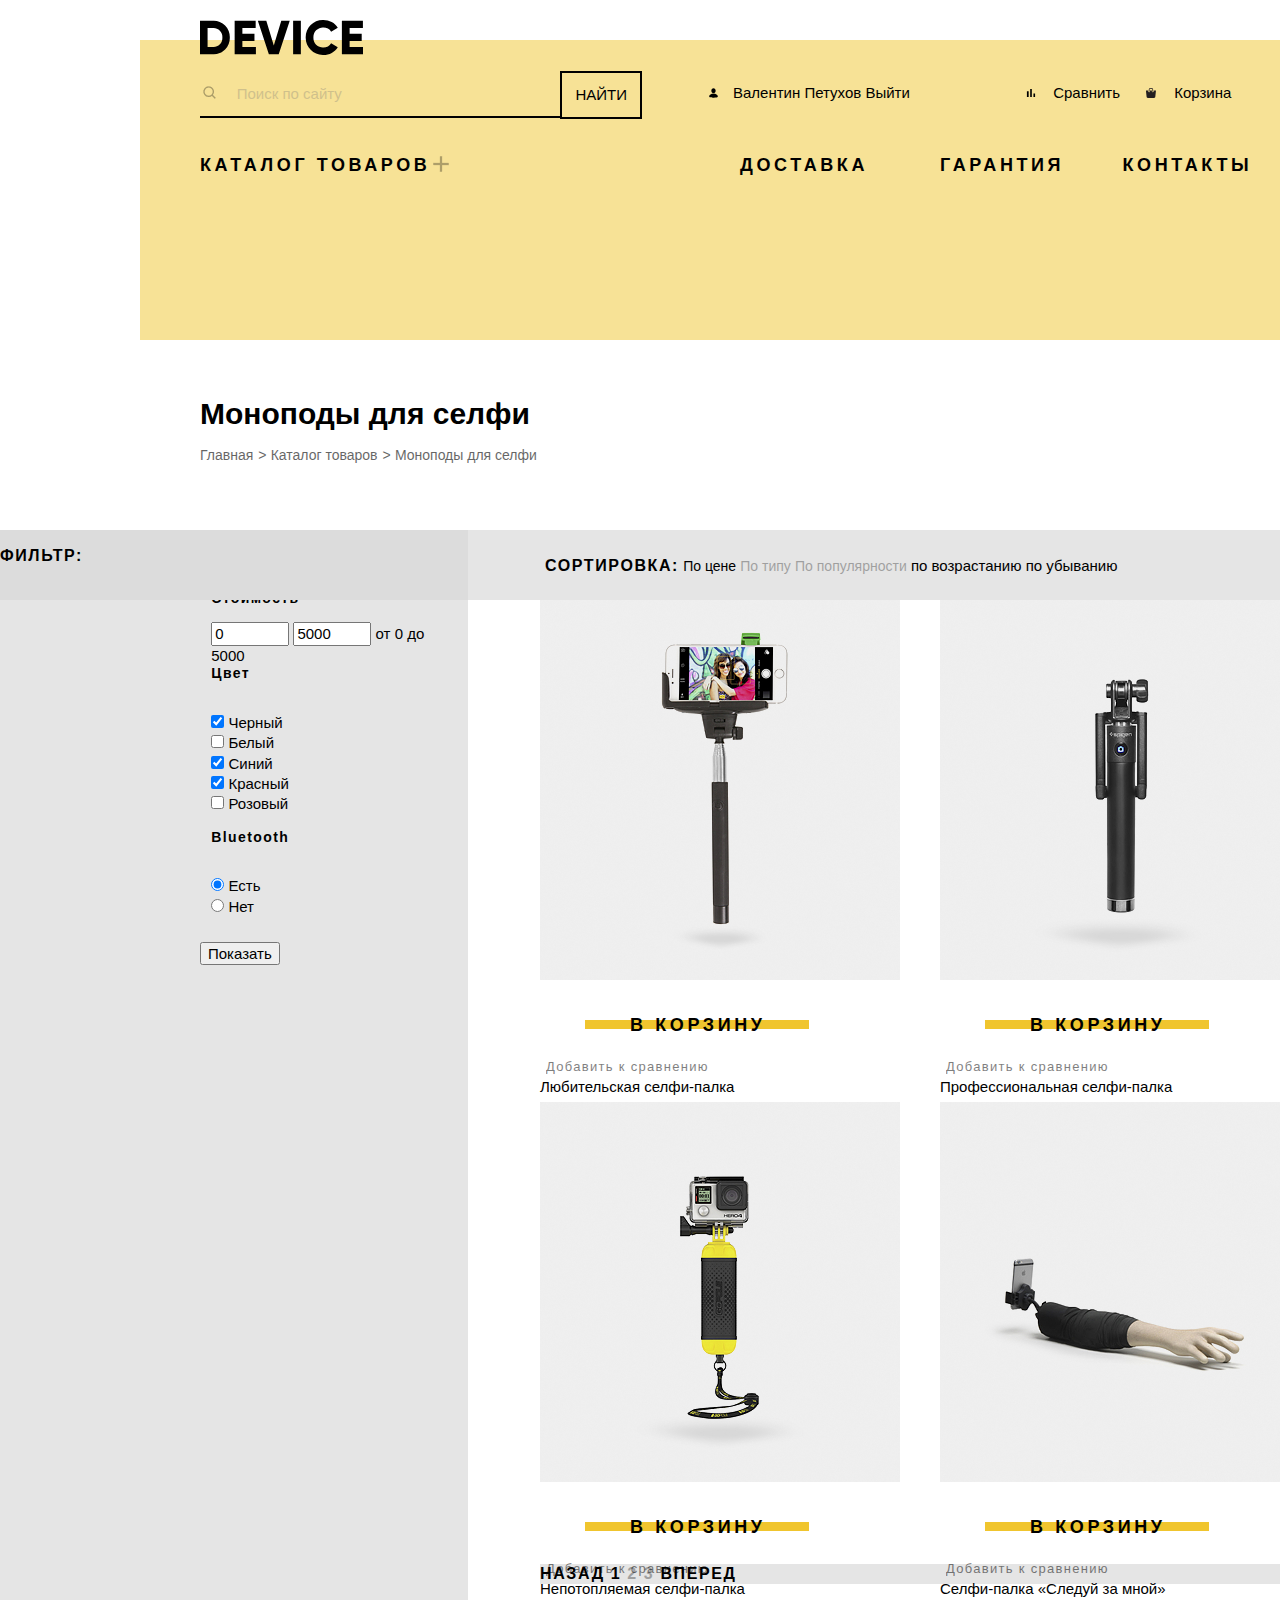
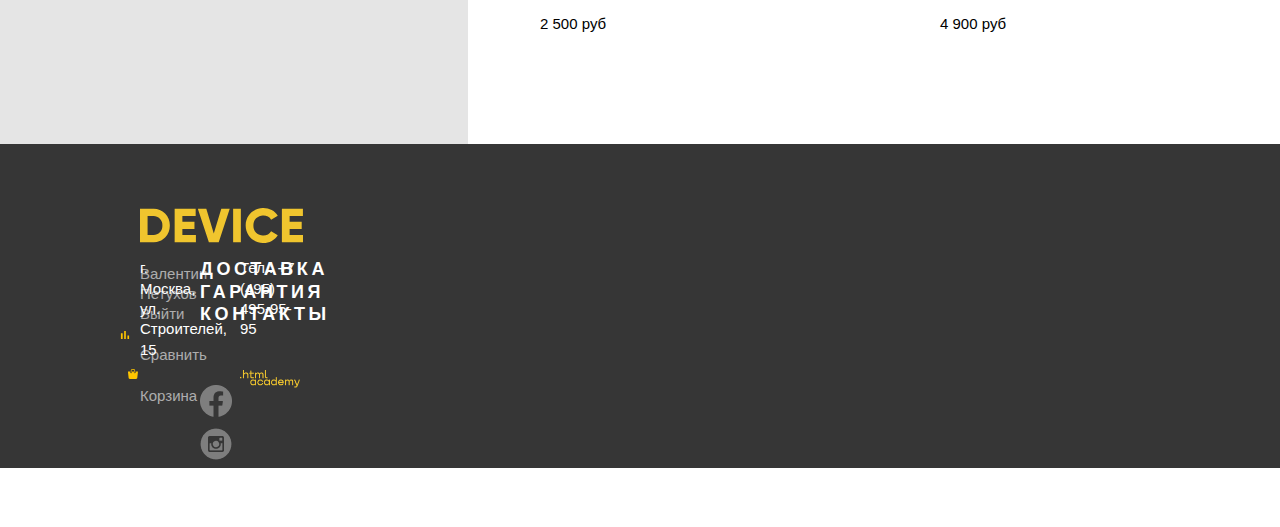
==== catalog.html @ 55fdac5a "Add files via upload" ====
<!DOCTYPE html>
<html lang="ru">

<head>
    <meta charset="UTF-8">
    <meta http-equiv="X-UA-Compatible" content="IE=edge">
    <meta name="viewport" content="width=device-width, initial-scale=1.0">
    <link rel="apple-touch-icon" sizes="57x57" href="img/media/apple-icon-57x57.png">
    <link rel="apple-touch-icon" sizes="60x60" href="img/media/apple-icon-60x60.png">
    <link rel="apple-touch-icon" sizes="72x72" href="img/media/apple-icon-72x72.png">
    <link rel="apple-touch-icon" sizes="76x76" href="img/media/apple-icon-76x76.png">
    <link rel="apple-touch-icon" sizes="114x114" href="img/media/apple-icon-114x114.png">
    <link rel="apple-touch-icon" sizes="120x120" href="img/media/apple-icon-120x120.png">
    <link rel="apple-touch-icon" sizes="144x144" href="img/media/apple-icon-144x144.png">
    <link rel="apple-touch-icon" sizes="152x152" href="img/media/apple-icon-152x152.png">
    <link rel="apple-touch-icon" sizes="180x180" href="img/media/apple-icon-180x180.png">
    <link rel="icon" type="image/png" sizes="192x192" href="img/media/android-icon-192x192.png">
    <link rel="icon" type="image/png" sizes="32x32" href="img/media/favicon-32x32.png">
    <link rel="icon" type="image/png" sizes="96x96" href="img/media/favicon-96x96.png">
    <link rel="icon" type="image/png" sizes="16x16" href="img/media/favicon-16x16.png">
    <meta name="msapplication-TileColor" content="#ffffff">
    <meta name="msapplication-TileImage" content="img/media/ms-icon-144x144.png">
    <meta name="theme-color" content="#ffffff">
    <title>Каталог | Интернет-магазин DEVICE</title>
    <link rel="stylesheet" href="css/normalize.css">
    <link rel="stylesheet" href="css/style.css">
    <link rel="stylesheet" href="fonts/stylesheet.css">
</head>

<body class="catalog-page">

    <header class="main-header">
        <div class="container">
            <div class="logo header-logo">
                <a href="index.html">
                    <img src="img/logo.svg" alt="">
                </a>
            </div>
            <div class="main-header-wrapper">
                <ul>
                    <li class="search">
                        <form class="search-form" action="http://echo.htmlacademy.ru" method="get">
                            <label class="visually-hidden" for="search-form-input">Поле поиска</label>
                            <input type="text" class="main-header-search" name="search-input" id="search-form-input" placeholder="Поиск по сайту ">
                            <button type="submit " class="button search-button ">Найти</button>
                        </form>
                    </li>
                    <li>
                        <ul class="header-user-menu">
                            <li class="main-header-user user">
                                <a class="main-header-user-link main-header-account" href="#">Валентин Петухов</a>
                                <a class="main-header-user-link main-header-logout" href="#">Выйти</a>
                            </li>
                            <li class="main-header-compare">
                                <a class="main-header-user-link main-header-compare-link" href="#">Сравнить</a>
                            </li>
                            <li class=" main-header-cart">
                                <a class="main-header-user-link main-header-cart-link" href="#">Корзина</a>
                            </li>
                        </ul>
                    </li>
                </ul>

            </div>
            <nav class="main-header-navigation">
                <ul class="main-header-menu">
                    <li class="main-header-menu-item header-menu-catalog">
                        <a href="catalog.html">Каталог товаров</a>
                        <div class="catalog-menu">
                            <ul class="catalog-menu-list column-1">
                                <li class="catalog-menu-item"><a href="#">Виртуальная реальность</a></li>
                                <li class="catalog-menu-item"><a>Моноподы для селфи</a></li>
                                <li class="catalog-menu-item"><a href="#">Экшн-камеры</a></li>
                            </ul>
                            <ul class="catalog-menu-list column-2">
                                <li class="catalog-menu-item"><a href="#">Фитнес-браслеты</a></li>
                                <li class="catalog-menu-item"><a href="#">Умные часы</a></li>
                            </ul>
                            <ul class="catalog-menu-list column-3">
                                <li class="catalog-menu-item"><a href="#">Квадрокоптеры</a></li>
                            </ul>
                        </div>
                    </li>
                    <li class="main-header-menu-item main-header-delivery"><a href="#">Доставка</a></li>
                    <li class="main-header-menu-item main-header-warranty"><a href="#">Гарантия</a></li>
                    <li class="main-header-menu-item main-header-contacts"><a href="#">Контакты</a></li>

                </ul>
            </nav>
        </div>
    </header>

    <main class="main-container">
        <div class="container breadcrumbs-container">
            <div class="breadcrumbs">
                <h1 class="main-title">Моноподы для селфи</h1>
                <ul class="breadcrumbs-list">
                    <li class="breadcrumbs-item">
                        <a href="index.html">Главная</a>
                    </li>
                    <li class="breadcrumbs-item">
                        <a href="#">Каталог товаров</a>
                    </li>
                    <li class="breadcrumbs-item">
                        <a>Моноподы для селфи</a>
                    </li>
                </ul>
            </div>
        </div>
        <div class="catalog">
            <div class="catalog-content">
                <div class="container ">
                    <div class="catalog-header filter-horisontal">
                        <div class="container ">
                            <div class="filter-header">
                                <h3>Фильтр:</h3>
                            </div>
                            <div class="catalog-sort">
                                <h3>сортировка:</h3>
                                <ul class="catalog-sort-links">
                                    <li class="catalog-sort-item current">
                                        <a href="#">По цене</a>
                                    </li>
                                    <li class="catalog-sort-item">
                                        <a href="#">По типу</a>
                                    </li>
                                    <li class="catalog-sort-item">
                                        <a href="#">По популярности</a>
                                    </li>
                                </ul>
                                <ul class="catalog-sort-buttons">
                                    <li><a href="#" class="arrow sort-up">по возрастанию</a></li>
                                    <li><a href="#" class="arrow sort-down">по убыванию</a></li>
                                </ul>
                            </div>
                        </div>
                    </div>
                    <aside class="left-side">
                        <form class="filter-form" action="https://echo.htmlacademy.ru" method="post">
                            <fieldset class="filter-group">
                                <legend>Стоимость</legend>
                                <div class="filter-price-range">
                                    <div class="price-controls">
                                        <!-- ЗДЕСЬ БУДЕТ КОНТРОЛЛЕР ЦЕНЫ -->
                                    </div>
                                    <input type="number" name="price-min" id="price-min-price" min="0" max="5000" value="0">
                                    <input type="number" name="price-max" id="price-max-price" min="0" max="5000" value="5000">
                                    <label class="price-label" for="price-min-price">от</label>
                                    <label class="price-label" for="price-max-price" id="filter-min-price"> 0</label>
                                    <label class="price-label" for="price-max-price">до</label>
                                    <label class="price-label" for="price-min-price" id="filter-max-price"> 5000</label>
                                </div>
                            </fieldset>
                            <fieldset class="filter-group">
                                <legend>Цвет</legend>
                                <ul class="color-list">
                                    <li class="color-list-item">
                                        <input class=" filter-input filter-input-checkbox" type="checkbox" name="black" id="filter-black" checked>
                                        <label for="filter-black">Черный</label>
                                    </li>
                                    <li class="color-list-item">
                                        <input class=" filter-input filter-input-checkbox" type="checkbox" name="white" id="filter-white">
                                        <label for="filter-white">Белый</label>
                                    </li>
                                    <li class="color-list-item">
                                        <input class=" filter-input filter-input-checkbox" type="checkbox" name="blue" id="filter-blue" checked>
                                        <label for="filter-blue">Синий</label>
                                    </li>
                                    <li class="color-list-item">
                                        <input class=" filter-input filter-input-checkbox" type="checkbox" name="red" id="filter-red" checked>
                                        <label for="filter-red">Красный</label>
                                    </li>
                                    <li class="color-list-item">
                                        <input class=" filter-input filter-input-checkbox" type="checkbox" name="pink" id="filter-pink">
                                        <label for="filter-pink">Розовый</label>
                                    </li>
                                </ul>
                            </fieldset>
                            <fieldset class="filter-group">
                                <legend>Bluetooth</legend>
                                <ul class="bluetooth-list">
                                    <li class="bluetooth-item">
                                        <input class=" filter-input filter-input-radio" type="radio" name="bluetooth" value="yes" id="bluetooth-yes" checked>
                                        <label for="bluetooth-yes">Есть</label>
                                    </li>
                                    <li class="bluetooth-item">
                                        <input class=" filter-input filter-input-radio" type="radio" name="bluetooth" value="no" id="bluetooth-no">
                                        <label for="bluetooth-no">Нет</label>
                                    </li>
                                </ul>
                            </fieldset>
                            <button type="submit" class="button">Показать</button>
                        </form>
                    </aside>
                    <section class="catalog-products">
                        <h2 class="visually-hidden">Товары</h2>
                        <div class="products">
                            <ul class="products-list">
                                <li class="product">
                                    <div class="image-hover-wrapper">
                                        <img width="360" height="380" src="img/catalog/item-1.jpg" alt="Любительская селфи-палка">
                                        <div class="hover-links">
                                            <button type="button" class="add-to-cart button">В корзину</button>
                                            <button type="button" class="add-to-compare">Добавить к сравнению</button>
                                        </div>
                                    </div>
                                    <div class="product-info-wrapper">
                                        <a href="#">Любительская селфи-палка</a>
                                        <p class="product-price">500 руб</p>
                                    </div>

                                </li>
                                <li class="product">
                                    <div class="image-hover-wrapper">
                                        <img width="360" height="380" src="img/catalog/item-2.jpg" alt="Профессиональная селфи-палка">
                                        <div class="hover-links">
                                            <button type="button" class="add-to-cart button">В корзину</button>
                                            <button type="button" class="add-to-compare">Добавить к сравнению</button>
                                        </div>
                                    </div>
                                    <div class="product-info-wrapper">
                                        <a href="#">Профессиональная селфи-палка</a>
                                        <p class="product-price">1 500 руб</p>
                                    </div>
                                </li>
                                <li class="product">
                                    <div class="image-hover-wrapper">
                                        <img width="360" height="380" src="img/catalog/item-3.jpg" alt="Непотопляемая селфи-палка">
                                        <div class="hover-links">
                                            <button type="button" class="add-to-cart button">В корзину</button>
                                            <button type="button" class="add-to-compare">Добавить к сравнению</button>
                                        </div>
                                    </div>
                                    <div class="product-info-wrapper">
                                        <a href="#">Непотопляемая селфи-палка</a>
                                        <p class="product-price">2 500 руб</p>
                                    </div>

                                </li>
                                <li class="product new">
                                    <div class="image-hover-wrapper">
                                        <img width="360" height="380" src="img/catalog/item-4.jpg" alt="Селфи-палка Следуй за мной">
                                        <div class="hover-links">
                                            <button type="button" class="add-to-cart button">В корзину</button>
                                            <button type="button" class="add-to-compare">Добавить к сравнению</button>
                                        </div>
                                    </div>
                                    <div class="product-info-wrapper">
                                        <a href="#">Селфи-палка &laquo;Следуй за мной&raquo;</a>
                                        <p class="product-price">4 900 руб</p>
                                    </div>
                                </li>
                            </ul>
                        </div>
                        <div class="catalog-nav">
                            <ul class="pagination-list">
                                <li>
                                    <a href="#" class="catalog-nav-button">назад</a>
                                </li>
                                <li>
                                    <ul class="pages-list">
                                        <li class="page current">
                                            <a href="#">1</a>
                                        </li>
                                        <li class="page">
                                            <a href="#">2</a>
                                        </li>
                                        <li class="page">
                                            <a href="#">3</a>
                                        </li>
                                    </ul>
                                </li>
                                <li>
                                    <a href="#" class="catalog-nav-button">вперед</a>
                                </li>
                            </ul>
                        </div>
                    </section>
                </div>
            </div>
        </div>
    </main>
    <footer class="main-footer">
        <div class="container">
            <div class="footer-wrapper">
                <div class="logo footer-logo">
                    <a href="index.html"><img src="img/-e-logo.svg" alt=""></a>
                </div>
                <div class="footer-links">
                    <ul class="footer-links-list">
                        <li class="footer-links-item"><a href="#" class="footer-account">Валентин Петухов</a></li>
                        <li class="footer-links-item"><a href="#" class="footer-logout">Выйти</a></li>
                        <li class="footer-links-item"><a href="#" class="footer-compare">Сравнить</a></li>
                        <li class="footer-links-item"><a href="#" class="footer-cart">Корзина</a></li>
                    </ul>
                </div>
            </div>
            <div class="footer-wrapper-center">
                <div class="footer-address">
                    <p>г. Москва, ул. Строителей, 15</p>
                </div>
                <div class="footer-menu">
                    <ul class="footer-menu-list">
                        <li class="footer-menu-item"><a href="#">Доставка</a></li>
                        <li class="footer-menu-item"><a href="#">Гарантия</a></li>
                        <li class="footer-menu-item"><a href="#">Контакты</a></li>
                    </ul>
                </div>
                <div class="footer-phone">
                    <p>Тел.: +7 (495) 495-95-95</p>
                </div>
            </div>
            <div class="footer-wrapper-bottom">
                <div class="footer-decoration-line"></div>
                <div class="footer-social">
                    <ul class="social-button-list">
                        <li>
                            <a class="social-button" href="#">
                                <span class="visually-hidden">facebook</span>
                                <img src="img/fb.png" width="32" height="32" alt="facebook">
                            </a>
                        </li>
                        <li>
                            <a class="social-button" href="#">
                                <span class="visually-hidden">instagram</span>
                                <img src="img/inst.png" width="32" height="32" alt="instagram">
                            </a>
                        </li>
                        <li>
                            <a class="social-button" href="#">
                                <span class="visually-hidden">twitter</span>
                                <img src="img/tw.png" width="32" height="32" alt="twitter">
                            </a>
                        </li>
                    </ul>
                </div>
                <a href="https://htmlacademy.ru/intensive/htmlcss" class="footer-academy-logo" title="Интенсивный онлайн-курс «HTML и CSS, уровень 1» — HTML Academy"><img src="img/logo_htmlacademy-1.png" alt="лого академии"></a>
            </div>
        </div>
    </footer>
    <section class="modal modal-write-us">
        <h2 class="visually-hidden">Форма обратной связи</h2>
        <form class="write-us-form" action="https://echo.htmlacademy.ru" method="post">
            <div class="form-input-wrapper">
                <div class="wrapper-column">
                    <label class="write-us-label" for="write-us-name">Ваше имя:</label>
                    <input type="text" class="write-as-input" name="name" id="write-us-name" placeholder="Имя Фамилия">
                </div>
                <div class="wrapper-column">
                    <label class="write-us-label" for="write-us-email">Ваш e-mail:</label>
                    <input type="email" class="write-as-input" name="email" id="write-us-email" placeholder="email@example.com">
                </div>
            </div>
            <label class="write-us-label" for="write-us-text">Текст письма:</label>
            <textarea class="write-as-textarea" name="text" id="write-us-text" placeholder="В свободной форме"></textarea>
            <button type="submit" class="button">Отправить</button>
        </form>
        <button type="button" class="modal-close">Закрыть</button>
    </section>
    <section class="modal modal-map">
        <h2 class="visually-hidden">Карта</h2>
        <img src="img/map-big.jpg" alt="Улица строителей, 15" width="950" height="559">
        <button type="button" class="modal-close">Закрыть</button>
    </section>

</body>

</html>
---- css/style.css ----
@font-face {
    font-family: 'Gilroy';
    src: url('fonts/Gilroy-Thin.woff2'), url('fonts/Gilroy-Thin.woff'), url('fonts/Gilroy-Thin.ttf');
    font-weight: 100;
    font-style: normal;
}

:root {
    --basic-black: #000000;
    --basic-dark: #363636;
    --basic-white: #ffffff;
    --basic-grey: #464646;
    --basic-half-grey: #7E7E7E;
    --basic-grey-light: #E5E5E5;
    --special-yellow: #F7E296;
    --special-green: #91C92F;
    --special-yellow-dark: #F0C52E;
    --white-30: rgba(255, 255, 255, 0.3);
    --white-60: rgba(255, 255, 255, 0.6);
    --error: #F6DADA;
    --basic-dark: #363636;
}

.visually-hidden {
    position: absolute;
    white-space: nowrap;
    width: 1px;
    height: 1px;
    overflow: hidden;
    border: 0;
    padding: 0;
    clip: rect(0 0 0 0);
    clip-path: inset(50%);
    margin: -1px;
}

body {
    width: 100%;
    font-family: 'Gilroy', sans-serif;
    font-size: 15px;
    margin: auto;
    width: 1440px;
    line-height: 20.43px;
    font-weight: 300;
    color: var(--basic-black);
    background-color: var(--basic-white);
    letter-spacing: 0em;
}

.container {
    margin: auto;
}

a {
    text-decoration: none;
    color: var(--basic-black);
}

img {
    max-width: 100%;
    height: auto;
}

ul {
    padding: 0;
}

header {
    background-color: var(--special-yellow);
    height: 300px;
    margin-top: 40px;
    padding: 0;
}

html {
    height: 100%;
}

body {
    min-height: 100%;
    display: grid;
    grid-template-rows: min-content 1fr min-content;
    grid-template-columns: 120px 20px 60px repeat(11, 40px 60px) 20px 120px;
}

header {
    grid-column: 3 / -3;
}

header .container {
    display: grid;
    grid-template-columns: 60px repeat(11, 40px 60px);
    width: 1160px;
    grid-column: 3 / -3;
    height: 100%;
}

.main-header-wrapper>ul {
    display: grid;
    grid-template-columns: repeat(10, 40px 60px) 40px;
    width: 100%;
    padding: 0;
    margin: 0;
}

.main-header-wrapper li:nth-of-type(1) {
    grid-column: 1 / 11;
}

header nav {
    grid-column: 2 / -2;
    position: relative;
    height: 193px;
}

.search-form {
    grid-column: 2 / 12;
}

.header-user-menu {
    grid-column: 12 / -1;
    display: grid;
    grid-template-columns: 80px 255px 125px 90px;
    height: 90px;
}

.main-header-user-link {
    display: inline-block;
}

.main-header-login {
    grid-column: 1 / 2;
    width: 80px;
    position: relative;
    top: 43px;
}

.user {
    grid-column: 1 / 3;
    position: relative;
    top: 43px;
}

.main-header-compare {
    grid-column: 3 / 4;
    position: relative;
    top: -2px;
}

.main-header-cart {
    position: relative;
    top: -2px;
}

.search {
    margin: 0;
    padding: 0;
    position: relative;
    top: 30px;
}

.main-header-menu {
    display: grid;
    grid-template-columns: repeat(10, 40px 60px) 40px;
}

.header-menu-catalog {
    grid-column: 1 / 12;
}

.catalog-menu-list {
    position: relative;
    top: 30px;
}

.catalog-menu-list,
.catalog-menu-list li {
    display: inline-block;
}

.column-1 {
    grid-column: 1 / 5;
    width: 180px;
    height: 130px;
}

.column-2 {
    grid-column: 6 / 9;
    width: 131px;
    top: -12px;
    left: 53px;
}

.column-3 {
    grid-column: 10 / 12;
    width: 114px;
    top: -54px;
    left: 88px;
}

.main-header-delivery {
    grid-column: 12 / 15;
}

.main-header-warranty {
    grid-column: 16 / 19;
}

.main-header-contacts {
    grid-column: -3 / -1;
    position: relative;
    left: -17.5px;
}

main {
    grid-column: 1 / -1;
    display: grid;
    grid-template-columns: 120px 20px 60px repeat(11, 40px 60px) 20px 120px;
}

.slider {
    grid-column: 3 / -3;
}

.categories {
    grid-column: 3 / -3;
}

.services {
    grid-column: 1 / -1;
}

.brands {
    grid-column: 3 / -3;
}

.about-section {
    grid-column: 3 / -3;
}

footer {
    grid-column: 1 / -1;
    display: grid;
    grid-template-columns: 120px 20px 60px repeat(11, 40px 60px) 20px 120px;
    height: 324px;
    margin: 0;
}

footer .container {
    grid-column: 3 / -3;
    display: grid;
    grid-template-columns: 60px repeat(11, 40px 60px);
    grid-template-rows: 99px 127px 108px;
}

.footer-wrapper-top {
    grid-row: 1 / 2;
    grid-column: 1 / -1;
    display: grid;
    grid-template-columns: 60px repeat(11, 40px 60px);
}

.footer-wrapper-center {
    grid-row: 2 / 3;
    grid-column: 1 / -1;
    display: grid;
    grid-template-columns: 60px repeat(11, 40px 60px);
}

.footer-wrapper-bottom {
    grid-row: 3 / 4;
    grid-column: 1 / -1;
    display: grid;
    grid-template-columns: 60px repeat(11, 40px 60px);
}

.footer-logo {
    grid-column: 1 / 4;
    width: 163px;
    margin-top: 64px;
}

.footer-wrapper-top ul {
    grid-column: -8 / -1;
    margin-left: 46px;
}

.footer-wrapper-top ul li a {
    padding-left: 3px;
}

.products-list {
    display: flex;
    gap: 40px;
    margin: auto;
    flex-wrap: wrap;
}

.breadcrumbs-container {
    grid-column: 4 / 11;
    margin: 44px 0 50px 0;
}

.catalog {
    grid-column: 1 / -1;
}

.catalog-content .container {
    display: grid;
    grid-template-columns: 120px 20px 60px repeat(11, 40px 60px) 20px 120px;
}

.catalog-header {
    grid-column: 1 / -1;
    width: 1440px;
    height: 70px;
}

.catalog-header .container {
    width: 1440px;
    height: 70px;
}

.filter-header {
    grid-column: 1 / 10;
    z-index: 1;
    height: 70px;
    grid-row: 1 / 2;
    width: 468px;
}

.catalog-sort {
    grid-column: 9 / 28;
    grid-row: 1 / 2;
    position: relative;
    left: 105px;
    padding-top: 10px;
}

aside {
    height: 1214px;
    width: 268px;
    padding-left: 200px;
    border-radius: 0px;
    grid-column: 1 / 10;
}

.filter-form {
    height: 100%;
    margin-top: 70px;
}

section.catalog-products {
    grid-column: 11 / -1;
    grid-row: 1 / 1;
    margin-top: 70px;
}

header li {
    display: inline-block;
}

header .logo {
    opacity: 1;
    position: relative;
    left: 60px;
    bottom: 20px;
    width: 164px;
}

header .logo:hover [href],
.footer-logo:hover [href] {
    opacity: 0.6;
    cursor: pointer;
}

header .logo:active [href],
.footer-logo:active [href] {
    opacity: 0.3;
    cursor: pointer;
}

header li a:hover,
footer li a:hover,
header li a:focus,
footer li a:focus,
.footer-phone a:hover,
.footer-phone a:focus {
    opacity: 0.6;
}

header li a:active,
footer li a:active {
    opacity: 0.3;
}

.main-header-search {
    border-radius: 0;
    border-width: 0;
    border-style: solid;
    border-bottom-color: var(--basic-black);
    border-bottom-width: 2px;
    margin: 0px -4px 0 0;
    height: 44px;
    width: 356px;
    background: transparent;
}

.search-form {
    grid-column: 4 / 12;
}

.main-header-search:focus {
    outline: 2px dotted #363636;
}

.search-button {
    border-style: solid;
    border-radius: 0;
    border-color: var(--basic-black);
    height: 48px;
    width: 82px;
    background: transparent;
    font-size: 15px;
    font-weight: 300;
    line-height: 20px;
    letter-spacing: 0em;
    text-transform: uppercase;
    vertical-align: middle;
    cursor: pointer;
}

.search-button:hover {
    background-color: var(--basic-black);
    color: var(--basic-white);
}

.search-button:active {
    background-color: var(--basic-black);
    color: var(--white-60);
}

.main-header-search::placeholder {
    opacity: 0.3;
    font-size: 15px;
    font-style: normal;
    font-weight: 300;
    line-height: 20px;
    letter-spacing: 0em;
    text-align: left;
    width: 144px;
    text-align: right;
    background-image: url(/img/icon_search.png);
    background-position: 0 50%;
    background-repeat: no-repeat;
}

.main-header-search::-webkit-input-placeholder::before {
    content: '';
    width: 13px;
    height: 14px;
    background-image: url("/img/icon_user.svg");
    background-position: 50% 50%;
    position: relative;
    display: inline-block;
    bottom: -2px;
    left: -13px;
    margin-left: 20px;
}

.main-header-search:hover::placeholder {
    opacity: 0.6;
}

.main-header-search:focus::placeholder {
    opacity: 1;
}

.main-header-wrapper {
    font-size: 15px;
    font-style: normal;
    font-weight: 300;
    line-height: 20px;
    letter-spacing: 0em;
    text-align: left;
}

.main-header-menu-item {
    font-size: 18px;
    font-style: normal;
    font-weight: 800;
    line-height: 22px;
    letter-spacing: 0.2em;
    text-align: left;
    text-transform: uppercase;
}

.main-header-login::before,
.main-header-account::before {
    content: '';
    width: 13px;
    height: 14px;
    background-image: url("/img/icon_user.svg");
    background-position: 50% 50%;
    position: relative;
    display: inline-block;
    bottom: -2px;
    left: -13px;
    margin-left: 20px;
}

.main-header-compare::before {
    content: '';
    width: 14px;
    height: 14px;
    background-image: url("/img/icon_chart.svg");
    background-position: 50% 50%;
    position: relative;
    display: inline-block;
    bottom: -2px;
    left: -11px;
}

.main-header-cart::before {
    content: '';
    width: 10px;
    height: 10px;
    background-image: url("/img/icon_cart.svg");
    background-position: 50% 50%;
    position: relative;
    display: inline-block;
    bottom: 0px;
    left: -14px;
}

.catalog-menu-item {
    font-size: 15px;
    font-style: normal;
    font-weight: 300;
    line-height: 20px;
    letter-spacing: 0em;
    text-align: left;
    text-transform: none;
    margin-bottom: 20px;
}

.catalog-menu {
    display: none;
    opacity: 1;
}

.header-menu-catalog>a::after {
    content: '';
    background-image: url("/img/icon_plus.png");
    background-repeat: no-repeat;
    background-position: 50% 50%;
    width: 22px;
    height: 22px;
    position: absolute;
    left: 230px;
    bottom: 156.5px;
    display: inline-block;
}

.header-menu-catalog:hover .catalog-menu {
    display: block;
}

.slider-title {
    font-size: 47px;
    font-style: normal;
    font-weight: 800;
    line-height: 58px;
    letter-spacing: 0em;
    text-align: left;
}

.slider-text {
    font-size: 15px;
    font-style: normal;
    font-weight: 300;
    line-height: 20px;
    letter-spacing: 0em;
    text-align: left;
}

.more-link,
.hover-links button.add-to-cart {
    font-size: 18px;
    font-style: normal;
    font-weight: 800;
    line-height: 22px;
    letter-spacing: 0.2em;
    text-transform: uppercase;
    background-image: linear-gradient(to bottom, transparent 44%, var(--special-yellow-dark)44%, var(--special-yellow-dark) 62%, transparent 55%);
    background-clip: padding-box;
    text-align: center;
    padding: 14px 43px 10px 45px;
    margin: 14px 43px 10px 45px;
    border: 0;
    background-color: transparent;
}

.more-link:hover,
.more-link:active,
.services-link:hover,
.services-link:active,
.hover-links button.add-to-cart:hover,
.hover-links button.add-to-cart:active {
    background-image: linear-gradient(to bottom, var(--special-yellow-dark) 0%, var(--special-yellow-dark) 100%);
}

.more-link:active,
.hover-links button.add-to-cart:active {
    color: #00000088;
}

.hover-links button {
    cursor: pointer;
}

.add-to-compare {
    background-color: rgba(0, 0, 0, 0);
    border: 0;
    font-size: 13px;
    font-style: normal;
    font-weight: 300;
    line-height: 18px;
    letter-spacing: 0.1em;
    text-align: left;
    opacity: 0.5;
}

.services-link#delivery-link {
    width: 104px;
    text-align: center;
    background-image: linear-gradient(to bottom, transparent 42%, var(--special-yellow-dark)42%, var(--special-yellow-dark) 60%, transparent 55%);
    background-clip: padding-box;
    text-align: center;
    padding: 14px 21px 10px 20px;
}

.services-link#warranty-link {
    width: 102px;
    text-align: center;
    background-image: linear-gradient(to bottom, transparent 42%, var(--special-yellow-dark)42%, var(--special-yellow-dark) 60%, transparent 55%);
    background-clip: padding-box;
    text-align: center;
    padding: 14px 22px 10px 22px;
}

.services-link#credit-link {
    width: 84px;
    text-align: center;
    background-image: linear-gradient(to bottom, transparent 42%, var(--special-yellow-dark)42%, var(--special-yellow-dark) 60%, transparent 55%);
    background-clip: padding-box;
    text-align: center;
    padding: 14px 35px 10px 35px;
}

:not(.current) .services-link#credit-link:hover,
:not(.current) .services-link#warranty-link:hover,
:not(.current) .services-link#delivery-link:hover,
:not(.current) .services-link#credit-link:active,
:not(.current) .services-link#warranty-link:active,
:not(.current) .services-link#delivery-link:active {
    background-image: linear-gradient(to bottom, var(--special-yellow-dark), var(--special-yellow-dark));
}

.current .services-link#credit-link,
.current .services-link#warranty-link,
.current .services-link#delivery-link,
.current .services-link#credit-link:hover,
.current .services-link#warranty-link:hover,
.current .services-link#credit-link:hover,
.current .services-link#warranty-link:hover,
.current .services-link#delivery-link:hover,
.current .services-link#credit-link:active,
.current .services-link#warranty-link:active,
.current .services-link#delivery-link:active {
    background-image: linear-gradient(to bottom, var(--basic-black), var(--basic-black));
    color: var(--special-yellow);
}

.current .services-link#credit-link {
    padding-right: 137px;
}

.current .services-link#warranty-link {
    padding-right: 139px;
}

.current .services-link#delivery-link {
    padding-right: 142px;
}

.services-tab {
    text-align: center;
    margin: 30px;
}

.parameters dd {
    font-size: 36px;
    font-style: normal;
    font-weight: 300;
    line-height: 42px;
    letter-spacing: 0.1em;
    text-align: left;
}

.category-image {
    width: 160px;
    height: 160px;
    text-align: center;
    background-color: var(--special-yellow);
}

.category-image svg {
    width: 117px;
    height: 117px;
    margin-top: 21.5px;
}

.categories-item-link:hover .category-image,
.categories-item-link:active .category-image {
    width: 160px;
    height: 160px;
    text-align: center;
    background-color: var(--special-yellow-dark);
}

.categories-item-link:active p {
    opacity: 0.5;
}

.categories-item-link:active svg {
    width: 117px;
    height: 117px;
    margin-top: 21.5px;
    opacity: 0.5;
}

.categories-item {
    display: inline-block;
}

.categories-item p {
    font-size: 18px;
    font-style: normal;
    font-weight: 800;
    line-height: 22px;
    letter-spacing: 0.05em;
    text-align: left;
}

.services-item-title {
    font-size: 47px;
    font-style: normal;
    font-weight: 800;
    line-height: 58px;
    letter-spacing: 0.2em;
    text-align: left;
}

.services-tab {
    font-size: 18px;
    font-style: normal;
    font-weight: 800;
    line-height: 22px;
    letter-spacing: 0.2em;
    text-align: left;
    text-transform: uppercase;
}

h2 {
    font-size: 47px;
    font-style: normal;
    font-weight: 800;
    line-height: 58px;
    letter-spacing: 0.2em;
    text-align: left;
}

ul:not([class="delivery-services-list"]) {
    list-style: none;
}

.delivery-service {
    list-style: url("/img/li-marker.svg");
}

.services {
    background: var(--basic-grey-light);
}

.brand {
    display: inline-block;
}

.brand a {
    filter: grayscale(1) opacity(0.3);
}

.brand a:hover {
    filter: none;
}

footer {
    background-color: var(--basic-dark);
    color: var(--basic-white);
}

footer a {
    color: var(--basic-white);
}

.footer-links-list li {
    display: inline-block;
}

.footer-links-list a {
    color: var(--white-60);
    opacity: 1;
}

.footer-links-list a:hover {
    color: var(--basic-white);
    opacity: 1;
}

.footer-links-list a::before {
    opacity: 1;
}

.footer-links-list a:hover::before {
    opacity: 0.6;
}

.footer-links-list a:active::before {
    opacity: 0.3;
}

span.user {
    display: inline-block;
}

.search-form {
    display: inline-block;
}

.footer-links-list a {
    color: var(--white-60);
}

.contacts,
.about-us {
    line-height: 28px;
}

.social-button {
    font-size: 0;
}

.social-button a:hover {
    opacity: 1;
}

.social-button a {
    opacity: 0.6;
}

.footer-login {
    margin-right: 45px;
    margin-left: -4px;
}

.footer-login::before {
    content: '';
    width: 14px;
    height: 14px;
    background-image: url("/img/icon_user-footer.svg");
    background-position: 50% 50%;
    position: relative;
    display: inline-block;
    bottom: -2px;
    left: -14px;
    background-repeat: no-repeat;
}

.footer-compare {
    margin-right: 50px;
    margin-left: -8px;
}

.footer-compare::before {
    content: '';
    width: 14px;
    height: 14px;
    background-image: url("/img/icon_chart-footer.svg");
    background-position: 50% 50%;
    position: relative;
    display: inline-block;
    bottom: -2px;
    left: -14px;
    background-repeat: no-repeat;
}

.footer-cart::before {
    content: '';
    width: 14px;
    height: 14px;
    background-image: url("/img/icon_cart-footer.svg");
    background-position: 50% 50%;
    position: relative;
    display: inline-block;
    bottom: 0px;
    left: -14px;
    background-repeat: no-repeat;
}

.footer-menu-item {
    text-transform: uppercase;
    font-size: 18px;
    font-style: normal;
    font-weight: 800;
    line-height: 22px;
    letter-spacing: 0.2em;
    text-align: left;
    display: inline-block;
}

.social-button-list li {
    display: inline-block;
}

.social-button {
    display: inline-block;
    opacity: 0.6;
}

.social-button:hover {
    opacity: 1;
}

.footer-academy-logo {
    opacity: 1;
}

.footer-academy-logo:hover {
    opacity: 0.6;
}

.footer-academy-logo:active {
    opacity: 0.3;
}

.modal {
    background-color: var(--basic-white);
    display: none;
    box-shadow: 0px 10px 16px 0px #00000026;
    position: absolute;
    top: 1187px;
    left: 280px;
    width: 960px;
    height: 550px;
}

.modal-close {
    font-size: 0;
    background-image: url("/img/icon_cross.png");
    background-color: var(--special-yellow);
    border-radius: 50%;
    height: 55px;
    width: 55px;
    background-position: 50%;
    background-repeat: no-repeat;
    border: 0;
}

.modal-close:hover {
    background-color: var(--special-yellow-dark);
}

.modal-close:active {
    background-color: var(--special-yellow-dark);
    opacity: 0.3;
}

.write-as-input {
    background: #f7f7f7;
    border: 0;
    width: 360px;
    height: 50px;
}

.write-as-textarea {
    background: #f7f7f7;
    border: 0;
    height: 167px;
    width: 760px;
    border-radius: 0px;
}

.write-us-label {
    font-size: 18px;
    font-style: normal;
    font-weight: 800;
    line-height: 22px;
    letter-spacing: 0em;
    text-align: left;
}

.modal .button {
    font-size: 18px;
    font-style: normal;
    font-weight: 800;
    line-height: 22px;
    letter-spacing: 0.2em;
    text-transform: uppercase;
    background-image: linear-gradient(to bottom, transparent 42%, var(--special-yellow)42%, var(--special-yellow) 60%, transparent 55%);
    background-clip: padding-box;
    text-align: center;
    padding: 14px 43px 10px 45px;
    margin: 14px 43px 10px 45px;
    background-color: transparent;
    border: 0;
}

.modal .button:hover,
.modal .button:active {
    background-image: linear-gradient(to bottom, var(--special-yellow) 0%, var(--special-yellow) 100%);
    color: #00000088;
    background-color: transparent;
    border: 0;
}


/* 
* CATALOG styles
*
*/

.breadcrumbs-item {
    display: inline-block;
    font-size: 14px;
    font-style: normal;
    font-weight: 300;
    line-height: 19px;
    letter-spacing: 0em;
    text-align: left;
    opacity: 0.6;
}

.breadcrumbs-item a[href]::after {
    content: ">";
    margin-left: 5px;
}

.catalog-nav {
    font-size: 16px;
    font-style: normal;
    font-weight: 800;
    line-height: 20px;
    letter-spacing: 0.1em;
    text-align: left;
    text-transform: uppercase;
    background-color: var(--basic-grey-light);
}

.catalog-nav * {
    font-size: 16px;
    font-style: normal;
    font-weight: 800;
    line-height: 20px;
    letter-spacing: 0.1em;
    text-align: left;
    text-transform: uppercase;
    display: inline-block;
}

.catalog-nav ul {
    margin: 0;
    padding: 0;
}

.catalog-nav .page {
    opacity: 0.3;
}

.catalog-nav .page.current {
    opacity: 1;
}

.filter-group,
.filter-horisontal,
.left-side {
    background-color: var(--basic-grey-light);
    border: 0;
    border-radius: 0;
    margin: 0;
}

.filter-horisontal h3 {
    font-size: 16px;
    font-style: normal;
    font-weight: 800;
    line-height: 20px;
    letter-spacing: 0.1em;
    text-align: left;
    text-transform: uppercase;
}

.filter-group legend {
    padding: 0;
    margin: 0;
    position: relative;
    bottom: 10px;
}

.catalog-sort-item {
    opacity: 0.3;
    font-size: 14px;
    font-style: normal;
    font-weight: 400;
    line-height: 19px;
    letter-spacing: 0em;
    text-align: left;
}

.current {
    opacity: 1;
}

.catalog-header * {
    display: inline-block;
}

.catalog-content .left-side {
    grid-column: 1 / 1;
    grid-row: 1 / 3;
}

.filter-horisontal {
    grid-column: 1 / 1;
    grid-row: 1 / 3;
}

.catalog-products {
    grid-column: 2 / 4;
    grid-row: 2 / 4;
}

.product {
    height: 462px;
    min-width: 360px;
    width: 360px;
}

.filter-header {
    background-color: #DCDCDC;
}

legend {
    font-size: 14px;
    font-style: normal;
    font-weight: 800;
    line-height: 17px;
    letter-spacing: 0.1em;
    text-align: left;
}
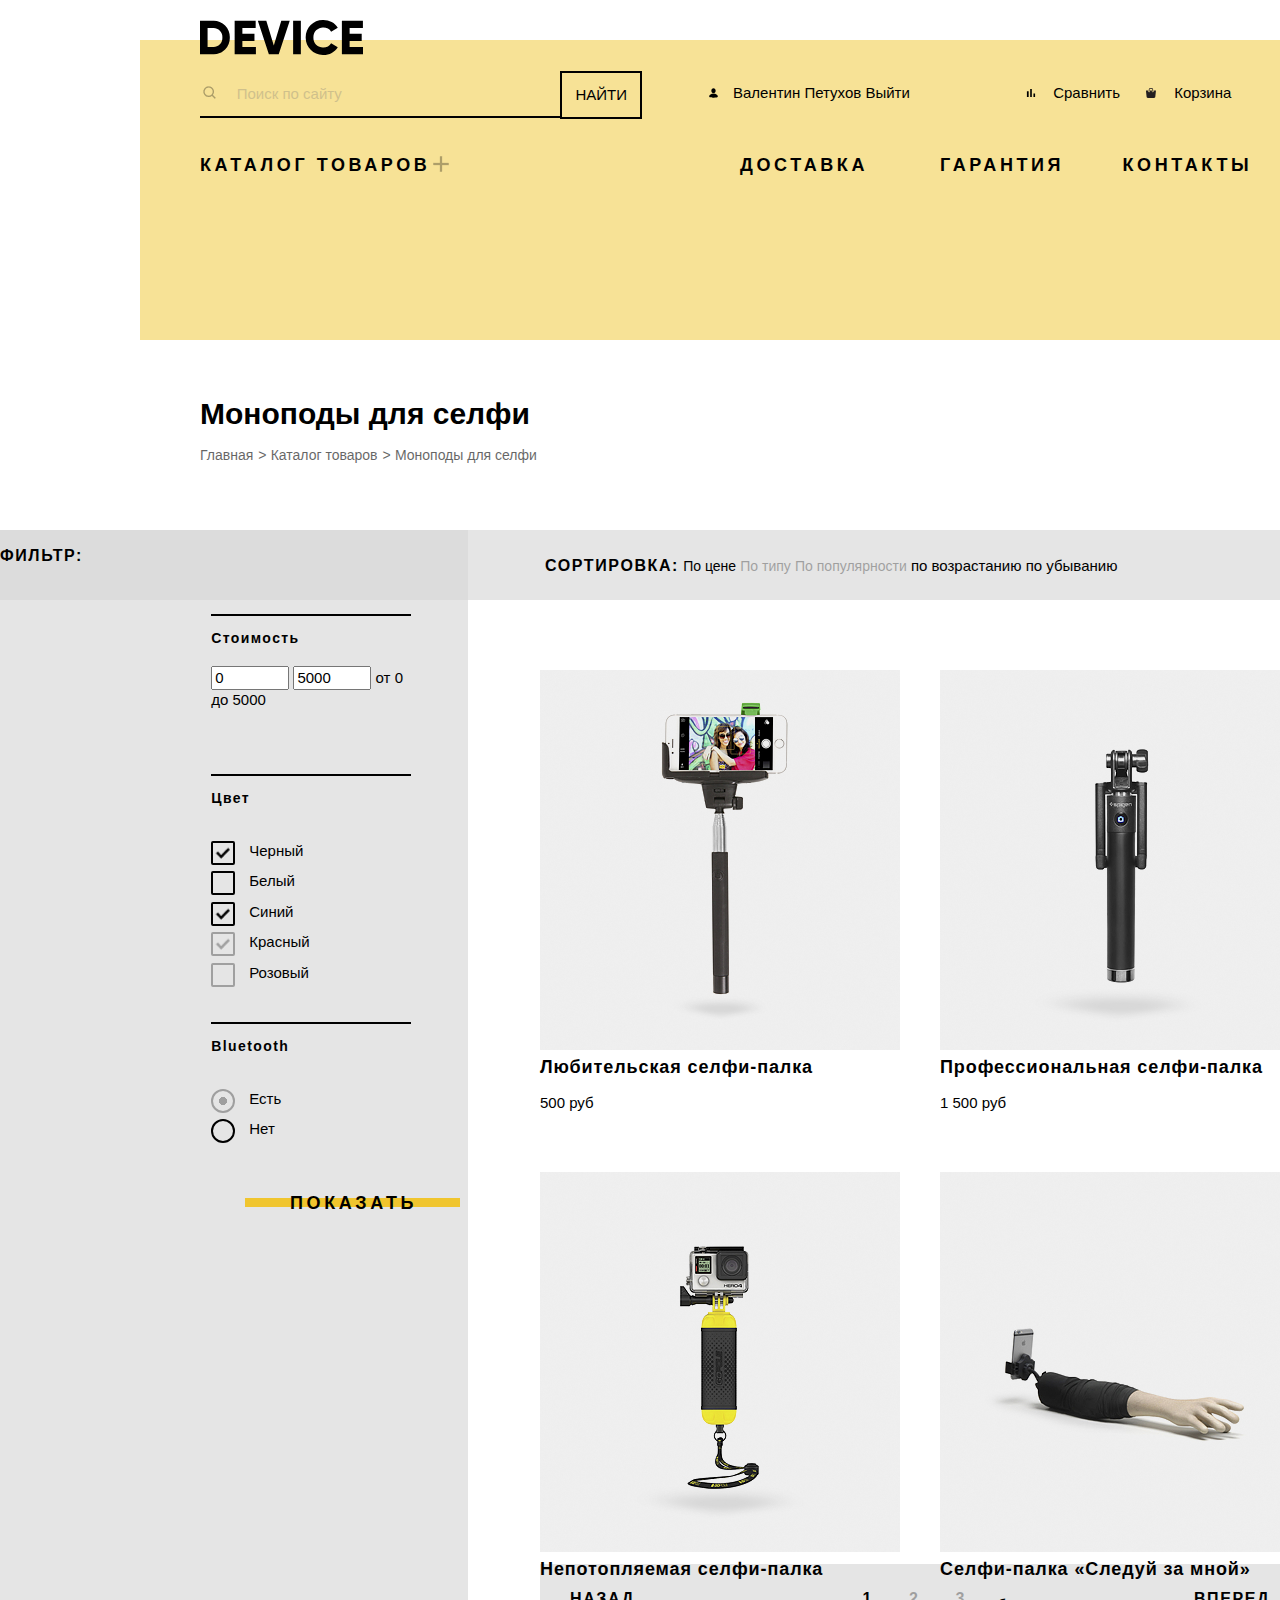
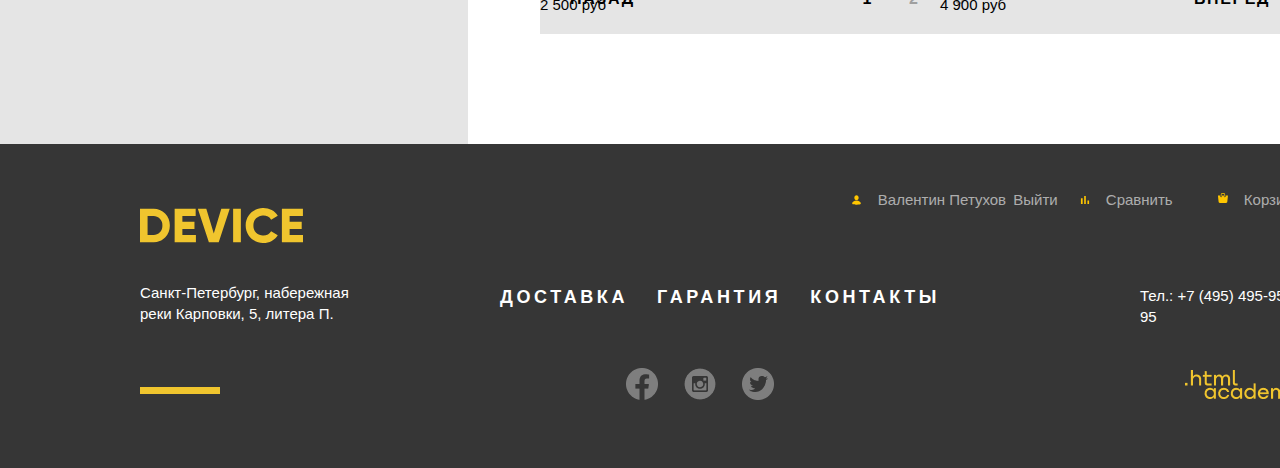
==== commit bacc98c7: "Add files via upload" ====
--- a/catalog.html
+++ b/catalog.html
@@ -146,32 +146,32 @@
                                     <input type="number" name="price-min" id="price-min-price" min="0" max="5000" value="0">
                                     <input type="number" name="price-max" id="price-max-price" min="0" max="5000" value="5000">
                                     <label class="price-label" for="price-min-price">от</label>
-                                    <label class="price-label" for="price-max-price" id="filter-min-price"> 0</label>
+                                    <label class="price-label" for="price-min-price" id="filter-min-price"> 0</label>
                                     <label class="price-label" for="price-max-price">до</label>
-                                    <label class="price-label" for="price-min-price" id="filter-max-price"> 5000</label>
+                                    <label class="price-label" for="price-max-price" id="filter-max-price"> 5000</label>
                                 </div>
                             </fieldset>
                             <fieldset class="filter-group">
                                 <legend>Цвет</legend>
                                 <ul class="color-list">
                                     <li class="color-list-item">
-                                        <input class=" filter-input filter-input-checkbox" type="checkbox" name="black" id="filter-black" checked>
+                                        <input class=" filter-input filter-input-checkbox visually-hidden" type="checkbox" name="black" id="filter-black" checked>
                                         <label for="filter-black">Черный</label>
                                     </li>
                                     <li class="color-list-item">
-                                        <input class=" filter-input filter-input-checkbox" type="checkbox" name="white" id="filter-white">
+                                        <input class=" filter-input filter-input-checkbox visually-hidden" type="checkbox" name="white" id="filter-white">
                                         <label for="filter-white">Белый</label>
                                     </li>
                                     <li class="color-list-item">
-                                        <input class=" filter-input filter-input-checkbox" type="checkbox" name="blue" id="filter-blue" checked>
+                                        <input class=" filter-input filter-input-checkbox visually-hidden" type="checkbox" name="blue" id="filter-blue" checked>
                                         <label for="filter-blue">Синий</label>
                                     </li>
                                     <li class="color-list-item">
-                                        <input class=" filter-input filter-input-checkbox" type="checkbox" name="red" id="filter-red" checked>
+                                        <input class=" filter-input filter-input-checkbox visually-hidden" disabled type="checkbox" name="red" id="filter-red" checked>
                                         <label for="filter-red">Красный</label>
                                     </li>
                                     <li class="color-list-item">
-                                        <input class=" filter-input filter-input-checkbox" type="checkbox" name="pink" id="filter-pink">
+                                        <input class=" filter-input filter-input-checkbox visually-hidden" disabled type="checkbox" name="pink" id="filter-pink">
                                         <label for="filter-pink">Розовый</label>
                                     </li>
                                 </ul>
@@ -180,11 +180,11 @@
                                 <legend>Bluetooth</legend>
                                 <ul class="bluetooth-list">
                                     <li class="bluetooth-item">
-                                        <input class=" filter-input filter-input-radio" type="radio" name="bluetooth" value="yes" id="bluetooth-yes" checked>
+                                        <input class=" filter-input filter-input-radio visually-hidden" type="radio" name="bluetooth" value="yes" id="bluetooth-yes" disabled checked>
                                         <label for="bluetooth-yes">Есть</label>
                                     </li>
                                     <li class="bluetooth-item">
-                                        <input class=" filter-input filter-input-radio" type="radio" name="bluetooth" value="no" id="bluetooth-no">
+                                        <input class=" filter-input filter-input-radio visually-hidden" type="radio" name="bluetooth" value="no" id="bluetooth-no">
                                         <label for="bluetooth-no">Нет</label>
                                     </li>
                                 </ul>
@@ -197,12 +197,10 @@
                         <div class="products">
                             <ul class="products-list">
                                 <li class="product">
-                                    <div class="image-hover-wrapper">
-                                        <img width="360" height="380" src="img/catalog/item-1.jpg" alt="Любительская селфи-палка">
-                                        <div class="hover-links">
-                                            <button type="button" class="add-to-cart button">В корзину</button>
-                                            <button type="button" class="add-to-compare">Добавить к сравнению</button>
-                                        </div>
+                                    <img width="360" height="380" src="img/catalog/item-1.jpg" alt="Любительская селфи-палка">
+                                    <div class="hover-links">
+                                        <button type="button" class="add-to-cart button">В корзину</button>
+                                        <button type="button" class="add-to-compare">Добавить к сравнению</button>
                                     </div>
                                     <div class="product-info-wrapper">
                                         <a href="#">Любительская селфи-палка</a>
@@ -282,59 +280,58 @@
     </main>
     <footer class="main-footer">
         <div class="container">
-            <div class="footer-wrapper">
+            <div class="footer-wrapper-top">
                 <div class="logo footer-logo">
-                    <a href="index.html"><img src="img/-e-logo.svg" alt=""></a>
+                    <a href="index.html"><img src="img/-e-logo.svg" alt="DEVICE"></a>
                 </div>
-                <div class="footer-links">
-                    <ul class="footer-links-list">
-                        <li class="footer-links-item"><a href="#" class="footer-account">Валентин Петухов</a></li>
-                        <li class="footer-links-item"><a href="#" class="footer-logout">Выйти</a></li>
-                        <li class="footer-links-item"><a href="#" class="footer-compare">Сравнить</a></li>
-                        <li class="footer-links-item"><a href="#" class="footer-cart">Корзина</a></li>
-                    </ul>
-                </div>
+                <ul class="footer-links-list footer-links-list-user">
+                    <li class="footer-links-item footer-user user">
+                        <a href="#" class="footer-account">Валентин Петухов</a>
+                        <a href="#" class="footer-logout">Выйти</a>
+                    </li>
+                    <li class="footer-links-item">
+                        <a href="#" class="footer-compare">Сравнить</a>
+                    </li>
+                    <li class="footer-links-item">
+                        <a href="#" class="footer-cart">Корзина</a>
+                    </li>
+                </ul>
             </div>
             <div class="footer-wrapper-center">
-                <div class="footer-address">
-                    <p>г. Москва, ул. Строителей, 15</p>
-                </div>
-                <div class="footer-menu">
-                    <ul class="footer-menu-list">
-                        <li class="footer-menu-item"><a href="#">Доставка</a></li>
-                        <li class="footer-menu-item"><a href="#">Гарантия</a></li>
-                        <li class="footer-menu-item"><a href="#">Контакты</a></li>
-                    </ul>
-                </div>
-                <div class="footer-phone">
-                    <p>Тел.: +7 (495) 495-95-95</p>
-                </div>
+                <p class="footer-address">Санкт-Петербург, набережная реки Карповки, 5, литера П.</p>
+                <ul class="footer-menu">
+                    <li class="footer-menu-item">
+                        <a class="footer-menu-item-link" href="#">Доставка</a>
+                    </li>
+                    <li class="footer-menu-item">
+                        <a class="footer-menu-item-link" href="#">Гарантия</a>
+                    </li>
+                    <li class="footer-menu-item">
+                        <a class="footer-menu-item-link" href="#">Контакты</a>
+                    </li>
+                </ul>
+                <p class="footer-phone">Тел.: <a href="tel:+74954959595">+7 (495) 495-95-95</a></p>
             </div>
             <div class="footer-wrapper-bottom">
                 <div class="footer-decoration-line"></div>
-                <div class="footer-social">
-                    <ul class="social-button-list">
-                        <li>
-                            <a class="social-button" href="#">
-                                <span class="visually-hidden">facebook</span>
-                                <img src="img/fb.png" width="32" height="32" alt="facebook">
-                            </a>
-                        </li>
-                        <li>
-                            <a class="social-button" href="#">
-                                <span class="visually-hidden">instagram</span>
-                                <img src="img/inst.png" width="32" height="32" alt="instagram">
-                            </a>
-                        </li>
-                        <li>
-                            <a class="social-button" href="#">
-                                <span class="visually-hidden">twitter</span>
-                                <img src="img/tw.png" width="32" height="32" alt="twitter">
-                            </a>
-                        </li>
-                    </ul>
-                </div>
-                <a href="https://htmlacademy.ru/intensive/htmlcss" class="footer-academy-logo" title="Интенсивный онлайн-курс «HTML и CSS, уровень 1» — HTML Academy"><img src="img/logo_htmlacademy-1.png" alt="лого академии"></a>
+                <ul class="social-button-list">
+                    <li>
+                        <a class="social-button" href="#">
+                            <img src="/img/fb.png" alt=""> Facebook
+                        </a>
+                    </li>
+                    <li>
+                        <a class="social-button" href="#">
+                            <img src="/img/inst.png" alt=""> Instagram
+                        </a>
+                    </li>
+                    <li>
+                        <a class="social-button" href="#">
+                            <img src="/img/tw.png" alt=""> Twitter
+                        </a>
+                    </li>
+                </ul>
+                <a href="https://htmlacademy.ru/intensive/htmlcss" class="footer-academy-logo" title="Интенсивный онлайн-курс «HTML и CSS, уровень 1» — HTML Academy"><img src="img/logo_htmlacademy-1.png" alt="Логотип HTMLAcademy"></a>
             </div>
         </div>
     </footer>
--- a/css/style.css
+++ b/css/style.css
@@ -253,7 +253,8 @@
     grid-template-rows: 99px 127px 108px;
 }
 
-.footer-wrapper-top {
+.footer-wrapper-top,
+.footer-wrapper {
     grid-row: 1 / 2;
     grid-column: 1 / -1;
     display: grid;
@@ -272,6 +273,7 @@
     grid-column: 1 / -1;
     display: grid;
     grid-template-columns: 60px repeat(11, 40px 60px);
+    height: 70px;
 }
 
 .footer-logo {
@@ -335,6 +337,7 @@
     position: relative;
     left: 105px;
     padding-top: 10px;
+    width: 700px;
 }
 
 aside {
@@ -348,6 +351,11 @@
 .filter-form {
     height: 100%;
     margin-top: 70px;
+    width: 200px;
+}
+
+.filter-group:nth-of-type(1) {
+    height: 145px;
 }
 
 section.catalog-products {
@@ -585,7 +593,8 @@
 }
 
 .more-link,
-.hover-links button.add-to-cart {
+.hover-links button.add-to-cart,
+aside .button {
     font-size: 18px;
     font-style: normal;
     font-weight: 800;
@@ -606,7 +615,9 @@
 .services-link:hover,
 .services-link:active,
 .hover-links button.add-to-cart:hover,
-.hover-links button.add-to-cart:active {
+.hover-links button.add-to-cart:active,
+aside .button:hover,
+aside .button:active {
     background-image: linear-gradient(to bottom, var(--special-yellow-dark) 0%, var(--special-yellow-dark) 100%);
 }
 
@@ -708,6 +719,152 @@
     text-align: left;
 }
 
+.categories-list {
+    display: flex;
+    justify-content: space-between;
+}
+
+.slider-item:not([class="slider-item-1"]) {
+    display: none;
+}
+
+.slider-item-show {
+    display: grid !important;
+}
+
+.slider-item {
+    height: 506px;
+    width: 1024px;
+    left: 89px;
+    top: 174px;
+    border-radius: 0px;
+    display: grid;
+    grid-template-columns: 40px repeat(10, 60px 40px);
+}
+
+.slider-item-left {
+    grid-column: 1 / 11;
+}
+
+.slider-item-right {
+    grid-column: 11 / -1;
+    display: grid;
+    grid-template-columns: 40px repeat(5, 60px 40px);
+}
+
+.slider-title {
+    grid-column: 1 / -1;
+}
+
+.slider-text {
+    grid-column: 1 / -1;
+}
+
+.slider-link-wrapper {
+    grid-column: 1 / 4;
+    padding: 0;
+}
+
+.slider-link {
+    margin: 0;
+}
+
+.parameters {
+    grid-column: 1 / -1;
+    display: grid;
+    grid-template-columns: 40px repeat(5, 60px 40px);
+    grid-template-rows: repeat(2, 1fr);
+}
+
+.slider-item-1 .parameters dd:nth-of-type(1) {
+    text-align: left;
+    margin: 0;
+    grid-column: 1 / 3;
+    grid-row: 1 / 2;
+}
+
+.slider-item-1 .parameters dd:nth-of-type(2) {
+    text-align: left;
+    margin: 0;
+    grid-column: 4 / 6;
+    grid-row: 1 / 2;
+}
+
+.slider-item-1 .parameters dd:nth-of-type(3) {
+    text-align: left;
+    margin: 0;
+    grid-column: 7 / -1;
+    grid-row: 1 / 2;
+}
+
+.slider-item-1 .parameters dt:nth-of-type(1) {
+    text-align: left;
+    margin: 0;
+    grid-column: 1 / 3;
+    grid-row: 2 / 3;
+}
+
+.slider-item-1 .parameters dt:nth-of-type(2) {
+    text-align: left;
+    margin: 0;
+    grid-column: 4 / 6;
+    grid-row: 2 / 3;
+}
+
+.slider-item-1 .parameters dt:nth-of-type(3) {
+    text-align: left;
+    margin: 0;
+    grid-column: 8 / -1;
+    grid-row: 2 / 3;
+}
+
+.slider-item-2 .parameters dd:nth-of-type(1) {
+    text-align: left;
+    margin: 0;
+    grid-column: 1 / 5;
+    grid-row: 1 / 2;
+}
+
+.slider-item-2 .parameters dt:nth-of-type(1) {
+    text-align: left;
+    margin: 0;
+    grid-column: 1 / 5;
+    grid-row: 2 / 3;
+}
+
+.slider-item-3 .parameters dd:nth-of-type(1) {
+    text-align: left;
+    margin: 0;
+    grid-column: 1 / 4;
+    grid-row: 1 / 2;
+}
+
+.slider-item-3 .parameters dd:nth-of-type(2) {
+    text-align: left;
+    margin: 0;
+    grid-column: 5 / 8;
+    grid-row: 1 / 2;
+}
+
+.slider-item-3 .parameters dt:nth-of-type(1) {
+    text-align: left;
+    margin: 0;
+    grid-column: 1 / 4;
+    grid-row: 2 / 3;
+}
+
+.slider-item-3 .parameters dt:nth-of-type(2) {
+    text-align: left;
+    margin: 0;
+    grid-column: 5 / 8;
+    grid-row: 2 / 3;
+}
+
+.categories-item {
+    width: 160px;
+    height: 220px;
+}
+
 .category-image {
     width: 160px;
     height: 160px;
@@ -740,6 +897,70 @@
     opacity: 0.5;
 }
 
+.services {
+    height: 403px;
+    width: 1440px;
+    border-radius: 0px;
+}
+
+.services .container {
+    display: grid;
+    height: 403px;
+    width: 1440px;
+    grid-template-columns: 120px 20px 60px repeat(11, 40px 60px) 20px 120px;
+    background-image: linear-gradient(to bottom, transparent, transparent 115px, var(--basic-grey-light) 115px);
+}
+
+.service {
+    display: none;
+}
+
+.service-show {
+    display: grid;
+    grid-template-columns: 40px 60px 40px 60px 40px 60px 40px 60px 40px 60px 40px 60px 40px 60px 40px 60px 40px 60px;
+}
+
+.service-show::before {
+    position: absolute;
+    content: '';
+    background-color: var(--basic-black);
+    height: 320px;
+    width: 7px;
+    border-radius: 0px;
+}
+
+.services-item-title {
+    grid-column: 3 / 8;
+}
+
+.services-item-description {
+    grid-column: 3 / -6;
+}
+
+.service img {
+    grid-column: -4 / -1;
+    text-align: right;
+    grid-row: 1 / 3;
+    margin-left: auto;
+    margin-top: 60px;
+}
+
+.services-nav {
+    grid-column: 2 / 8;
+}
+
+.services-tab {
+    margin: 0;
+}
+
+.services-tab {
+    margin-top: 40px;
+}
+
+.services-tab:nth-of-type(1) {
+    margin-top: 104px;
+}
+
 .categories-item {
     display: inline-block;
 }
@@ -789,10 +1010,6 @@
     list-style: url("/img/li-marker.svg");
 }
 
-.services {
-    background: var(--basic-grey-light);
-}
-
 .brand {
     display: inline-block;
 }
@@ -874,7 +1091,81 @@
     margin-left: -4px;
 }
 
-.footer-login::before {
+.footer-links-list {
+    width: 485px;
+    grid-column: 14 / -1 !important;
+    margin-left: 16px !important;
+    max-height: 50px;
+    height: 50px;
+    position: relative;
+    top: 31px;
+    text-align: right;
+}
+
+.footer-links-list-user {
+    width: 485px;
+    grid-column: 14 / -1 !important;
+    margin-left: 16px !important;
+    max-height: 50px;
+    height: 50px;
+    text-align: right;
+}
+
+.footer-links-list-user .user {
+    position: relative;
+    left: -35px;
+    top: -0px;
+}
+
+.footer-address {
+    grid-column: 1 / 8;
+    margin-top: 40px;
+    height: 40px;
+    width: 228px;
+}
+
+.footer-menu {
+    grid-column: 8 / -8;
+    display: flex;
+    justify-content: space-between;
+    position: relative;
+    top: 28px;
+}
+
+.footer-phone {
+    grid-column: -4 / -1;
+    margin-top: 43px;
+}
+
+.social-button-list {
+    grid-column: 10 / 14;
+    display: flex;
+    justify-content: space-evenly;
+    height: 32px;
+    position: relative;
+    top: -17px;
+}
+
+.social-button {
+    height: 32px;
+    width: 32px;
+}
+
+.footer-academy-logo {
+    grid-column: -4 / -1;
+    text-align: right;
+}
+
+.footer-decoration-line {
+    height: 7px;
+    width: 80px;
+    border-radius: 0px;
+    background: var(--special-yellow-dark);
+    margin-top: 17px;
+}
+
+.footer-login::before,
+.footer-account::before {
     content: '';
     width: 14px;
     height: 14px;
@@ -916,6 +1207,10 @@
     bottom: 0px;
     left: -14px;
     background-repeat: no-repeat;
+}
+
+footer>.container {
+    height: 324px;
 }
 
 .footer-menu-item {
@@ -1113,8 +1408,20 @@
 .filter-group legend {
     padding: 0;
     margin: 0;
-    position: relative;
-    bottom: 10px;
+    /* position: relative;
+    bottom: 10px; */
+    height: 45px;
+    width: 200px;
+    padding: 14px 0 14px 0;
+}
+
+.filter-group legend::before {
+    width: 200px;
+    height: 2px;
+    content: '';
+    background-color: var(--basic-black);
+    display: block;
+    margin-bottom: 14px;
 }
 
 .catalog-sort-item {
@@ -1129,6 +1436,11 @@
 
 .current {
     opacity: 1;
+}
+
+.products-list {
+    position: relative;
+    top: 70px;
 }
 
 .catalog-header * {
@@ -1167,4 +1479,324 @@
     line-height: 17px;
     letter-spacing: 0.1em;
     text-align: left;
+}
+
+.color-list-item {
+    margin: 10px 0 10px 0;
+}
+
+.color-list-item label {
+    margin-left: 38px;
+    position: relative;
+}
+
+.color-list-item input~label::before {
+    height: 20px;
+    width: 20px;
+    background: none;
+    background-repeat: no-repeat;
+    background-position: center;
+    border: 2px solid var(--basic-black);
+    border-radius: 2px;
+    content: '';
+    position: absolute;
+    left: -38px;
+}
+
+.color-list-item input:checked~label::before {
+    height: 20px;
+    width: 20px;
+    background: url(/img/catalog/icon_check.png);
+    background-repeat: no-repeat;
+    background-position: center;
+    border: 2px solid var(--basic-black);
+    border-radius: 2px;
+    content: '';
+    position: absolute;
+    left: -38px;
+}
+
+.color-list-item input~label:hover::before {
+    height: 20px;
+    width: 20px;
+    background: none;
+    background-repeat: no-repeat;
+    background-position: center;
+    border: 2px solid var(--basic-black);
+    border-radius: 2px;
+    content: '';
+    position: absolute;
+    left: -38px;
+    opacity: 0.6;
+}
+
+.color-list-item input:checked~label:hover::before {
+    height: 20px;
+    width: 20px;
+    background: url(/img/catalog/icon_check.png);
+    background-repeat: no-repeat;
+    background-position: center;
+    border: 2px solid var(--basic-black);
+    border-radius: 2px;
+    content: '';
+    position: absolute;
+    left: -38px;
+    opacity: 0.6;
+}
+
+.color-list-item input:disabled~label::before {
+    height: 20px;
+    width: 20px;
+    background: none;
+    background-repeat: no-repeat;
+    background-position: center;
+    border: 2px solid var(--basic-black);
+    border-radius: 2px;
+    content: '';
+    position: absolute;
+    left: -38px;
+    opacity: 0.3;
+}
+
+.color-list-item input:checked:disabled~label::before {
+    height: 20px;
+    width: 20px;
+    background: url(/img/catalog/icon_check.png);
+    background-repeat: no-repeat;
+    background-position: center;
+    border: 2px solid var(--basic-black);
+    border-radius: 2px;
+    content: '';
+    position: absolute;
+    left: -38px;
+    opacity: 0.3;
+}
+
+.color-list-item input:disabled~label::before {
+    height: 20px;
+    width: 20px;
+    background: none;
+    background-repeat: no-repeat;
+    background-position: center;
+    border: 2px solid var(--basic-black);
+    border-radius: 2px;
+    content: '';
+    position: absolute;
+    left: -38px;
+    opacity: 0.3;
+}
+
+.color-list-item input:checked:disabled~label:hover::before {
+    height: 20px;
+    width: 20px;
+    background: url(/img/catalog/icon_check.png);
+    background-repeat: no-repeat;
+    background-position: center;
+    border: 2px solid var(--basic-black);
+    border-radius: 2px;
+    content: '';
+    position: absolute;
+    left: -38px;
+    opacity: 0.3;
+}
+
+.hover-links {
+    position: relative;
+    display: none;
+    top: -380px;
+    height: 130px;
+    width: 340px;
+    padding: 150px 0 100px 20px;
+    background-color: var(--white-30);
+}
+
+.hover-links:hover,
+.product:hover .hover-links {
+    display: block;
+}
+
+.product:hover .product-info-wrapper {
+    position: relative;
+    top: -380px;
+}
+
+.product a {
+    font-size: 18px;
+    font-style: normal;
+    font-weight: 800;
+    line-height: 22px;
+    letter-spacing: 0.05em;
+    text-align: left;
+}
+
+.hover-links .add-to-cart {
+    margin-left: 30px;
+    position: relative;
+    left: 10px;
+}
+
+.hover-links .add-to-compare {
+    position: relative;
+    left: 74px;
+}
+
+.add-to-compare:hover {
+    color: var(--basic-black);
+    opacity: 1;
+}
+
+.add-to-compare:active {
+    color: var(--white-60);
+    opacity: 1;
+}
+
+.catalog-nav {
+    height: 70px;
+    width: 760px;
+}
+
+.catalog-nav>ul {
+    display: flex;
+    align-items: center;
+    justify-content: space-between;
+    height: 70px;
+}
+
+.catalog-nav-button {
+    margin: 25px 30px 25px 30px;
+}
+
+.catalog-nav .page {
+    margin: 15px;
+}
+
+
+/* 
+
+
+
+
+
+
+
+
+| */
+
+.bluetooth-item {
+    margin: 10px 0 10px 0;
+}
+
+.bluetooth-item label {
+    margin-left: 38px;
+    position: relative;
+}
+
+.bluetooth-item input~label::before {
+    height: 20px;
+    width: 20px;
+    background: none;
+    background-repeat: no-repeat;
+    background-position: center;
+    border: 2px solid var(--basic-black);
+    border-radius: 50%;
+    content: '';
+    position: absolute;
+    left: -38px;
+}
+
+.bluetooth-item input:checked~label::before {
+    height: 20px;
+    width: 20px;
+    background: radial-gradient( var(--basic-black) 30%, transparent 30%);
+    background-repeat: no-repeat;
+    background-position: center;
+    border: 2px solid var(--basic-black);
+    border-radius: 50%;
+    content: '';
+    position: absolute;
+    left: -38px;
+}
+
+.bluetooth-item input~label:hover::before {
+    height: 20px;
+    width: 20px;
+    background: none;
+    background-repeat: no-repeat;
+    background-position: center;
+    border: 2px solid var(--basic-black);
+    border-radius: 2px;
+    content: '';
+    border-radius: 50%;
+    left: -38px;
+    opacity: 0.6;
+}
+
+.bluetooth-item input:checked~label:hover::before {
+    height: 20px;
+    width: 20px;
+    background: radial-gradient( var(--basic-black) 30%, transparent 30%);
+    background-repeat: no-repeat;
+    background-position: center;
+    border: 2px solid var(--basic-black);
+    border-radius: 50%;
+    content: '';
+    position: absolute;
+    left: -38px;
+    opacity: 0.6;
+}
+
+.bluetooth-item input:disabled~label::before {
+    height: 20px;
+    width: 20px;
+    background: none;
+    background-repeat: no-repeat;
+    background-position: center;
+    border: 2px solid var(--basic-black);
+    border-radius: 50%;
+    content: '';
+    position: absolute;
+    left: -38px;
+    opacity: 0.3;
+}
+
+.bluetooth-item input:checked:disabled~label::before {
+    height: 20px;
+    width: 20px;
+    background: radial-gradient( var(--basic-black) 30%, transparent 30%);
+    background-repeat: no-repeat;
+    background-position: center;
+    border: 2px solid var(--basic-black);
+    border-radius: 50%;
+    content: '';
+    position: absolute;
+    left: -38px;
+    opacity: 0.3;
+}
+
+.bluetooth-item input:disabled~label::before {
+    height: 20px;
+    width: 20px;
+    background: none;
+    background-repeat: no-repeat;
+    background-position: center;
+    border: 2px solid var(--basic-black);
+    border-radius: 50%;
+    content: '';
+    position: absolute;
+    left: -38px;
+    opacity: 0.3;
+}
+
+.bluetooth-item input:checked:disabled~label:hover::before {
+    height: 20px;
+    width: 20px;
+    background: radial-gradient( var(--basic-black) 30%, transparent 30%);
+    background-repeat: no-repeat;
+    background-position: center;
+    border: 2px solid var(--basic-black);
+    border-radius: 50%;
+    content: '';
+    position: absolute;
+    left: -38px;
+    opacity: 0.3;
 }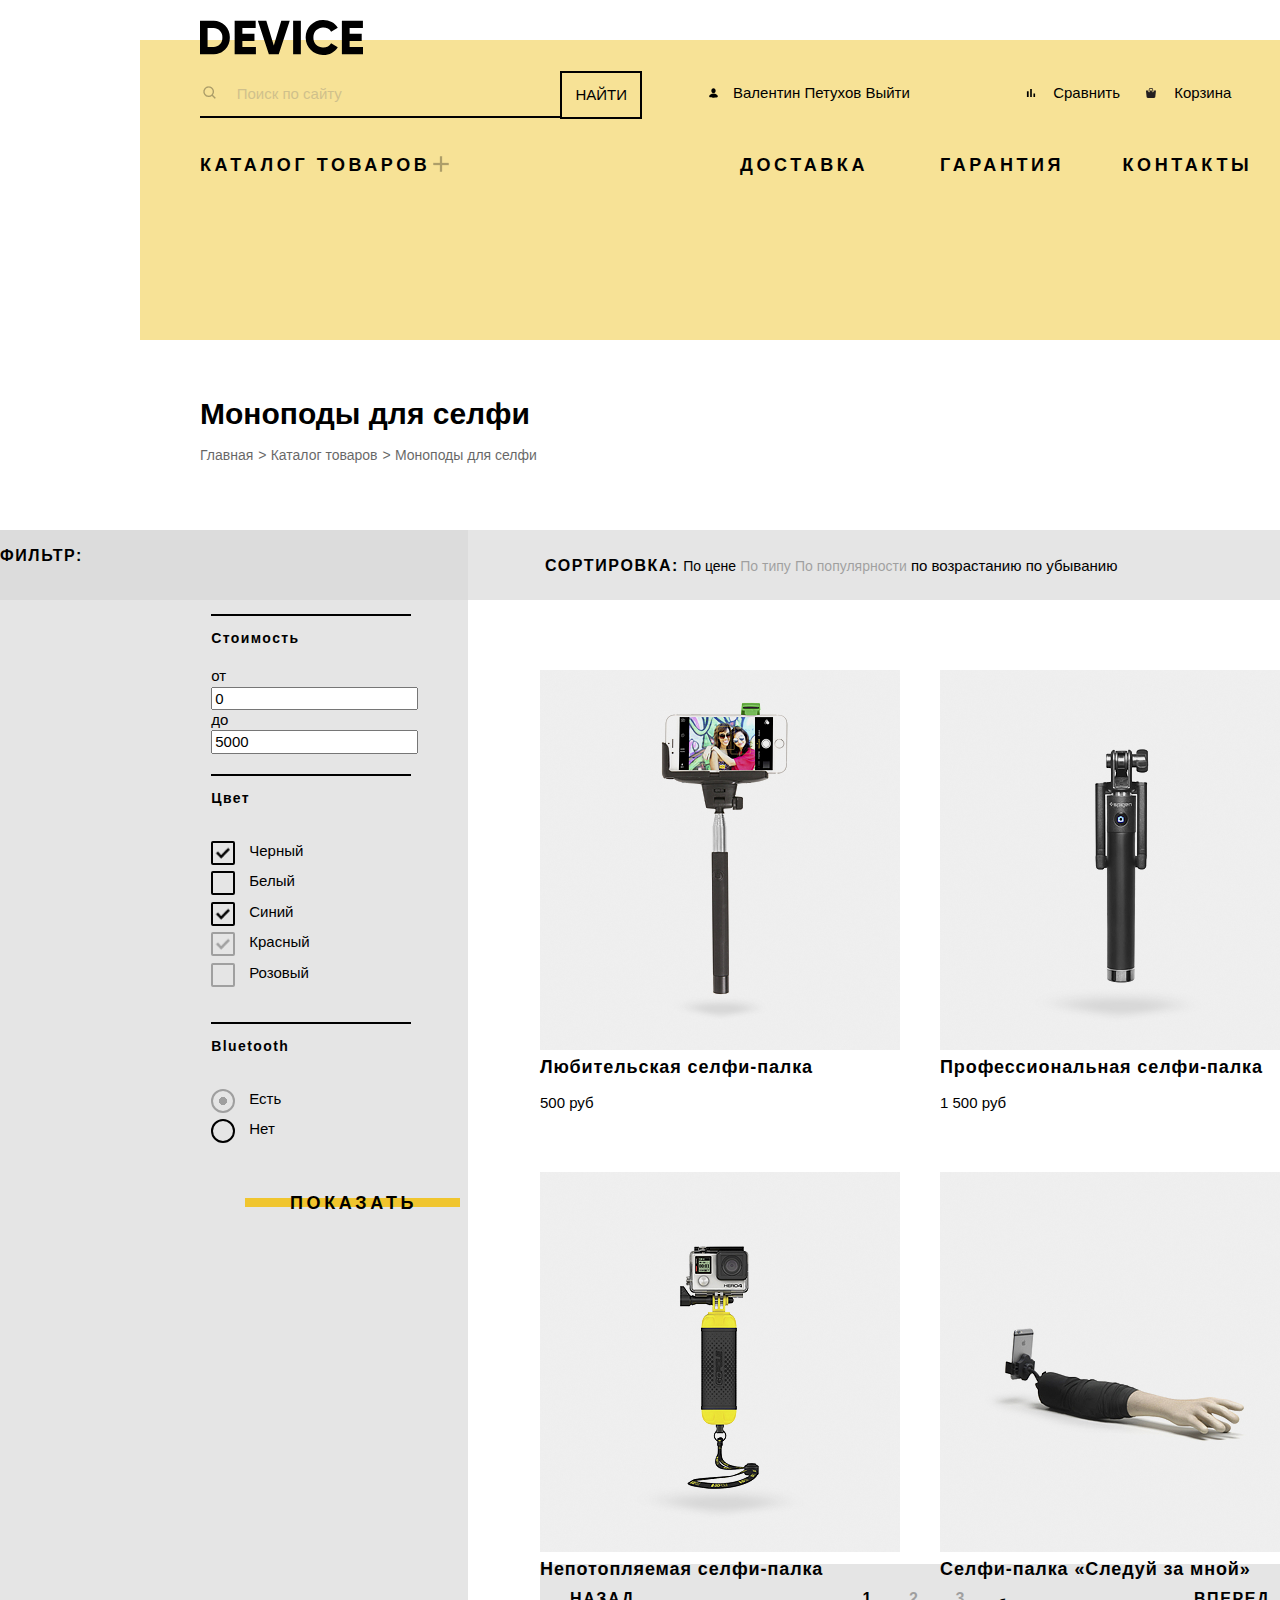
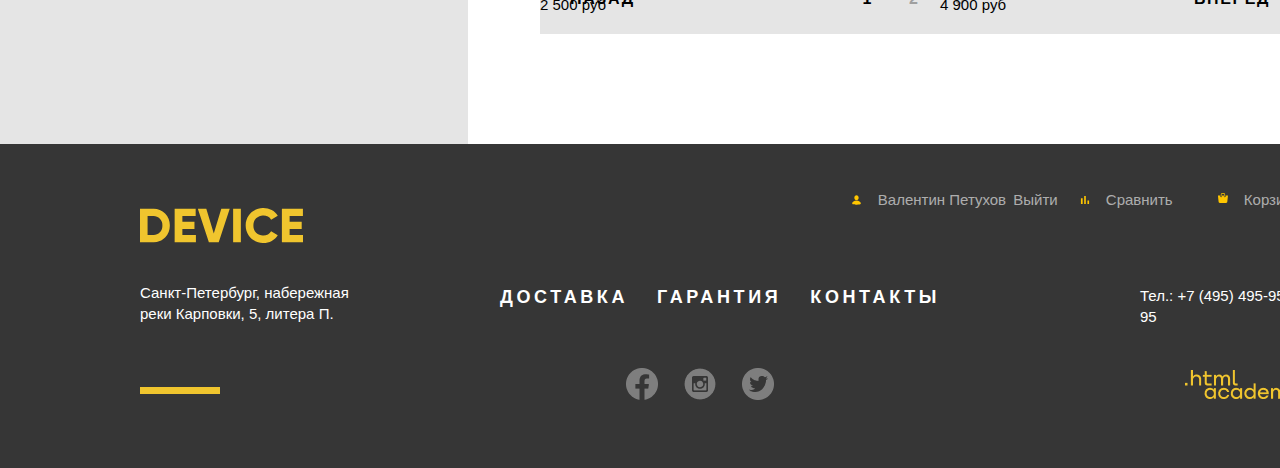
==== commit 1ec724b3: "Add files via upload" ====
--- a/catalog.html
+++ b/catalog.html
@@ -140,15 +140,31 @@
                             <fieldset class="filter-group">
                                 <legend>Стоимость</legend>
                                 <div class="filter-price-range">
-                                    <div class="price-controls">
-                                        <!-- ЗДЕСЬ БУДЕТ КОНТРОЛЛЕР ЦЕНЫ -->
-                                    </div>
-                                    <input type="number" name="price-min" id="price-min-price" min="0" max="5000" value="0">
-                                    <input type="number" name="price-max" id="price-max-price" min="0" max="5000" value="5000">
-                                    <label class="price-label" for="price-min-price">от</label>
-                                    <label class="price-label" for="price-min-price" id="filter-min-price"> 0</label>
-                                    <label class="price-label" for="price-max-price">до</label>
-                                    <label class="price-label" for="price-max-price" id="filter-max-price"> 5000</label>
+                                    <div class="range-filter">
+                                        <div class="range-controls">
+                                            <div class="scale">
+                                                <div class="bar" style="
+                                              width: 50%;
+                                              margin-left: 0%
+                                            "></div>
+                                            </div>
+                                            <div class="toggle toggle-min" tabindex="0" style="
+                                            left: 0%
+                                          "></div>
+                                            <div class="toggle toggle-max" tabindex="0" style="
+                                            left: 50%
+                                          "></div>
+                                        </div>
+                                        <div class="price-controls">
+                                            <label class="min-price">
+                                            от <input type="number" name="min-price" value="0">
+                                          </label>
+                                            <label class="max-price">
+                                            до <input type="number" name="max-price" value="5000">
+                                          </label>
+                                        </div>
+                                    </div>
+
                                 </div>
                             </fieldset>
                             <fieldset class="filter-group">
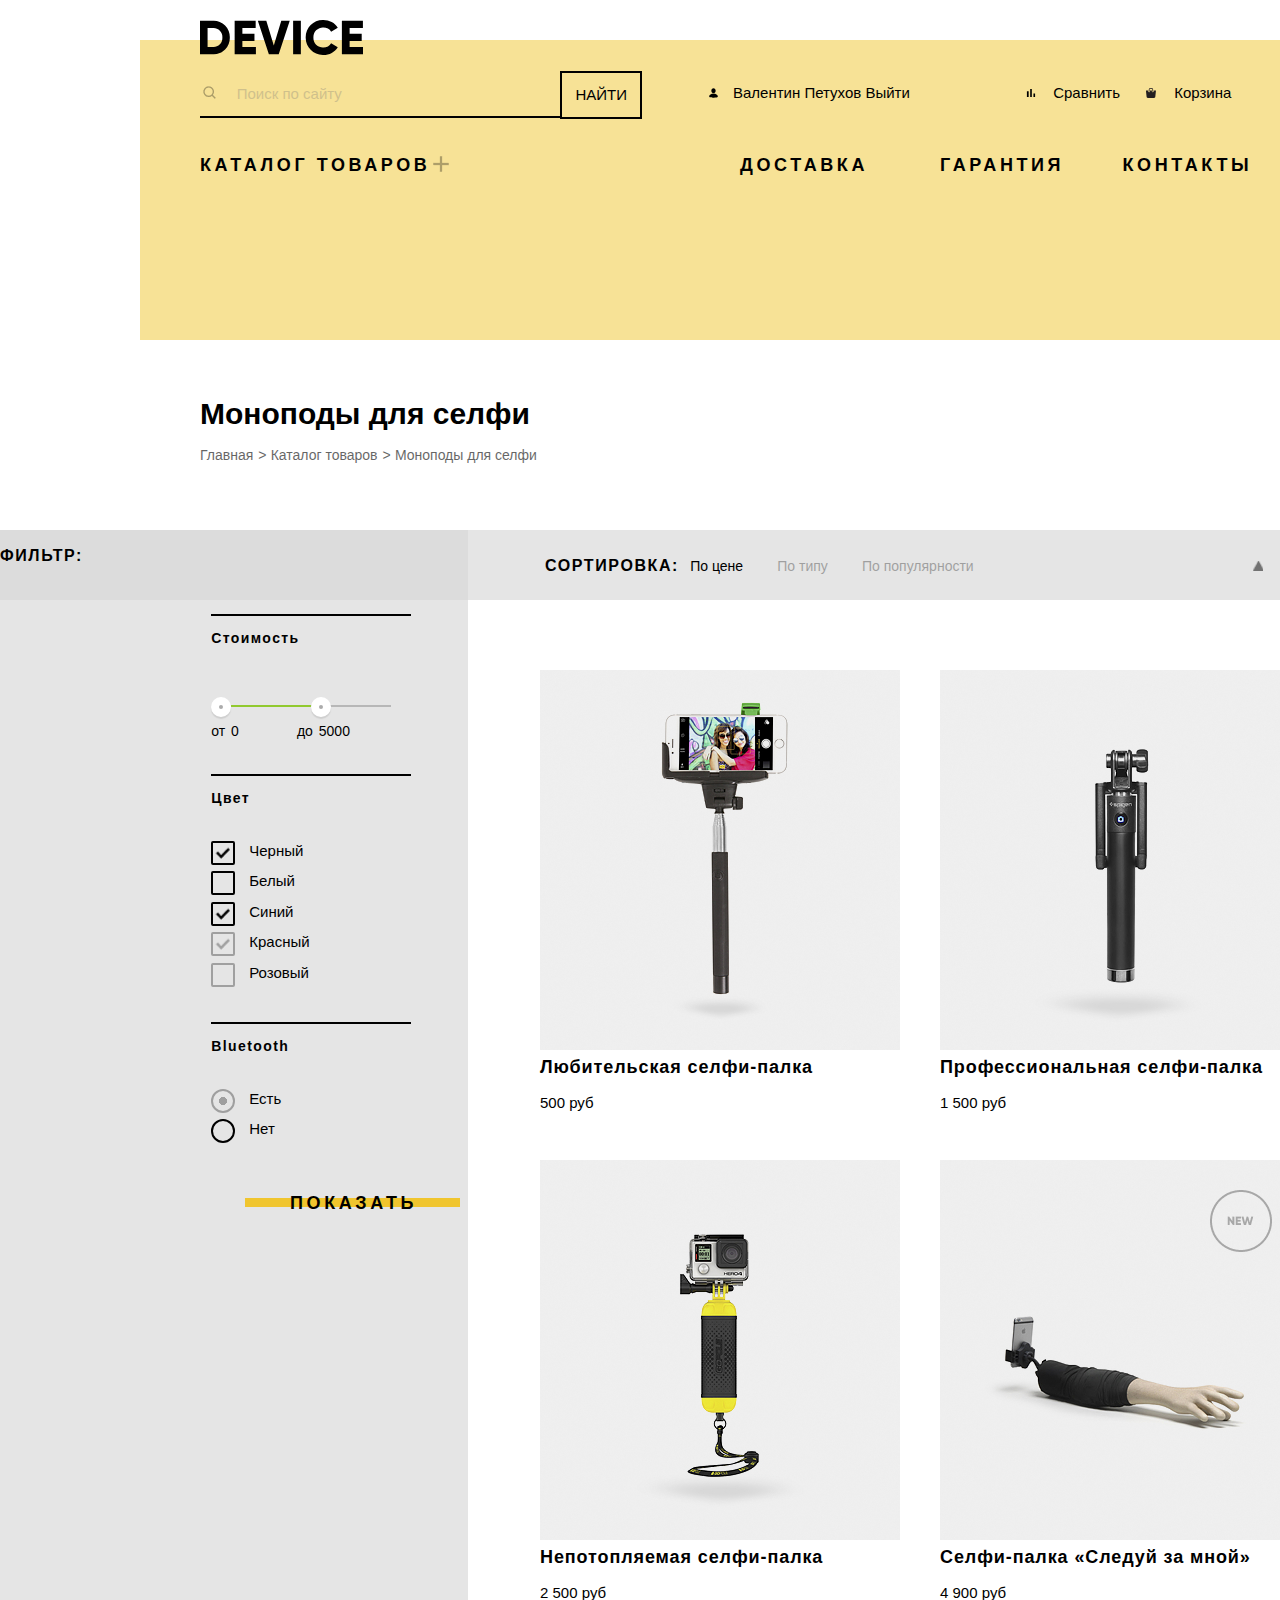
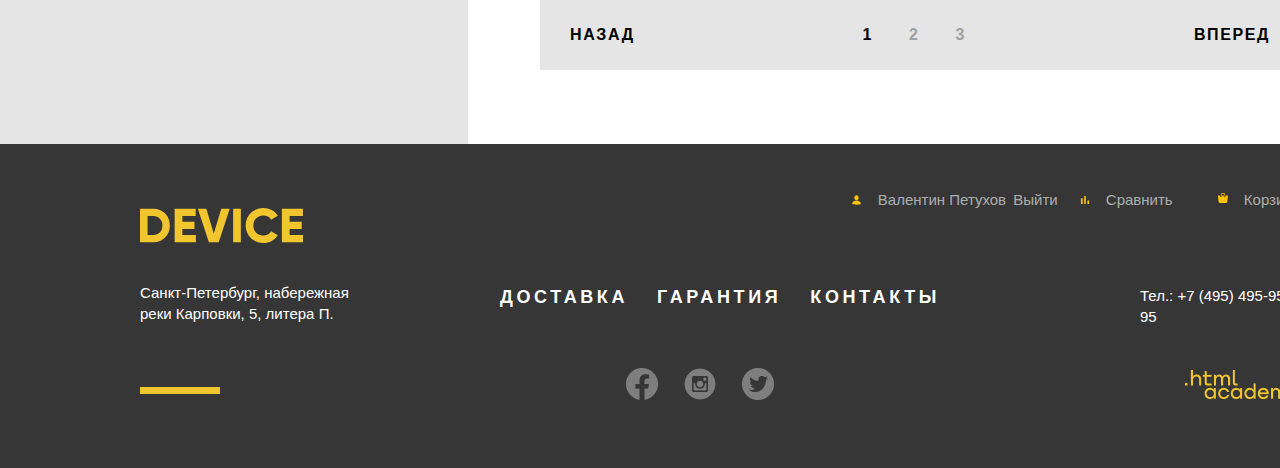
==== commit 5e67fb36: "Add files via upload" ====
--- a/catalog.html
+++ b/catalog.html
@@ -351,30 +351,7 @@
             </div>
         </div>
     </footer>
-    <section class="modal modal-write-us">
-        <h2 class="visually-hidden">Форма обратной связи</h2>
-        <form class="write-us-form" action="https://echo.htmlacademy.ru" method="post">
-            <div class="form-input-wrapper">
-                <div class="wrapper-column">
-                    <label class="write-us-label" for="write-us-name">Ваше имя:</label>
-                    <input type="text" class="write-as-input" name="name" id="write-us-name" placeholder="Имя Фамилия">
-                </div>
-                <div class="wrapper-column">
-                    <label class="write-us-label" for="write-us-email">Ваш e-mail:</label>
-                    <input type="email" class="write-as-input" name="email" id="write-us-email" placeholder="email@example.com">
-                </div>
-            </div>
-            <label class="write-us-label" for="write-us-text">Текст письма:</label>
-            <textarea class="write-as-textarea" name="text" id="write-us-text" placeholder="В свободной форме"></textarea>
-            <button type="submit" class="button">Отправить</button>
-        </form>
-        <button type="button" class="modal-close">Закрыть</button>
-    </section>
-    <section class="modal modal-map">
-        <h2 class="visually-hidden">Карта</h2>
-        <img src="img/map-big.jpg" alt="Улица строителей, 15" width="950" height="559">
-        <button type="button" class="modal-close">Закрыть</button>
-    </section>
+
 
 </body>
 
--- a/css/style.css
+++ b/css/style.css
@@ -5,7 +5,7 @@
     font-style: normal;
 }
 
-:root {
+ :root {
     --basic-black: #000000;
     --basic-dark: #363636;
     --basic-white: #ffffff;
@@ -338,6 +338,42 @@
     left: 105px;
     padding-top: 10px;
     width: 700px;
+}
+
+.catalog-sort h3 {
+    height: 20px;
+    width: 126px;
+    left: 540px;
+    top: 25px;
+    border-radius: nullpx;
+}
+
+.catalog-sort-buttons {
+    position: relative;
+    left: 260px;
+}
+
+.catalog-sort-item {
+    margin: 0 15px 0 15px;
+}
+
+.arrow {
+    font-size: 0;
+    background-image: url("/img/catalog/icon-down-dir.png");
+    background-size: 20px 20px;
+    background-position: center center;
+    width: 10px;
+    height: 10px;
+    opacity: 0.5;
+}
+
+.sort-up {
+    transform: rotate(180deg);
+    margin-right: 20px;
+}
+
+.sort-down {
+    opacity: 1;
 }
 
 aside {
@@ -669,12 +705,12 @@
     padding: 14px 35px 10px 35px;
 }
 
-:not(.current) .services-link#credit-link:hover,
-:not(.current) .services-link#warranty-link:hover,
-:not(.current) .services-link#delivery-link:hover,
-:not(.current) .services-link#credit-link:active,
-:not(.current) .services-link#warranty-link:active,
-:not(.current) .services-link#delivery-link:active {
+ :not(.current) .services-link#credit-link:hover,
+ :not(.current) .services-link#warranty-link:hover,
+ :not(.current) .services-link#delivery-link:hover,
+ :not(.current) .services-link#credit-link:active,
+ :not(.current) .services-link#warranty-link:active,
+ :not(.current) .services-link#delivery-link:active {
     background-image: linear-gradient(to bottom, var(--special-yellow-dark), var(--special-yellow-dark));
 }
 
@@ -1008,6 +1044,13 @@
 
 .delivery-service {
     list-style: url("/img/li-marker.svg");
+    font-size: 16px;
+    font-style: normal;
+    font-weight: 800;
+    line-height: 28px;
+    letter-spacing: 0em;
+    text-align: left;
+    margin-left: 20px;
 }
 
 .brand {
@@ -1251,16 +1294,18 @@
 
 .modal {
     background-color: var(--basic-white);
+    box-shadow: 0px 10px 16px 0px #00000026;
+    position: fixed;
     display: none;
-    box-shadow: 0px 10px 16px 0px #00000026;
-    position: absolute;
-    top: 1187px;
-    left: 280px;
+    top: 50%;
+    left: 50%;
     width: 960px;
+    transform: translateX(-465px) translateY(-255px);
     height: 550px;
-}
-
-.modal-close {
+    z-index: 1;
+}
+
+.modal-map .modal-close {
     font-size: 0;
     background-image: url("/img/icon_cross.png");
     background-color: var(--special-yellow);
@@ -1270,6 +1315,121 @@
     background-position: 50%;
     background-repeat: no-repeat;
     border: 0;
+    position: relative;
+    right: -875px;
+    top: -530px;
+}
+
+.modal-write-us .modal-close {
+    font-size: 0;
+    background-image: url("/img/icon_cross.png");
+    background-color: var(--special-yellow);
+    border-radius: 50%;
+    height: 55px;
+    width: 55px;
+    background-position: 50%;
+    background-repeat: no-repeat;
+    border: 0;
+    position: relative;
+    right: -50px;
+    top: -30px;
+}
+
+.modal-write-us {
+    display: grid;
+    grid-template-columns: 60px repeat(9, 40px 60px);
+}
+
+.modal-write-us .modal-close {
+    position: relative;
+    top: 30px;
+    right: -20px;
+}
+
+.modal form {
+    grid-column: 3 / -3;
+    display: grid;
+    grid-template-columns: 60px repeat(7, 40px 60px);
+}
+
+.form-input-wrapper {
+    grid-column: 1 / -1;
+    display: grid;
+    grid-template-columns: 60px repeat(7, 40px 60px);
+    margin-top: 70px;
+}
+
+.wrapper-column-1 {
+    grid-column: 1 / 8;
+    display: grid;
+    grid-template-columns: 60px repeat(3, 40px 60px);
+}
+
+.wrapper-column-2 {
+    grid-column: 9 / -1;
+    display: grid;
+    grid-template-columns: 60px repeat(3, 40px 60px);
+}
+
+.wrapper-column label {
+    grid-column: 1 / 5;
+    height: 20px;
+    position: relative;
+    top: 20px;
+}
+
+.wrapper-row {
+    grid-column: 1 /-1;
+}
+
+.wrapper-row label {
+    position: relative;
+    bottom: 10px;
+}
+
+.wrapper-column input {
+    grid-column: 1/-1;
+}
+
+.modal form label {
+    display: block;
+}
+
+.modal form .button {
+    padding: 0;
+    margin: 0;
+    position: relative;
+    top: 0;
+    right: 0;
+    left: 0;
+    bottom: 0;
+    grid-column: 1 / 5;
+    height: 40px;
+}
+
+.modal textarea,
+.modal input {
+    background-color: #F2F2F2;
+}
+
+.modal input:valid,
+.modal textarea:valid {
+    background-color: #F2F2F2;
+}
+
+.modal input:hover,
+.modal textarea:hover {
+    background-color: var(--basic-grey-light);
+}
+
+.modal input:focus,
+.modal textarea:focus {
+    background-color: var(--basic-white) !important;
+    outline: 2px solid var(--special-yellow);
+}
+
+.modal input:invalid {
+    background-color: var(--error);
 }
 
 .modal-close:hover {
@@ -1409,7 +1569,7 @@
     padding: 0;
     margin: 0;
     /* position: relative;
-    bottom: 10px; */
+bottom: 10px; */
     height: 45px;
     width: 200px;
     padding: 14px 0 14px 0;
@@ -1443,6 +1603,20 @@
     top: 70px;
 }
 
+.new {
+    position: relative;
+}
+
+.new .image-hover-wrapper::before {
+    content: url("/img/catalog/icon-new.png");
+    width: 62px;
+    height: 62px;
+    display: inline;
+    position: absolute;
+    top: 30px;
+    left: 270px;
+}
+
 .catalog-header * {
     display: inline-block;
 }
@@ -1463,9 +1637,14 @@
 }
 
 .product {
-    height: 462px;
+    height: 450px;
     min-width: 360px;
     width: 360px;
+}
+
+.catalog-nav {
+    position: absolute;
+    top: 1600px;
 }
 
 .filter-header {
@@ -1670,18 +1849,6 @@
     margin: 15px;
 }
 
-
-/* 
-
-
-
-
-
-
-
-
-| */
-
 .bluetooth-item {
     margin: 10px 0 10px 0;
 }
@@ -1799,4 +1966,129 @@
     position: absolute;
     left: -38px;
     opacity: 0.3;
+}
+
+.range-filter {
+    width: 200px;
+}
+
+.filter-item legend {
+    font-size: 18px;
+    line-height: 24px;
+    text-transform: uppercase;
+    font-weight: 700;
+}
+
+.range-controls {
+    position: relative;
+    height: 41px;
+    margin-bottom: 15px;
+    padding-top: 39px;
+    padding-right: 20px;
+    padding-left: 20px;
+}
+
+.range-controls .scale {
+    height: 2px;
+    background: rgba(0, 0, 0, 0.200);
+    width: 100%;
+}
+
+.range-controls .bar {
+    width: 120px;
+    height: 2px;
+    background: var(--special-green);
+}
+
+.range-controls .toggle {
+    position: absolute;
+    top: 31px;
+    left: 0;
+    width: 4px;
+    height: 4px;
+    padding: 0;
+    border: 8px solid #ffffff;
+    background-color: #ababab;
+    border-radius: 50%;
+    box-shadow: 0 2px 1px 0 #cfcfcf;
+    cursor: pointer;
+}
+
+.range-controls .toggle-min {
+    left: 18px;
+}
+
+.range-controls .toggle-max {
+    left: 160px;
+}
+
+.range-filter label {
+    font-size: 14px;
+    font-style: normal;
+    font-weight: 300;
+    line-height: 16px;
+    letter-spacing: 0em;
+    text-align: left;
+    position: relative;
+    top: -40px;
+}
+
+.range-filter input {
+    width: 60px;
+    border: none;
+    background: none;
+    font-size: 14px;
+    font-style: normal;
+    font-weight: 300;
+    line-height: 16px;
+    letter-spacing: 0em;
+    text-align: left;
+}
+
+.modal {
+    display: none;
+}
+
+.about-section {
+    display: grid;
+    grid-template-columns: 1fr 1fr;
+    height: 580px;
+}
+
+.about-us::before,
+.contacts::before {
+    content: '';
+    display: block;
+    background: #000;
+    position: relative;
+    height: 7px;
+    width: 80px;
+    border-radius: 0px;
+}
+
+.about-us .more-link {
+    width: 260px;
+    text-align: center;
+    padding-left: 18px;
+    padding-right: 16px;
+    margin: 0;
+    background-size: 260px;
+    position: relative;
+    top: 90px;
+}
+
+.p-margin {
+    margin-top: 20px;
+    margin-bottom: 40px;
+}
+
+.contacts .more-link {
+    width: 260px;
+    text-align: center;
+    padding-left: 40px;
+    padding-right: 38px;
+    margin: 0;
+    background-size: 260px;
+    position: relative;
+    top: 55px;
 }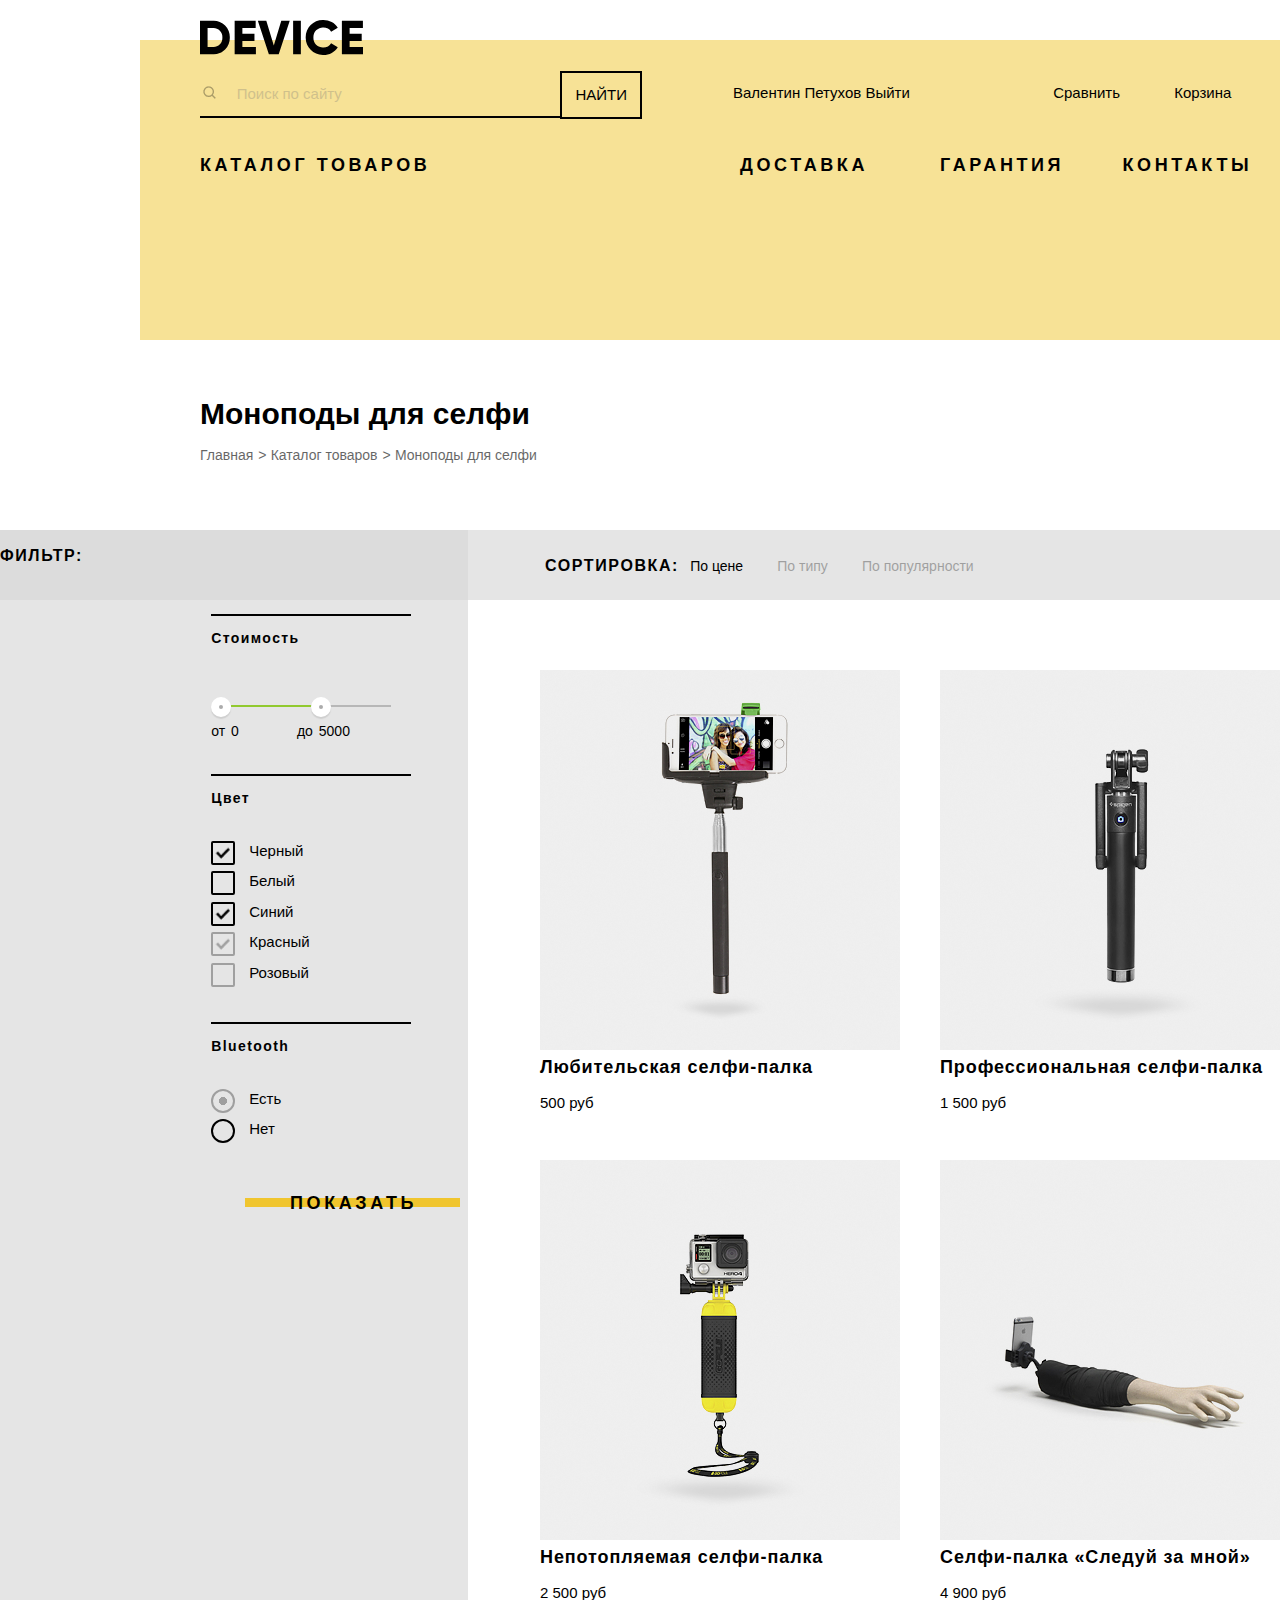
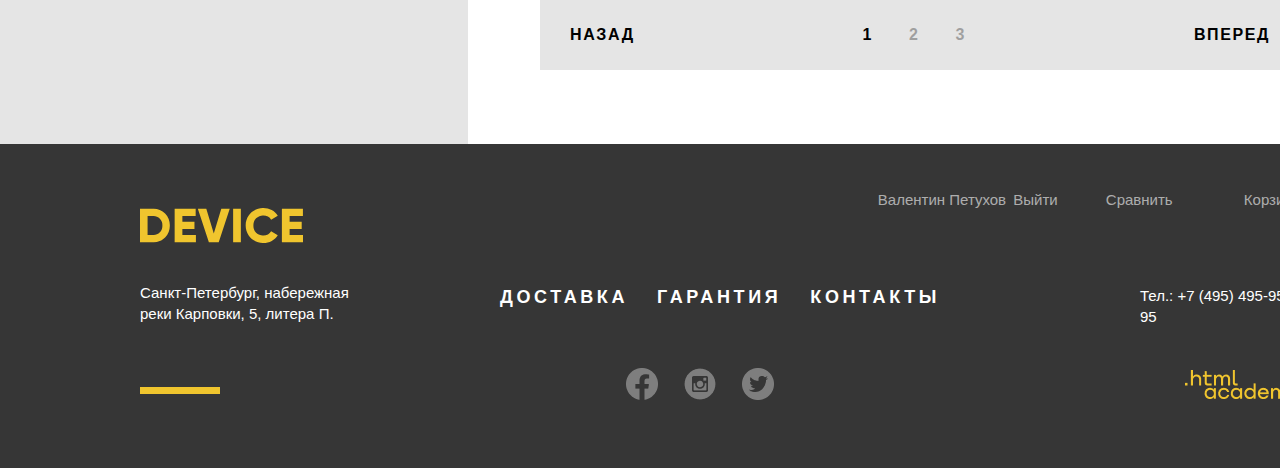
==== commit b90e9f11: "edited" ====
--- a/catalog.html
+++ b/catalog.html
@@ -1,358 +1,358 @@
-<!DOCTYPE html>
-<html lang="ru">
-
-<head>
-    <meta charset="UTF-8">
-    <meta http-equiv="X-UA-Compatible" content="IE=edge">
-    <meta name="viewport" content="width=device-width, initial-scale=1.0">
-    <link rel="apple-touch-icon" sizes="57x57" href="img/media/apple-icon-57x57.png">
-    <link rel="apple-touch-icon" sizes="60x60" href="img/media/apple-icon-60x60.png">
-    <link rel="apple-touch-icon" sizes="72x72" href="img/media/apple-icon-72x72.png">
-    <link rel="apple-touch-icon" sizes="76x76" href="img/media/apple-icon-76x76.png">
-    <link rel="apple-touch-icon" sizes="114x114" href="img/media/apple-icon-114x114.png">
-    <link rel="apple-touch-icon" sizes="120x120" href="img/media/apple-icon-120x120.png">
-    <link rel="apple-touch-icon" sizes="144x144" href="img/media/apple-icon-144x144.png">
-    <link rel="apple-touch-icon" sizes="152x152" href="img/media/apple-icon-152x152.png">
-    <link rel="apple-touch-icon" sizes="180x180" href="img/media/apple-icon-180x180.png">
-    <link rel="icon" type="image/png" sizes="192x192" href="img/media/android-icon-192x192.png">
-    <link rel="icon" type="image/png" sizes="32x32" href="img/media/favicon-32x32.png">
-    <link rel="icon" type="image/png" sizes="96x96" href="img/media/favicon-96x96.png">
-    <link rel="icon" type="image/png" sizes="16x16" href="img/media/favicon-16x16.png">
-    <meta name="msapplication-TileColor" content="#ffffff">
-    <meta name="msapplication-TileImage" content="img/media/ms-icon-144x144.png">
-    <meta name="theme-color" content="#ffffff">
-    <title>Каталог | Интернет-магазин DEVICE</title>
-    <link rel="stylesheet" href="css/normalize.css">
-    <link rel="stylesheet" href="css/style.css">
-    <link rel="stylesheet" href="fonts/stylesheet.css">
-</head>
-
-<body class="catalog-page">
-
-    <header class="main-header">
-        <div class="container">
-            <div class="logo header-logo">
-                <a href="index.html">
-                    <img src="img/logo.svg" alt="">
-                </a>
-            </div>
-            <div class="main-header-wrapper">
-                <ul>
-                    <li class="search">
-                        <form class="search-form" action="http://echo.htmlacademy.ru" method="get">
-                            <label class="visually-hidden" for="search-form-input">Поле поиска</label>
-                            <input type="text" class="main-header-search" name="search-input" id="search-form-input" placeholder="Поиск по сайту ">
-                            <button type="submit " class="button search-button ">Найти</button>
-                        </form>
-                    </li>
-                    <li>
-                        <ul class="header-user-menu">
-                            <li class="main-header-user user">
-                                <a class="main-header-user-link main-header-account" href="#">Валентин Петухов</a>
-                                <a class="main-header-user-link main-header-logout" href="#">Выйти</a>
-                            </li>
-                            <li class="main-header-compare">
-                                <a class="main-header-user-link main-header-compare-link" href="#">Сравнить</a>
-                            </li>
-                            <li class=" main-header-cart">
-                                <a class="main-header-user-link main-header-cart-link" href="#">Корзина</a>
-                            </li>
-                        </ul>
-                    </li>
-                </ul>
-
-            </div>
-            <nav class="main-header-navigation">
-                <ul class="main-header-menu">
-                    <li class="main-header-menu-item header-menu-catalog">
-                        <a href="catalog.html">Каталог товаров</a>
-                        <div class="catalog-menu">
-                            <ul class="catalog-menu-list column-1">
-                                <li class="catalog-menu-item"><a href="#">Виртуальная реальность</a></li>
-                                <li class="catalog-menu-item"><a>Моноподы для селфи</a></li>
-                                <li class="catalog-menu-item"><a href="#">Экшн-камеры</a></li>
-                            </ul>
-                            <ul class="catalog-menu-list column-2">
-                                <li class="catalog-menu-item"><a href="#">Фитнес-браслеты</a></li>
-                                <li class="catalog-menu-item"><a href="#">Умные часы</a></li>
-                            </ul>
-                            <ul class="catalog-menu-list column-3">
-                                <li class="catalog-menu-item"><a href="#">Квадрокоптеры</a></li>
-                            </ul>
-                        </div>
-                    </li>
-                    <li class="main-header-menu-item main-header-delivery"><a href="#">Доставка</a></li>
-                    <li class="main-header-menu-item main-header-warranty"><a href="#">Гарантия</a></li>
-                    <li class="main-header-menu-item main-header-contacts"><a href="#">Контакты</a></li>
-
-                </ul>
-            </nav>
-        </div>
-    </header>
-
-    <main class="main-container">
-        <div class="container breadcrumbs-container">
-            <div class="breadcrumbs">
-                <h1 class="main-title">Моноподы для селфи</h1>
-                <ul class="breadcrumbs-list">
-                    <li class="breadcrumbs-item">
-                        <a href="index.html">Главная</a>
-                    </li>
-                    <li class="breadcrumbs-item">
-                        <a href="#">Каталог товаров</a>
-                    </li>
-                    <li class="breadcrumbs-item">
-                        <a>Моноподы для селфи</a>
-                    </li>
-                </ul>
-            </div>
-        </div>
-        <div class="catalog">
-            <div class="catalog-content">
-                <div class="container ">
-                    <div class="catalog-header filter-horisontal">
-                        <div class="container ">
-                            <div class="filter-header">
-                                <h3>Фильтр:</h3>
-                            </div>
-                            <div class="catalog-sort">
-                                <h3>сортировка:</h3>
-                                <ul class="catalog-sort-links">
-                                    <li class="catalog-sort-item current">
-                                        <a href="#">По цене</a>
-                                    </li>
-                                    <li class="catalog-sort-item">
-                                        <a href="#">По типу</a>
-                                    </li>
-                                    <li class="catalog-sort-item">
-                                        <a href="#">По популярности</a>
-                                    </li>
-                                </ul>
-                                <ul class="catalog-sort-buttons">
-                                    <li><a href="#" class="arrow sort-up">по возрастанию</a></li>
-                                    <li><a href="#" class="arrow sort-down">по убыванию</a></li>
-                                </ul>
-                            </div>
-                        </div>
-                    </div>
-                    <aside class="left-side">
-                        <form class="filter-form" action="https://echo.htmlacademy.ru" method="post">
-                            <fieldset class="filter-group">
-                                <legend>Стоимость</legend>
-                                <div class="filter-price-range">
-                                    <div class="range-filter">
-                                        <div class="range-controls">
-                                            <div class="scale">
-                                                <div class="bar" style="
-                                              width: 50%;
-                                              margin-left: 0%
-                                            "></div>
-                                            </div>
-                                            <div class="toggle toggle-min" tabindex="0" style="
-                                            left: 0%
-                                          "></div>
-                                            <div class="toggle toggle-max" tabindex="0" style="
-                                            left: 50%
-                                          "></div>
-                                        </div>
-                                        <div class="price-controls">
-                                            <label class="min-price">
-                                            от <input type="number" name="min-price" value="0">
-                                          </label>
-                                            <label class="max-price">
-                                            до <input type="number" name="max-price" value="5000">
-                                          </label>
-                                        </div>
-                                    </div>
-
-                                </div>
-                            </fieldset>
-                            <fieldset class="filter-group">
-                                <legend>Цвет</legend>
-                                <ul class="color-list">
-                                    <li class="color-list-item">
-                                        <input class=" filter-input filter-input-checkbox visually-hidden" type="checkbox" name="black" id="filter-black" checked>
-                                        <label for="filter-black">Черный</label>
-                                    </li>
-                                    <li class="color-list-item">
-                                        <input class=" filter-input filter-input-checkbox visually-hidden" type="checkbox" name="white" id="filter-white">
-                                        <label for="filter-white">Белый</label>
-                                    </li>
-                                    <li class="color-list-item">
-                                        <input class=" filter-input filter-input-checkbox visually-hidden" type="checkbox" name="blue" id="filter-blue" checked>
-                                        <label for="filter-blue">Синий</label>
-                                    </li>
-                                    <li class="color-list-item">
-                                        <input class=" filter-input filter-input-checkbox visually-hidden" disabled type="checkbox" name="red" id="filter-red" checked>
-                                        <label for="filter-red">Красный</label>
-                                    </li>
-                                    <li class="color-list-item">
-                                        <input class=" filter-input filter-input-checkbox visually-hidden" disabled type="checkbox" name="pink" id="filter-pink">
-                                        <label for="filter-pink">Розовый</label>
-                                    </li>
-                                </ul>
-                            </fieldset>
-                            <fieldset class="filter-group">
-                                <legend>Bluetooth</legend>
-                                <ul class="bluetooth-list">
-                                    <li class="bluetooth-item">
-                                        <input class=" filter-input filter-input-radio visually-hidden" type="radio" name="bluetooth" value="yes" id="bluetooth-yes" disabled checked>
-                                        <label for="bluetooth-yes">Есть</label>
-                                    </li>
-                                    <li class="bluetooth-item">
-                                        <input class=" filter-input filter-input-radio visually-hidden" type="radio" name="bluetooth" value="no" id="bluetooth-no">
-                                        <label for="bluetooth-no">Нет</label>
-                                    </li>
-                                </ul>
-                            </fieldset>
-                            <button type="submit" class="button">Показать</button>
-                        </form>
-                    </aside>
-                    <section class="catalog-products">
-                        <h2 class="visually-hidden">Товары</h2>
-                        <div class="products">
-                            <ul class="products-list">
-                                <li class="product">
-                                    <img width="360" height="380" src="img/catalog/item-1.jpg" alt="Любительская селфи-палка">
-                                    <div class="hover-links">
-                                        <button type="button" class="add-to-cart button">В корзину</button>
-                                        <button type="button" class="add-to-compare">Добавить к сравнению</button>
-                                    </div>
-                                    <div class="product-info-wrapper">
-                                        <a href="#">Любительская селфи-палка</a>
-                                        <p class="product-price">500 руб</p>
-                                    </div>
-
-                                </li>
-                                <li class="product">
-                                    <div class="image-hover-wrapper">
-                                        <img width="360" height="380" src="img/catalog/item-2.jpg" alt="Профессиональная селфи-палка">
-                                        <div class="hover-links">
-                                            <button type="button" class="add-to-cart button">В корзину</button>
-                                            <button type="button" class="add-to-compare">Добавить к сравнению</button>
-                                        </div>
-                                    </div>
-                                    <div class="product-info-wrapper">
-                                        <a href="#">Профессиональная селфи-палка</a>
-                                        <p class="product-price">1 500 руб</p>
-                                    </div>
-                                </li>
-                                <li class="product">
-                                    <div class="image-hover-wrapper">
-                                        <img width="360" height="380" src="img/catalog/item-3.jpg" alt="Непотопляемая селфи-палка">
-                                        <div class="hover-links">
-                                            <button type="button" class="add-to-cart button">В корзину</button>
-                                            <button type="button" class="add-to-compare">Добавить к сравнению</button>
-                                        </div>
-                                    </div>
-                                    <div class="product-info-wrapper">
-                                        <a href="#">Непотопляемая селфи-палка</a>
-                                        <p class="product-price">2 500 руб</p>
-                                    </div>
-
-                                </li>
-                                <li class="product new">
-                                    <div class="image-hover-wrapper">
-                                        <img width="360" height="380" src="img/catalog/item-4.jpg" alt="Селфи-палка Следуй за мной">
-                                        <div class="hover-links">
-                                            <button type="button" class="add-to-cart button">В корзину</button>
-                                            <button type="button" class="add-to-compare">Добавить к сравнению</button>
-                                        </div>
-                                    </div>
-                                    <div class="product-info-wrapper">
-                                        <a href="#">Селфи-палка &laquo;Следуй за мной&raquo;</a>
-                                        <p class="product-price">4 900 руб</p>
-                                    </div>
-                                </li>
-                            </ul>
-                        </div>
-                        <div class="catalog-nav">
-                            <ul class="pagination-list">
-                                <li>
-                                    <a href="#" class="catalog-nav-button">назад</a>
-                                </li>
-                                <li>
-                                    <ul class="pages-list">
-                                        <li class="page current">
-                                            <a href="#">1</a>
-                                        </li>
-                                        <li class="page">
-                                            <a href="#">2</a>
-                                        </li>
-                                        <li class="page">
-                                            <a href="#">3</a>
-                                        </li>
-                                    </ul>
-                                </li>
-                                <li>
-                                    <a href="#" class="catalog-nav-button">вперед</a>
-                                </li>
-                            </ul>
-                        </div>
-                    </section>
-                </div>
-            </div>
-        </div>
-    </main>
-    <footer class="main-footer">
-        <div class="container">
-            <div class="footer-wrapper-top">
-                <div class="logo footer-logo">
-                    <a href="index.html"><img src="img/-e-logo.svg" alt="DEVICE"></a>
-                </div>
-                <ul class="footer-links-list footer-links-list-user">
-                    <li class="footer-links-item footer-user user">
-                        <a href="#" class="footer-account">Валентин Петухов</a>
-                        <a href="#" class="footer-logout">Выйти</a>
-                    </li>
-                    <li class="footer-links-item">
-                        <a href="#" class="footer-compare">Сравнить</a>
-                    </li>
-                    <li class="footer-links-item">
-                        <a href="#" class="footer-cart">Корзина</a>
-                    </li>
-                </ul>
-            </div>
-            <div class="footer-wrapper-center">
-                <p class="footer-address">Санкт-Петербург, набережная реки Карповки, 5, литера П.</p>
-                <ul class="footer-menu">
-                    <li class="footer-menu-item">
-                        <a class="footer-menu-item-link" href="#">Доставка</a>
-                    </li>
-                    <li class="footer-menu-item">
-                        <a class="footer-menu-item-link" href="#">Гарантия</a>
-                    </li>
-                    <li class="footer-menu-item">
-                        <a class="footer-menu-item-link" href="#">Контакты</a>
-                    </li>
-                </ul>
-                <p class="footer-phone">Тел.: <a href="tel:+74954959595">+7 (495) 495-95-95</a></p>
-            </div>
-            <div class="footer-wrapper-bottom">
-                <div class="footer-decoration-line"></div>
-                <ul class="social-button-list">
-                    <li>
-                        <a class="social-button" href="#">
-                            <img src="/img/fb.png" alt=""> Facebook
-                        </a>
-                    </li>
-                    <li>
-                        <a class="social-button" href="#">
-                            <img src="/img/inst.png" alt=""> Instagram
-                        </a>
-                    </li>
-                    <li>
-                        <a class="social-button" href="#">
-                            <img src="/img/tw.png" alt=""> Twitter
-                        </a>
-                    </li>
-                </ul>
-                <a href="https://htmlacademy.ru/intensive/htmlcss" class="footer-academy-logo" title="Интенсивный онлайн-курс «HTML и CSS, уровень 1» — HTML Academy"><img src="img/logo_htmlacademy-1.png" alt="Логотип HTMLAcademy"></a>
-            </div>
-        </div>
-    </footer>
-
-
-</body>
-
+<!DOCTYPE html>
+<html lang="ru">
+
+<head>
+    <meta charset="UTF-8">
+    <meta http-equiv="X-UA-Compatible" content="IE=edge">
+    <meta name="viewport" content="width=device-width, initial-scale=1.0">
+    <link rel="apple-touch-icon" sizes="57x57" href="img/media/apple-icon-57x57.png">
+    <link rel="apple-touch-icon" sizes="60x60" href="img/media/apple-icon-60x60.png">
+    <link rel="apple-touch-icon" sizes="72x72" href="img/media/apple-icon-72x72.png">
+    <link rel="apple-touch-icon" sizes="76x76" href="img/media/apple-icon-76x76.png">
+    <link rel="apple-touch-icon" sizes="114x114" href="img/media/apple-icon-114x114.png">
+    <link rel="apple-touch-icon" sizes="120x120" href="img/media/apple-icon-120x120.png">
+    <link rel="apple-touch-icon" sizes="144x144" href="img/media/apple-icon-144x144.png">
+    <link rel="apple-touch-icon" sizes="152x152" href="img/media/apple-icon-152x152.png">
+    <link rel="apple-touch-icon" sizes="180x180" href="img/media/apple-icon-180x180.png">
+    <link rel="icon" type="image/png" sizes="192x192" href="img/media/android-icon-192x192.png">
+    <link rel="icon" type="image/png" sizes="32x32" href="img/media/favicon-32x32.png">
+    <link rel="icon" type="image/png" sizes="96x96" href="img/media/favicon-96x96.png">
+    <link rel="icon" type="image/png" sizes="16x16" href="img/media/favicon-16x16.png">
+    <meta name="msapplication-TileColor" content="#ffffff">
+    <meta name="msapplication-TileImage" content="img/media/ms-icon-144x144.png">
+    <meta name="theme-color" content="#ffffff">
+    <title>Каталог | Интернет-магазин DEVICE</title>
+    <link rel="stylesheet" href="css/normalize.css">
+    <link rel="stylesheet" href="css/style.css">
+    <link rel="stylesheet" href="fonts/stylesheet.css">
+</head>
+
+<body class="catalog-page">
+
+    <header class="main-header">
+        <div class="container">
+            <div class="logo header-logo">
+                <a href="index.html">
+                    <img src="img/logo.svg" alt="">
+                </a>
+            </div>
+            <div class="main-header-wrapper">
+                <ul>
+                    <li class="search">
+                        <form class="search-form" action="http://echo.htmlacademy.ru" method="get">
+                            <label class="visually-hidden" for="search-form-input">Поле поиска</label>
+                            <input type="text" class="main-header-search" name="search-input" id="search-form-input" placeholder="Поиск по сайту ">
+                            <button type="submit " class="button search-button ">Найти</button>
+                        </form>
+                    </li>
+                    <li>
+                        <ul class="header-user-menu">
+                            <li class="main-header-user user">
+                                <a class="main-header-user-link main-header-account" href="#">Валентин Петухов</a>
+                                <a class="main-header-user-link main-header-logout" href="#">Выйти</a>
+                            </li>
+                            <li class="main-header-compare">
+                                <a class="main-header-user-link main-header-compare-link" href="#">Сравнить</a>
+                            </li>
+                            <li class=" main-header-cart">
+                                <a class="main-header-user-link main-header-cart-link" href="#">Корзина</a>
+                            </li>
+                        </ul>
+                    </li>
+                </ul>
+
+            </div>
+            <nav class="main-header-navigation">
+                <ul class="main-header-menu">
+                    <li class="main-header-menu-item header-menu-catalog">
+                        <a href="catalog.html">Каталог товаров</a>
+                        <div class="catalog-menu">
+                            <ul class="catalog-menu-list column-1">
+                                <li class="catalog-menu-item"><a href="#">Виртуальная реальность</a></li>
+                                <li class="catalog-menu-item"><a>Моноподы для селфи</a></li>
+                                <li class="catalog-menu-item"><a href="#">Экшн-камеры</a></li>
+                            </ul>
+                            <ul class="catalog-menu-list column-2">
+                                <li class="catalog-menu-item"><a href="#">Фитнес-браслеты</a></li>
+                                <li class="catalog-menu-item"><a href="#">Умные часы</a></li>
+                            </ul>
+                            <ul class="catalog-menu-list column-3">
+                                <li class="catalog-menu-item"><a href="#">Квадрокоптеры</a></li>
+                            </ul>
+                        </div>
+                    </li>
+                    <li class="main-header-menu-item main-header-delivery"><a href="#">Доставка</a></li>
+                    <li class="main-header-menu-item main-header-warranty"><a href="#">Гарантия</a></li>
+                    <li class="main-header-menu-item main-header-contacts"><a href="#">Контакты</a></li>
+
+                </ul>
+            </nav>
+        </div>
+    </header>
+
+    <main class="main-container">
+        <div class="container breadcrumbs-container">
+            <div class="breadcrumbs">
+                <h1 class="main-title">Моноподы для селфи</h1>
+                <ul class="breadcrumbs-list">
+                    <li class="breadcrumbs-item">
+                        <a href="index.html">Главная</a>
+                    </li>
+                    <li class="breadcrumbs-item">
+                        <a href="#">Каталог товаров</a>
+                    </li>
+                    <li class="breadcrumbs-item">
+                        <a>Моноподы для селфи</a>
+                    </li>
+                </ul>
+            </div>
+        </div>
+        <div class="catalog">
+            <div class="catalog-content">
+                <div class="container ">
+                    <div class="catalog-header filter-horisontal">
+                        <div class="container ">
+                            <div class="filter-header">
+                                <h3>Фильтр:</h3>
+                            </div>
+                            <div class="catalog-sort">
+                                <h3>сортировка:</h3>
+                                <ul class="catalog-sort-links">
+                                    <li class="catalog-sort-item current">
+                                        <a href="#">По цене</a>
+                                    </li>
+                                    <li class="catalog-sort-item">
+                                        <a href="#">По типу</a>
+                                    </li>
+                                    <li class="catalog-sort-item">
+                                        <a href="#">По популярности</a>
+                                    </li>
+                                </ul>
+                                <ul class="catalog-sort-buttons">
+                                    <li><a href="#" class="arrow sort-up">по возрастанию</a></li>
+                                    <li><a href="#" class="arrow sort-down">по убыванию</a></li>
+                                </ul>
+                            </div>
+                        </div>
+                    </div>
+                    <aside class="left-side">
+                        <form class="filter-form" action="https://echo.htmlacademy.ru" method="post">
+                            <fieldset class="filter-group">
+                                <legend>Стоимость</legend>
+                                <div class="filter-price-range">
+                                    <div class="range-filter">
+                                        <div class="range-controls">
+                                            <div class="scale">
+                                                <div class="bar" style="
+                                              width: 50%;
+                                              margin-left: 0%
+                                            "></div>
+                                            </div>
+                                            <div class="toggle toggle-min" tabindex="0" style="
+                                            left: 0%
+                                          "></div>
+                                            <div class="toggle toggle-max" tabindex="0" style="
+                                            left: 50%
+                                          "></div>
+                                        </div>
+                                        <div class="price-controls">
+                                            <label class="min-price">
+                                            от <input type="number" name="min-price" value="0">
+                                          </label>
+                                            <label class="max-price">
+                                            до <input type="number" name="max-price" value="5000">
+                                          </label>
+                                        </div>
+                                    </div>
+
+                                </div>
+                            </fieldset>
+                            <fieldset class="filter-group">
+                                <legend>Цвет</legend>
+                                <ul class="color-list">
+                                    <li class="color-list-item">
+                                        <input class=" filter-input filter-input-checkbox visually-hidden" type="checkbox" name="black" id="filter-black" checked>
+                                        <label for="filter-black">Черный</label>
+                                    </li>
+                                    <li class="color-list-item">
+                                        <input class=" filter-input filter-input-checkbox visually-hidden" type="checkbox" name="white" id="filter-white">
+                                        <label for="filter-white">Белый</label>
+                                    </li>
+                                    <li class="color-list-item">
+                                        <input class=" filter-input filter-input-checkbox visually-hidden" type="checkbox" name="blue" id="filter-blue" checked>
+                                        <label for="filter-blue">Синий</label>
+                                    </li>
+                                    <li class="color-list-item">
+                                        <input class=" filter-input filter-input-checkbox visually-hidden" disabled type="checkbox" name="red" id="filter-red" checked>
+                                        <label for="filter-red">Красный</label>
+                                    </li>
+                                    <li class="color-list-item">
+                                        <input class=" filter-input filter-input-checkbox visually-hidden" disabled type="checkbox" name="pink" id="filter-pink">
+                                        <label for="filter-pink">Розовый</label>
+                                    </li>
+                                </ul>
+                            </fieldset>
+                            <fieldset class="filter-group">
+                                <legend>Bluetooth</legend>
+                                <ul class="bluetooth-list">
+                                    <li class="bluetooth-item">
+                                        <input class=" filter-input filter-input-radio visually-hidden" type="radio" name="bluetooth" value="yes" id="bluetooth-yes" disabled checked>
+                                        <label for="bluetooth-yes">Есть</label>
+                                    </li>
+                                    <li class="bluetooth-item">
+                                        <input class=" filter-input filter-input-radio visually-hidden" type="radio" name="bluetooth" value="no" id="bluetooth-no">
+                                        <label for="bluetooth-no">Нет</label>
+                                    </li>
+                                </ul>
+                            </fieldset>
+                            <button type="submit" class="button">Показать</button>
+                        </form>
+                    </aside>
+                    <section class="catalog-products">
+                        <h2 class="visually-hidden">Товары</h2>
+                        <div class="products">
+                            <ul class="products-list">
+                                <li class="product">
+                                    <img width="360" height="380" src="img/catalog/item-1.jpg" alt="Любительская селфи-палка">
+                                    <div class="hover-links">
+                                        <button type="button" class="add-to-cart button">В корзину</button>
+                                        <button type="button" class="add-to-compare">Добавить к сравнению</button>
+                                    </div>
+                                    <div class="product-info-wrapper">
+                                        <a href="#">Любительская селфи-палка</a>
+                                        <p class="product-price">500 руб</p>
+                                    </div>
+
+                                </li>
+                                <li class="product">
+                                    <div class="image-hover-wrapper">
+                                        <img width="360" height="380" src="img/catalog/item-2.jpg" alt="Профессиональная селфи-палка">
+                                        <div class="hover-links">
+                                            <button type="button" class="add-to-cart button">В корзину</button>
+                                            <button type="button" class="add-to-compare">Добавить к сравнению</button>
+                                        </div>
+                                    </div>
+                                    <div class="product-info-wrapper">
+                                        <a href="#">Профессиональная селфи-палка</a>
+                                        <p class="product-price">1 500 руб</p>
+                                    </div>
+                                </li>
+                                <li class="product">
+                                    <div class="image-hover-wrapper">
+                                        <img width="360" height="380" src="img/catalog/item-3.jpg" alt="Непотопляемая селфи-палка">
+                                        <div class="hover-links">
+                                            <button type="button" class="add-to-cart button">В корзину</button>
+                                            <button type="button" class="add-to-compare">Добавить к сравнению</button>
+                                        </div>
+                                    </div>
+                                    <div class="product-info-wrapper">
+                                        <a href="#">Непотопляемая селфи-палка</a>
+                                        <p class="product-price">2 500 руб</p>
+                                    </div>
+
+                                </li>
+                                <li class="product new">
+                                    <div class="image-hover-wrapper">
+                                        <img width="360" height="380" src="img/catalog/item-4.jpg" alt="Селфи-палка Следуй за мной">
+                                        <div class="hover-links">
+                                            <button type="button" class="add-to-cart button">В корзину</button>
+                                            <button type="button" class="add-to-compare">Добавить к сравнению</button>
+                                        </div>
+                                    </div>
+                                    <div class="product-info-wrapper">
+                                        <a href="#">Селфи-палка &laquo;Следуй за мной&raquo;</a>
+                                        <p class="product-price">4 900 руб</p>
+                                    </div>
+                                </li>
+                            </ul>
+                        </div>
+                        <div class="catalog-nav">
+                            <ul class="pagination-list">
+                                <li>
+                                    <a href="#" class="catalog-nav-button">назад</a>
+                                </li>
+                                <li>
+                                    <ul class="pages-list">
+                                        <li class="page current">
+                                            <a href="#">1</a>
+                                        </li>
+                                        <li class="page">
+                                            <a href="#">2</a>
+                                        </li>
+                                        <li class="page">
+                                            <a href="#">3</a>
+                                        </li>
+                                    </ul>
+                                </li>
+                                <li>
+                                    <a href="#" class="catalog-nav-button">вперед</a>
+                                </li>
+                            </ul>
+                        </div>
+                    </section>
+                </div>
+            </div>
+        </div>
+    </main>
+    <footer class="main-footer">
+        <div class="container">
+            <div class="footer-wrapper-top">
+                <div class="logo footer-logo">
+                    <a href="index.html"><img src="img/-e-logo.svg" alt="DEVICE"></a>
+                </div>
+                <ul class="footer-links-list footer-links-list-user">
+                    <li class="footer-links-item footer-user user">
+                        <a href="#" class="footer-account">Валентин Петухов</a>
+                        <a href="#" class="footer-logout">Выйти</a>
+                    </li>
+                    <li class="footer-links-item">
+                        <a href="#" class="footer-compare">Сравнить</a>
+                    </li>
+                    <li class="footer-links-item">
+                        <a href="#" class="footer-cart">Корзина</a>
+                    </li>
+                </ul>
+            </div>
+            <div class="footer-wrapper-center">
+                <p class="footer-address">Санкт-Петербург, набережная реки Карповки, 5, литера П.</p>
+                <ul class="footer-menu">
+                    <li class="footer-menu-item">
+                        <a class="footer-menu-item-link" href="#">Доставка</a>
+                    </li>
+                    <li class="footer-menu-item">
+                        <a class="footer-menu-item-link" href="#">Гарантия</a>
+                    </li>
+                    <li class="footer-menu-item">
+                        <a class="footer-menu-item-link" href="#">Контакты</a>
+                    </li>
+                </ul>
+                <p class="footer-phone">Тел.: <a href="tel:+74954959595">+7 (495) 495-95-95</a></p>
+            </div>
+            <div class="footer-wrapper-bottom">
+                <div class="footer-decoration-line"></div>
+                <ul class="social-button-list">
+                    <li>
+                        <a class="social-button" href="#">
+                            <img src="/img/fb.png" alt=""> Facebook
+                        </a>
+                    </li>
+                    <li>
+                        <a class="social-button" href="#">
+                            <img src="/img/inst.png" alt=""> Instagram
+                        </a>
+                    </li>
+                    <li>
+                        <a class="social-button" href="#">
+                            <img src="/img/tw.png" alt=""> Twitter
+                        </a>
+                    </li>
+                </ul>
+                <a href="https://htmlacademy.ru/intensive/htmlcss" class="footer-academy-logo" title="Интенсивный онлайн-курс «HTML и CSS, уровень 1» — HTML Academy"><img src="img/logo_htmlacademy-1.png" alt="Логотип HTMLAcademy"></a>
+            </div>
+        </div>
+    </footer>
+
+
+</body>
+
 </html>--- a/css/style.css
+++ b/css/style.css
@@ -1,2094 +1,2213 @@
-@font-face {
-    font-family: 'Gilroy';
-    src: url('fonts/Gilroy-Thin.woff2'), url('fonts/Gilroy-Thin.woff'), url('fonts/Gilroy-Thin.ttf');
-    font-weight: 100;
-    font-style: normal;
-}
-
- :root {
-    --basic-black: #000000;
-    --basic-dark: #363636;
-    --basic-white: #ffffff;
-    --basic-grey: #464646;
-    --basic-half-grey: #7E7E7E;
-    --basic-grey-light: #E5E5E5;
-    --special-yellow: #F7E296;
-    --special-green: #91C92F;
-    --special-yellow-dark: #F0C52E;
-    --white-30: rgba(255, 255, 255, 0.3);
-    --white-60: rgba(255, 255, 255, 0.6);
-    --error: #F6DADA;
-    --basic-dark: #363636;
-}
-
-.visually-hidden {
-    position: absolute;
-    white-space: nowrap;
-    width: 1px;
-    height: 1px;
-    overflow: hidden;
-    border: 0;
-    padding: 0;
-    clip: rect(0 0 0 0);
-    clip-path: inset(50%);
-    margin: -1px;
-}
-
-body {
-    width: 100%;
-    font-family: 'Gilroy', sans-serif;
-    font-size: 15px;
-    margin: auto;
-    width: 1440px;
-    line-height: 20.43px;
-    font-weight: 300;
-    color: var(--basic-black);
-    background-color: var(--basic-white);
-    letter-spacing: 0em;
-}
-
-.container {
-    margin: auto;
-}
-
-a {
-    text-decoration: none;
-    color: var(--basic-black);
-}
-
-img {
-    max-width: 100%;
-    height: auto;
-}
-
-ul {
-    padding: 0;
-}
-
-header {
-    background-color: var(--special-yellow);
-    height: 300px;
-    margin-top: 40px;
-    padding: 0;
-}
-
-html {
-    height: 100%;
-}
-
-body {
-    min-height: 100%;
-    display: grid;
-    grid-template-rows: min-content 1fr min-content;
-    grid-template-columns: 120px 20px 60px repeat(11, 40px 60px) 20px 120px;
-}
-
-header {
-    grid-column: 3 / -3;
-}
-
-header .container {
-    display: grid;
-    grid-template-columns: 60px repeat(11, 40px 60px);
-    width: 1160px;
-    grid-column: 3 / -3;
-    height: 100%;
-}
-
-.main-header-wrapper>ul {
-    display: grid;
-    grid-template-columns: repeat(10, 40px 60px) 40px;
-    width: 100%;
-    padding: 0;
-    margin: 0;
-}
-
-.main-header-wrapper li:nth-of-type(1) {
-    grid-column: 1 / 11;
-}
-
-header nav {
-    grid-column: 2 / -2;
-    position: relative;
-    height: 193px;
-}
-
-.search-form {
-    grid-column: 2 / 12;
-}
-
-.header-user-menu {
-    grid-column: 12 / -1;
-    display: grid;
-    grid-template-columns: 80px 255px 125px 90px;
-    height: 90px;
-}
-
-.main-header-user-link {
-    display: inline-block;
-}
-
-.main-header-login {
-    grid-column: 1 / 2;
-    width: 80px;
-    position: relative;
-    top: 43px;
-}
-
-.user {
-    grid-column: 1 / 3;
-    position: relative;
-    top: 43px;
-}
-
-.main-header-compare {
-    grid-column: 3 / 4;
-    position: relative;
-    top: -2px;
-}
-
-.main-header-cart {
-    position: relative;
-    top: -2px;
-}
-
-.search {
-    margin: 0;
-    padding: 0;
-    position: relative;
-    top: 30px;
-}
-
-.main-header-menu {
-    display: grid;
-    grid-template-columns: repeat(10, 40px 60px) 40px;
-}
-
-.header-menu-catalog {
-    grid-column: 1 / 12;
-}
-
-.catalog-menu-list {
-    position: relative;
-    top: 30px;
-}
-
-.catalog-menu-list,
-.catalog-menu-list li {
-    display: inline-block;
-}
-
-.column-1 {
-    grid-column: 1 / 5;
-    width: 180px;
-    height: 130px;
-}
-
-.column-2 {
-    grid-column: 6 / 9;
-    width: 131px;
-    top: -12px;
-    left: 53px;
-}
-
-.column-3 {
-    grid-column: 10 / 12;
-    width: 114px;
-    top: -54px;
-    left: 88px;
-}
-
-.main-header-delivery {
-    grid-column: 12 / 15;
-}
-
-.main-header-warranty {
-    grid-column: 16 / 19;
-}
-
-.main-header-contacts {
-    grid-column: -3 / -1;
-    position: relative;
-    left: -17.5px;
-}
-
-main {
-    grid-column: 1 / -1;
-    display: grid;
-    grid-template-columns: 120px 20px 60px repeat(11, 40px 60px) 20px 120px;
-}
-
-.slider {
-    grid-column: 3 / -3;
-}
-
-.categories {
-    grid-column: 3 / -3;
-}
-
-.services {
-    grid-column: 1 / -1;
-}
-
-.brands {
-    grid-column: 3 / -3;
-}
-
-.about-section {
-    grid-column: 3 / -3;
-}
-
-footer {
-    grid-column: 1 / -1;
-    display: grid;
-    grid-template-columns: 120px 20px 60px repeat(11, 40px 60px) 20px 120px;
-    height: 324px;
-    margin: 0;
-}
-
-footer .container {
-    grid-column: 3 / -3;
-    display: grid;
-    grid-template-columns: 60px repeat(11, 40px 60px);
-    grid-template-rows: 99px 127px 108px;
-}
-
-.footer-wrapper-top,
-.footer-wrapper {
-    grid-row: 1 / 2;
-    grid-column: 1 / -1;
-    display: grid;
-    grid-template-columns: 60px repeat(11, 40px 60px);
-}
-
-.footer-wrapper-center {
-    grid-row: 2 / 3;
-    grid-column: 1 / -1;
-    display: grid;
-    grid-template-columns: 60px repeat(11, 40px 60px);
-}
-
-.footer-wrapper-bottom {
-    grid-row: 3 / 4;
-    grid-column: 1 / -1;
-    display: grid;
-    grid-template-columns: 60px repeat(11, 40px 60px);
-    height: 70px;
-}
-
-.footer-logo {
-    grid-column: 1 / 4;
-    width: 163px;
-    margin-top: 64px;
-}
-
-.footer-wrapper-top ul {
-    grid-column: -8 / -1;
-    margin-left: 46px;
-}
-
-.footer-wrapper-top ul li a {
-    padding-left: 3px;
-}
-
-.products-list {
-    display: flex;
-    gap: 40px;
-    margin: auto;
-    flex-wrap: wrap;
-}
-
-.breadcrumbs-container {
-    grid-column: 4 / 11;
-    margin: 44px 0 50px 0;
-}
-
-.catalog {
-    grid-column: 1 / -1;
-}
-
-.catalog-content .container {
-    display: grid;
-    grid-template-columns: 120px 20px 60px repeat(11, 40px 60px) 20px 120px;
-}
-
-.catalog-header {
-    grid-column: 1 / -1;
-    width: 1440px;
-    height: 70px;
-}
-
-.catalog-header .container {
-    width: 1440px;
-    height: 70px;
-}
-
-.filter-header {
-    grid-column: 1 / 10;
-    z-index: 1;
-    height: 70px;
-    grid-row: 1 / 2;
-    width: 468px;
-}
-
-.catalog-sort {
-    grid-column: 9 / 28;
-    grid-row: 1 / 2;
-    position: relative;
-    left: 105px;
-    padding-top: 10px;
-    width: 700px;
-}
-
-.catalog-sort h3 {
-    height: 20px;
-    width: 126px;
-    left: 540px;
-    top: 25px;
-    border-radius: nullpx;
-}
-
-.catalog-sort-buttons {
-    position: relative;
-    left: 260px;
-}
-
-.catalog-sort-item {
-    margin: 0 15px 0 15px;
-}
-
-.arrow {
-    font-size: 0;
-    background-image: url("/img/catalog/icon-down-dir.png");
-    background-size: 20px 20px;
-    background-position: center center;
-    width: 10px;
-    height: 10px;
-    opacity: 0.5;
-}
-
-.sort-up {
-    transform: rotate(180deg);
-    margin-right: 20px;
-}
-
-.sort-down {
-    opacity: 1;
-}
-
-aside {
-    height: 1214px;
-    width: 268px;
-    padding-left: 200px;
-    border-radius: 0px;
-    grid-column: 1 / 10;
-}
-
-.filter-form {
-    height: 100%;
-    margin-top: 70px;
-    width: 200px;
-}
-
-.filter-group:nth-of-type(1) {
-    height: 145px;
-}
-
-section.catalog-products {
-    grid-column: 11 / -1;
-    grid-row: 1 / 1;
-    margin-top: 70px;
-}
-
-header li {
-    display: inline-block;
-}
-
-header .logo {
-    opacity: 1;
-    position: relative;
-    left: 60px;
-    bottom: 20px;
-    width: 164px;
-}
-
-header .logo:hover [href],
-.footer-logo:hover [href] {
-    opacity: 0.6;
-    cursor: pointer;
-}
-
-header .logo:active [href],
-.footer-logo:active [href] {
-    opacity: 0.3;
-    cursor: pointer;
-}
-
-header li a:hover,
-footer li a:hover,
-header li a:focus,
-footer li a:focus,
-.footer-phone a:hover,
-.footer-phone a:focus {
-    opacity: 0.6;
-}
-
-header li a:active,
-footer li a:active {
-    opacity: 0.3;
-}
-
-.main-header-search {
-    border-radius: 0;
-    border-width: 0;
-    border-style: solid;
-    border-bottom-color: var(--basic-black);
-    border-bottom-width: 2px;
-    margin: 0px -4px 0 0;
-    height: 44px;
-    width: 356px;
-    background: transparent;
-}
-
-.search-form {
-    grid-column: 4 / 12;
-}
-
-.main-header-search:focus {
-    outline: 2px dotted #363636;
-}
-
-.search-button {
-    border-style: solid;
-    border-radius: 0;
-    border-color: var(--basic-black);
-    height: 48px;
-    width: 82px;
-    background: transparent;
-    font-size: 15px;
-    font-weight: 300;
-    line-height: 20px;
-    letter-spacing: 0em;
-    text-transform: uppercase;
-    vertical-align: middle;
-    cursor: pointer;
-}
-
-.search-button:hover {
-    background-color: var(--basic-black);
-    color: var(--basic-white);
-}
-
-.search-button:active {
-    background-color: var(--basic-black);
-    color: var(--white-60);
-}
-
-.main-header-search::placeholder {
-    opacity: 0.3;
-    font-size: 15px;
-    font-style: normal;
-    font-weight: 300;
-    line-height: 20px;
-    letter-spacing: 0em;
-    text-align: left;
-    width: 144px;
-    text-align: right;
-    background-image: url(/img/icon_search.png);
-    background-position: 0 50%;
-    background-repeat: no-repeat;
-}
-
-.main-header-search::-webkit-input-placeholder::before {
-    content: '';
-    width: 13px;
-    height: 14px;
-    background-image: url("/img/icon_user.svg");
-    background-position: 50% 50%;
-    position: relative;
-    display: inline-block;
-    bottom: -2px;
-    left: -13px;
-    margin-left: 20px;
-}
-
-.main-header-search:hover::placeholder {
-    opacity: 0.6;
-}
-
-.main-header-search:focus::placeholder {
-    opacity: 1;
-}
-
-.main-header-wrapper {
-    font-size: 15px;
-    font-style: normal;
-    font-weight: 300;
-    line-height: 20px;
-    letter-spacing: 0em;
-    text-align: left;
-}
-
-.main-header-menu-item {
-    font-size: 18px;
-    font-style: normal;
-    font-weight: 800;
-    line-height: 22px;
-    letter-spacing: 0.2em;
-    text-align: left;
-    text-transform: uppercase;
-}
-
-.main-header-login::before,
-.main-header-account::before {
-    content: '';
-    width: 13px;
-    height: 14px;
-    background-image: url("/img/icon_user.svg");
-    background-position: 50% 50%;
-    position: relative;
-    display: inline-block;
-    bottom: -2px;
-    left: -13px;
-    margin-left: 20px;
-}
-
-.main-header-compare::before {
-    content: '';
-    width: 14px;
-    height: 14px;
-    background-image: url("/img/icon_chart.svg");
-    background-position: 50% 50%;
-    position: relative;
-    display: inline-block;
-    bottom: -2px;
-    left: -11px;
-}
-
-.main-header-cart::before {
-    content: '';
-    width: 10px;
-    height: 10px;
-    background-image: url("/img/icon_cart.svg");
-    background-position: 50% 50%;
-    position: relative;
-    display: inline-block;
-    bottom: 0px;
-    left: -14px;
-}
-
-.catalog-menu-item {
-    font-size: 15px;
-    font-style: normal;
-    font-weight: 300;
-    line-height: 20px;
-    letter-spacing: 0em;
-    text-align: left;
-    text-transform: none;
-    margin-bottom: 20px;
-}
-
-.catalog-menu {
-    display: none;
-    opacity: 1;
-}
-
-.header-menu-catalog>a::after {
-    content: '';
-    background-image: url("/img/icon_plus.png");
-    background-repeat: no-repeat;
-    background-position: 50% 50%;
-    width: 22px;
-    height: 22px;
-    position: absolute;
-    left: 230px;
-    bottom: 156.5px;
-    display: inline-block;
-}
-
-.header-menu-catalog:hover .catalog-menu {
-    display: block;
-}
-
-.slider-title {
-    font-size: 47px;
-    font-style: normal;
-    font-weight: 800;
-    line-height: 58px;
-    letter-spacing: 0em;
-    text-align: left;
-}
-
-.slider-text {
-    font-size: 15px;
-    font-style: normal;
-    font-weight: 300;
-    line-height: 20px;
-    letter-spacing: 0em;
-    text-align: left;
-}
-
-.more-link,
-.hover-links button.add-to-cart,
-aside .button {
-    font-size: 18px;
-    font-style: normal;
-    font-weight: 800;
-    line-height: 22px;
-    letter-spacing: 0.2em;
-    text-transform: uppercase;
-    background-image: linear-gradient(to bottom, transparent 44%, var(--special-yellow-dark)44%, var(--special-yellow-dark) 62%, transparent 55%);
-    background-clip: padding-box;
-    text-align: center;
-    padding: 14px 43px 10px 45px;
-    margin: 14px 43px 10px 45px;
-    border: 0;
-    background-color: transparent;
-}
-
-.more-link:hover,
-.more-link:active,
-.services-link:hover,
-.services-link:active,
-.hover-links button.add-to-cart:hover,
-.hover-links button.add-to-cart:active,
-aside .button:hover,
-aside .button:active {
-    background-image: linear-gradient(to bottom, var(--special-yellow-dark) 0%, var(--special-yellow-dark) 100%);
-}
-
-.more-link:active,
-.hover-links button.add-to-cart:active {
-    color: #00000088;
-}
-
-.hover-links button {
-    cursor: pointer;
-}
-
-.add-to-compare {
-    background-color: rgba(0, 0, 0, 0);
-    border: 0;
-    font-size: 13px;
-    font-style: normal;
-    font-weight: 300;
-    line-height: 18px;
-    letter-spacing: 0.1em;
-    text-align: left;
-    opacity: 0.5;
-}
-
-.services-link#delivery-link {
-    width: 104px;
-    text-align: center;
-    background-image: linear-gradient(to bottom, transparent 42%, var(--special-yellow-dark)42%, var(--special-yellow-dark) 60%, transparent 55%);
-    background-clip: padding-box;
-    text-align: center;
-    padding: 14px 21px 10px 20px;
-}
-
-.services-link#warranty-link {
-    width: 102px;
-    text-align: center;
-    background-image: linear-gradient(to bottom, transparent 42%, var(--special-yellow-dark)42%, var(--special-yellow-dark) 60%, transparent 55%);
-    background-clip: padding-box;
-    text-align: center;
-    padding: 14px 22px 10px 22px;
-}
-
-.services-link#credit-link {
-    width: 84px;
-    text-align: center;
-    background-image: linear-gradient(to bottom, transparent 42%, var(--special-yellow-dark)42%, var(--special-yellow-dark) 60%, transparent 55%);
-    background-clip: padding-box;
-    text-align: center;
-    padding: 14px 35px 10px 35px;
-}
-
- :not(.current) .services-link#credit-link:hover,
- :not(.current) .services-link#warranty-link:hover,
- :not(.current) .services-link#delivery-link:hover,
- :not(.current) .services-link#credit-link:active,
- :not(.current) .services-link#warranty-link:active,
- :not(.current) .services-link#delivery-link:active {
-    background-image: linear-gradient(to bottom, var(--special-yellow-dark), var(--special-yellow-dark));
-}
-
-.current .services-link#credit-link,
-.current .services-link#warranty-link,
-.current .services-link#delivery-link,
-.current .services-link#credit-link:hover,
-.current .services-link#warranty-link:hover,
-.current .services-link#credit-link:hover,
-.current .services-link#warranty-link:hover,
-.current .services-link#delivery-link:hover,
-.current .services-link#credit-link:active,
-.current .services-link#warranty-link:active,
-.current .services-link#delivery-link:active {
-    background-image: linear-gradient(to bottom, var(--basic-black), var(--basic-black));
-    color: var(--special-yellow);
-}
-
-.current .services-link#credit-link {
-    padding-right: 137px;
-}
-
-.current .services-link#warranty-link {
-    padding-right: 139px;
-}
-
-.current .services-link#delivery-link {
-    padding-right: 142px;
-}
-
-.services-tab {
-    text-align: center;
-    margin: 30px;
-}
-
-.parameters dd {
-    font-size: 36px;
-    font-style: normal;
-    font-weight: 300;
-    line-height: 42px;
-    letter-spacing: 0.1em;
-    text-align: left;
-}
-
-.categories-list {
-    display: flex;
-    justify-content: space-between;
-}
-
-.slider-item:not([class="slider-item-1"]) {
-    display: none;
-}
-
-.slider-item-show {
-    display: grid !important;
-}
-
-.slider-item {
-    height: 506px;
-    width: 1024px;
-    left: 89px;
-    top: 174px;
-    border-radius: 0px;
-    display: grid;
-    grid-template-columns: 40px repeat(10, 60px 40px);
-}
-
-.slider-item-left {
-    grid-column: 1 / 11;
-}
-
-.slider-item-right {
-    grid-column: 11 / -1;
-    display: grid;
-    grid-template-columns: 40px repeat(5, 60px 40px);
-}
-
-.slider-title {
-    grid-column: 1 / -1;
-}
-
-.slider-text {
-    grid-column: 1 / -1;
-}
-
-.slider-link-wrapper {
-    grid-column: 1 / 4;
-    padding: 0;
-}
-
-.slider-link {
-    margin: 0;
-}
-
-.parameters {
-    grid-column: 1 / -1;
-    display: grid;
-    grid-template-columns: 40px repeat(5, 60px 40px);
-    grid-template-rows: repeat(2, 1fr);
-}
-
-.slider-item-1 .parameters dd:nth-of-type(1) {
-    text-align: left;
-    margin: 0;
-    grid-column: 1 / 3;
-    grid-row: 1 / 2;
-}
-
-.slider-item-1 .parameters dd:nth-of-type(2) {
-    text-align: left;
-    margin: 0;
-    grid-column: 4 / 6;
-    grid-row: 1 / 2;
-}
-
-.slider-item-1 .parameters dd:nth-of-type(3) {
-    text-align: left;
-    margin: 0;
-    grid-column: 7 / -1;
-    grid-row: 1 / 2;
-}
-
-.slider-item-1 .parameters dt:nth-of-type(1) {
-    text-align: left;
-    margin: 0;
-    grid-column: 1 / 3;
-    grid-row: 2 / 3;
-}
-
-.slider-item-1 .parameters dt:nth-of-type(2) {
-    text-align: left;
-    margin: 0;
-    grid-column: 4 / 6;
-    grid-row: 2 / 3;
-}
-
-.slider-item-1 .parameters dt:nth-of-type(3) {
-    text-align: left;
-    margin: 0;
-    grid-column: 8 / -1;
-    grid-row: 2 / 3;
-}
-
-.slider-item-2 .parameters dd:nth-of-type(1) {
-    text-align: left;
-    margin: 0;
-    grid-column: 1 / 5;
-    grid-row: 1 / 2;
-}
-
-.slider-item-2 .parameters dt:nth-of-type(1) {
-    text-align: left;
-    margin: 0;
-    grid-column: 1 / 5;
-    grid-row: 2 / 3;
-}
-
-.slider-item-3 .parameters dd:nth-of-type(1) {
-    text-align: left;
-    margin: 0;
-    grid-column: 1 / 4;
-    grid-row: 1 / 2;
-}
-
-.slider-item-3 .parameters dd:nth-of-type(2) {
-    text-align: left;
-    margin: 0;
-    grid-column: 5 / 8;
-    grid-row: 1 / 2;
-}
-
-.slider-item-3 .parameters dt:nth-of-type(1) {
-    text-align: left;
-    margin: 0;
-    grid-column: 1 / 4;
-    grid-row: 2 / 3;
-}
-
-.slider-item-3 .parameters dt:nth-of-type(2) {
-    text-align: left;
-    margin: 0;
-    grid-column: 5 / 8;
-    grid-row: 2 / 3;
-}
-
-.categories-item {
-    width: 160px;
-    height: 220px;
-}
-
-.category-image {
-    width: 160px;
-    height: 160px;
-    text-align: center;
-    background-color: var(--special-yellow);
-}
-
-.category-image svg {
-    width: 117px;
-    height: 117px;
-    margin-top: 21.5px;
-}
-
-.categories-item-link:hover .category-image,
-.categories-item-link:active .category-image {
-    width: 160px;
-    height: 160px;
-    text-align: center;
-    background-color: var(--special-yellow-dark);
-}
-
-.categories-item-link:active p {
-    opacity: 0.5;
-}
-
-.categories-item-link:active svg {
-    width: 117px;
-    height: 117px;
-    margin-top: 21.5px;
-    opacity: 0.5;
-}
-
-.services {
-    height: 403px;
-    width: 1440px;
-    border-radius: 0px;
-}
-
-.services .container {
-    display: grid;
-    height: 403px;
-    width: 1440px;
-    grid-template-columns: 120px 20px 60px repeat(11, 40px 60px) 20px 120px;
-    background-image: linear-gradient(to bottom, transparent, transparent 115px, var(--basic-grey-light) 115px);
-}
-
-.service {
-    display: none;
-}
-
-.service-show {
-    display: grid;
-    grid-template-columns: 40px 60px 40px 60px 40px 60px 40px 60px 40px 60px 40px 60px 40px 60px 40px 60px 40px 60px;
-}
-
-.service-show::before {
-    position: absolute;
-    content: '';
-    background-color: var(--basic-black);
-    height: 320px;
-    width: 7px;
-    border-radius: 0px;
-}
-
-.services-item-title {
-    grid-column: 3 / 8;
-}
-
-.services-item-description {
-    grid-column: 3 / -6;
-}
-
-.service img {
-    grid-column: -4 / -1;
-    text-align: right;
-    grid-row: 1 / 3;
-    margin-left: auto;
-    margin-top: 60px;
-}
-
-.services-nav {
-    grid-column: 2 / 8;
-}
-
-.services-tab {
-    margin: 0;
-}
-
-.services-tab {
-    margin-top: 40px;
-}
-
-.services-tab:nth-of-type(1) {
-    margin-top: 104px;
-}
-
-.categories-item {
-    display: inline-block;
-}
-
-.categories-item p {
-    font-size: 18px;
-    font-style: normal;
-    font-weight: 800;
-    line-height: 22px;
-    letter-spacing: 0.05em;
-    text-align: left;
-}
-
-.services-item-title {
-    font-size: 47px;
-    font-style: normal;
-    font-weight: 800;
-    line-height: 58px;
-    letter-spacing: 0.2em;
-    text-align: left;
-}
-
-.services-tab {
-    font-size: 18px;
-    font-style: normal;
-    font-weight: 800;
-    line-height: 22px;
-    letter-spacing: 0.2em;
-    text-align: left;
-    text-transform: uppercase;
-}
-
-h2 {
-    font-size: 47px;
-    font-style: normal;
-    font-weight: 800;
-    line-height: 58px;
-    letter-spacing: 0.2em;
-    text-align: left;
-}
-
-ul:not([class="delivery-services-list"]) {
-    list-style: none;
-}
-
-.delivery-service {
-    list-style: url("/img/li-marker.svg");
-    font-size: 16px;
-    font-style: normal;
-    font-weight: 800;
-    line-height: 28px;
-    letter-spacing: 0em;
-    text-align: left;
-    margin-left: 20px;
-}
-
-.brand {
-    display: inline-block;
-}
-
-.brand a {
-    filter: grayscale(1) opacity(0.3);
-}
-
-.brand a:hover {
-    filter: none;
-}
-
-footer {
-    background-color: var(--basic-dark);
-    color: var(--basic-white);
-}
-
-footer a {
-    color: var(--basic-white);
-}
-
-.footer-links-list li {
-    display: inline-block;
-}
-
-.footer-links-list a {
-    color: var(--white-60);
-    opacity: 1;
-}
-
-.footer-links-list a:hover {
-    color: var(--basic-white);
-    opacity: 1;
-}
-
-.footer-links-list a::before {
-    opacity: 1;
-}
-
-.footer-links-list a:hover::before {
-    opacity: 0.6;
-}
-
-.footer-links-list a:active::before {
-    opacity: 0.3;
-}
-
-span.user {
-    display: inline-block;
-}
-
-.search-form {
-    display: inline-block;
-}
-
-.footer-links-list a {
-    color: var(--white-60);
-}
-
-.contacts,
-.about-us {
-    line-height: 28px;
-}
-
-.social-button {
-    font-size: 0;
-}
-
-.social-button a:hover {
-    opacity: 1;
-}
-
-.social-button a {
-    opacity: 0.6;
-}
-
-.footer-login {
-    margin-right: 45px;
-    margin-left: -4px;
-}
-
-.footer-links-list {
-    width: 485px;
-    grid-column: 14 / -1 !important;
-    margin-left: 16px !important;
-    max-height: 50px;
-    height: 50px;
-    position: relative;
-    top: 31px;
-    text-align: right;
-}
-
-.footer-links-list-user {
-    width: 485px;
-    grid-column: 14 / -1 !important;
-    margin-left: 16px !important;
-    max-height: 50px;
-    height: 50px;
-    text-align: right;
-}
-
-.footer-links-list-user .user {
-    position: relative;
-    left: -35px;
-    top: -0px;
-}
-
-.footer-address {
-    grid-column: 1 / 8;
-    margin-top: 40px;
-    height: 40px;
-    width: 228px;
-}
-
-.footer-menu {
-    grid-column: 8 / -8;
-    display: flex;
-    justify-content: space-between;
-    position: relative;
-    top: 28px;
-}
-
-.footer-phone {
-    grid-column: -4 / -1;
-    margin-top: 43px;
-}
-
-.social-button-list {
-    grid-column: 10 / 14;
-    display: flex;
-    justify-content: space-evenly;
-    height: 32px;
-    position: relative;
-    top: -17px;
-}
-
-.social-button {
-    height: 32px;
-    width: 32px;
-}
-
-.footer-academy-logo {
-    grid-column: -4 / -1;
-    text-align: right;
-}
-
-.footer-decoration-line {
-    height: 7px;
-    width: 80px;
-    border-radius: 0px;
-    background: var(--special-yellow-dark);
-    margin-top: 17px;
-}
-
-.footer-login::before,
-.footer-account::before {
-    content: '';
-    width: 14px;
-    height: 14px;
-    background-image: url("/img/icon_user-footer.svg");
-    background-position: 50% 50%;
-    position: relative;
-    display: inline-block;
-    bottom: -2px;
-    left: -14px;
-    background-repeat: no-repeat;
-}
-
-.footer-compare {
-    margin-right: 50px;
-    margin-left: -8px;
-}
-
-.footer-compare::before {
-    content: '';
-    width: 14px;
-    height: 14px;
-    background-image: url("/img/icon_chart-footer.svg");
-    background-position: 50% 50%;
-    position: relative;
-    display: inline-block;
-    bottom: -2px;
-    left: -14px;
-    background-repeat: no-repeat;
-}
-
-.footer-cart::before {
-    content: '';
-    width: 14px;
-    height: 14px;
-    background-image: url("/img/icon_cart-footer.svg");
-    background-position: 50% 50%;
-    position: relative;
-    display: inline-block;
-    bottom: 0px;
-    left: -14px;
-    background-repeat: no-repeat;
-}
-
-footer>.container {
-    height: 324px;
-}
-
-.footer-menu-item {
-    text-transform: uppercase;
-    font-size: 18px;
-    font-style: normal;
-    font-weight: 800;
-    line-height: 22px;
-    letter-spacing: 0.2em;
-    text-align: left;
-    display: inline-block;
-}
-
-.social-button-list li {
-    display: inline-block;
-}
-
-.social-button {
-    display: inline-block;
-    opacity: 0.6;
-}
-
-.social-button:hover {
-    opacity: 1;
-}
-
-.footer-academy-logo {
-    opacity: 1;
-}
-
-.footer-academy-logo:hover {
-    opacity: 0.6;
-}
-
-.footer-academy-logo:active {
-    opacity: 0.3;
-}
-
-.modal {
-    background-color: var(--basic-white);
-    box-shadow: 0px 10px 16px 0px #00000026;
-    position: fixed;
-    display: none;
-    top: 50%;
-    left: 50%;
-    width: 960px;
-    transform: translateX(-465px) translateY(-255px);
-    height: 550px;
-    z-index: 1;
-}
-
-.modal-map .modal-close {
-    font-size: 0;
-    background-image: url("/img/icon_cross.png");
-    background-color: var(--special-yellow);
-    border-radius: 50%;
-    height: 55px;
-    width: 55px;
-    background-position: 50%;
-    background-repeat: no-repeat;
-    border: 0;
-    position: relative;
-    right: -875px;
-    top: -530px;
-}
-
-.modal-write-us .modal-close {
-    font-size: 0;
-    background-image: url("/img/icon_cross.png");
-    background-color: var(--special-yellow);
-    border-radius: 50%;
-    height: 55px;
-    width: 55px;
-    background-position: 50%;
-    background-repeat: no-repeat;
-    border: 0;
-    position: relative;
-    right: -50px;
-    top: -30px;
-}
-
-.modal-write-us {
-    display: grid;
-    grid-template-columns: 60px repeat(9, 40px 60px);
-}
-
-.modal-write-us .modal-close {
-    position: relative;
-    top: 30px;
-    right: -20px;
-}
-
-.modal form {
-    grid-column: 3 / -3;
-    display: grid;
-    grid-template-columns: 60px repeat(7, 40px 60px);
-}
-
-.form-input-wrapper {
-    grid-column: 1 / -1;
-    display: grid;
-    grid-template-columns: 60px repeat(7, 40px 60px);
-    margin-top: 70px;
-}
-
-.wrapper-column-1 {
-    grid-column: 1 / 8;
-    display: grid;
-    grid-template-columns: 60px repeat(3, 40px 60px);
-}
-
-.wrapper-column-2 {
-    grid-column: 9 / -1;
-    display: grid;
-    grid-template-columns: 60px repeat(3, 40px 60px);
-}
-
-.wrapper-column label {
-    grid-column: 1 / 5;
-    height: 20px;
-    position: relative;
-    top: 20px;
-}
-
-.wrapper-row {
-    grid-column: 1 /-1;
-}
-
-.wrapper-row label {
-    position: relative;
-    bottom: 10px;
-}
-
-.wrapper-column input {
-    grid-column: 1/-1;
-}
-
-.modal form label {
-    display: block;
-}
-
-.modal form .button {
-    padding: 0;
-    margin: 0;
-    position: relative;
-    top: 0;
-    right: 0;
-    left: 0;
-    bottom: 0;
-    grid-column: 1 / 5;
-    height: 40px;
-}
-
-.modal textarea,
-.modal input {
-    background-color: #F2F2F2;
-}
-
-.modal input:valid,
-.modal textarea:valid {
-    background-color: #F2F2F2;
-}
-
-.modal input:hover,
-.modal textarea:hover {
-    background-color: var(--basic-grey-light);
-}
-
-.modal input:focus,
-.modal textarea:focus {
-    background-color: var(--basic-white) !important;
-    outline: 2px solid var(--special-yellow);
-}
-
-.modal input:invalid {
-    background-color: var(--error);
-}
-
-.modal-close:hover {
-    background-color: var(--special-yellow-dark);
-}
-
-.modal-close:active {
-    background-color: var(--special-yellow-dark);
-    opacity: 0.3;
-}
-
-.write-as-input {
-    background: #f7f7f7;
-    border: 0;
-    width: 360px;
-    height: 50px;
-}
-
-.write-as-textarea {
-    background: #f7f7f7;
-    border: 0;
-    height: 167px;
-    width: 760px;
-    border-radius: 0px;
-}
-
-.write-us-label {
-    font-size: 18px;
-    font-style: normal;
-    font-weight: 800;
-    line-height: 22px;
-    letter-spacing: 0em;
-    text-align: left;
-}
-
-.modal .button {
-    font-size: 18px;
-    font-style: normal;
-    font-weight: 800;
-    line-height: 22px;
-    letter-spacing: 0.2em;
-    text-transform: uppercase;
-    background-image: linear-gradient(to bottom, transparent 42%, var(--special-yellow)42%, var(--special-yellow) 60%, transparent 55%);
-    background-clip: padding-box;
-    text-align: center;
-    padding: 14px 43px 10px 45px;
-    margin: 14px 43px 10px 45px;
-    background-color: transparent;
-    border: 0;
-}
-
-.modal .button:hover,
-.modal .button:active {
-    background-image: linear-gradient(to bottom, var(--special-yellow) 0%, var(--special-yellow) 100%);
-    color: #00000088;
-    background-color: transparent;
-    border: 0;
-}
-
-
-/* 
-* CATALOG styles
-*
-*/
-
-.breadcrumbs-item {
-    display: inline-block;
-    font-size: 14px;
-    font-style: normal;
-    font-weight: 300;
-    line-height: 19px;
-    letter-spacing: 0em;
-    text-align: left;
-    opacity: 0.6;
-}
-
-.breadcrumbs-item a[href]::after {
-    content: ">";
-    margin-left: 5px;
-}
-
-.catalog-nav {
-    font-size: 16px;
-    font-style: normal;
-    font-weight: 800;
-    line-height: 20px;
-    letter-spacing: 0.1em;
-    text-align: left;
-    text-transform: uppercase;
-    background-color: var(--basic-grey-light);
-}
-
-.catalog-nav * {
-    font-size: 16px;
-    font-style: normal;
-    font-weight: 800;
-    line-height: 20px;
-    letter-spacing: 0.1em;
-    text-align: left;
-    text-transform: uppercase;
-    display: inline-block;
-}
-
-.catalog-nav ul {
-    margin: 0;
-    padding: 0;
-}
-
-.catalog-nav .page {
-    opacity: 0.3;
-}
-
-.catalog-nav .page.current {
-    opacity: 1;
-}
-
-.filter-group,
-.filter-horisontal,
-.left-side {
-    background-color: var(--basic-grey-light);
-    border: 0;
-    border-radius: 0;
-    margin: 0;
-}
-
-.filter-horisontal h3 {
-    font-size: 16px;
-    font-style: normal;
-    font-weight: 800;
-    line-height: 20px;
-    letter-spacing: 0.1em;
-    text-align: left;
-    text-transform: uppercase;
-}
-
-.filter-group legend {
-    padding: 0;
-    margin: 0;
-    /* position: relative;
-bottom: 10px; */
-    height: 45px;
-    width: 200px;
-    padding: 14px 0 14px 0;
-}
-
-.filter-group legend::before {
-    width: 200px;
-    height: 2px;
-    content: '';
-    background-color: var(--basic-black);
-    display: block;
-    margin-bottom: 14px;
-}
-
-.catalog-sort-item {
-    opacity: 0.3;
-    font-size: 14px;
-    font-style: normal;
-    font-weight: 400;
-    line-height: 19px;
-    letter-spacing: 0em;
-    text-align: left;
-}
-
-.current {
-    opacity: 1;
-}
-
-.products-list {
-    position: relative;
-    top: 70px;
-}
-
-.new {
-    position: relative;
-}
-
-.new .image-hover-wrapper::before {
-    content: url("/img/catalog/icon-new.png");
-    width: 62px;
-    height: 62px;
-    display: inline;
-    position: absolute;
-    top: 30px;
-    left: 270px;
-}
-
-.catalog-header * {
-    display: inline-block;
-}
-
-.catalog-content .left-side {
-    grid-column: 1 / 1;
-    grid-row: 1 / 3;
-}
-
-.filter-horisontal {
-    grid-column: 1 / 1;
-    grid-row: 1 / 3;
-}
-
-.catalog-products {
-    grid-column: 2 / 4;
-    grid-row: 2 / 4;
-}
-
-.product {
-    height: 450px;
-    min-width: 360px;
-    width: 360px;
-}
-
-.catalog-nav {
-    position: absolute;
-    top: 1600px;
-}
-
-.filter-header {
-    background-color: #DCDCDC;
-}
-
-legend {
-    font-size: 14px;
-    font-style: normal;
-    font-weight: 800;
-    line-height: 17px;
-    letter-spacing: 0.1em;
-    text-align: left;
-}
-
-.color-list-item {
-    margin: 10px 0 10px 0;
-}
-
-.color-list-item label {
-    margin-left: 38px;
-    position: relative;
-}
-
-.color-list-item input~label::before {
-    height: 20px;
-    width: 20px;
-    background: none;
-    background-repeat: no-repeat;
-    background-position: center;
-    border: 2px solid var(--basic-black);
-    border-radius: 2px;
-    content: '';
-    position: absolute;
-    left: -38px;
-}
-
-.color-list-item input:checked~label::before {
-    height: 20px;
-    width: 20px;
-    background: url(/img/catalog/icon_check.png);
-    background-repeat: no-repeat;
-    background-position: center;
-    border: 2px solid var(--basic-black);
-    border-radius: 2px;
-    content: '';
-    position: absolute;
-    left: -38px;
-}
-
-.color-list-item input~label:hover::before {
-    height: 20px;
-    width: 20px;
-    background: none;
-    background-repeat: no-repeat;
-    background-position: center;
-    border: 2px solid var(--basic-black);
-    border-radius: 2px;
-    content: '';
-    position: absolute;
-    left: -38px;
-    opacity: 0.6;
-}
-
-.color-list-item input:checked~label:hover::before {
-    height: 20px;
-    width: 20px;
-    background: url(/img/catalog/icon_check.png);
-    background-repeat: no-repeat;
-    background-position: center;
-    border: 2px solid var(--basic-black);
-    border-radius: 2px;
-    content: '';
-    position: absolute;
-    left: -38px;
-    opacity: 0.6;
-}
-
-.color-list-item input:disabled~label::before {
-    height: 20px;
-    width: 20px;
-    background: none;
-    background-repeat: no-repeat;
-    background-position: center;
-    border: 2px solid var(--basic-black);
-    border-radius: 2px;
-    content: '';
-    position: absolute;
-    left: -38px;
-    opacity: 0.3;
-}
-
-.color-list-item input:checked:disabled~label::before {
-    height: 20px;
-    width: 20px;
-    background: url(/img/catalog/icon_check.png);
-    background-repeat: no-repeat;
-    background-position: center;
-    border: 2px solid var(--basic-black);
-    border-radius: 2px;
-    content: '';
-    position: absolute;
-    left: -38px;
-    opacity: 0.3;
-}
-
-.color-list-item input:disabled~label::before {
-    height: 20px;
-    width: 20px;
-    background: none;
-    background-repeat: no-repeat;
-    background-position: center;
-    border: 2px solid var(--basic-black);
-    border-radius: 2px;
-    content: '';
-    position: absolute;
-    left: -38px;
-    opacity: 0.3;
-}
-
-.color-list-item input:checked:disabled~label:hover::before {
-    height: 20px;
-    width: 20px;
-    background: url(/img/catalog/icon_check.png);
-    background-repeat: no-repeat;
-    background-position: center;
-    border: 2px solid var(--basic-black);
-    border-radius: 2px;
-    content: '';
-    position: absolute;
-    left: -38px;
-    opacity: 0.3;
-}
-
-.hover-links {
-    position: relative;
-    display: none;
-    top: -380px;
-    height: 130px;
-    width: 340px;
-    padding: 150px 0 100px 20px;
-    background-color: var(--white-30);
-}
-
-.hover-links:hover,
-.product:hover .hover-links {
-    display: block;
-}
-
-.product:hover .product-info-wrapper {
-    position: relative;
-    top: -380px;
-}
-
-.product a {
-    font-size: 18px;
-    font-style: normal;
-    font-weight: 800;
-    line-height: 22px;
-    letter-spacing: 0.05em;
-    text-align: left;
-}
-
-.hover-links .add-to-cart {
-    margin-left: 30px;
-    position: relative;
-    left: 10px;
-}
-
-.hover-links .add-to-compare {
-    position: relative;
-    left: 74px;
-}
-
-.add-to-compare:hover {
-    color: var(--basic-black);
-    opacity: 1;
-}
-
-.add-to-compare:active {
-    color: var(--white-60);
-    opacity: 1;
-}
-
-.catalog-nav {
-    height: 70px;
-    width: 760px;
-}
-
-.catalog-nav>ul {
-    display: flex;
-    align-items: center;
-    justify-content: space-between;
-    height: 70px;
-}
-
-.catalog-nav-button {
-    margin: 25px 30px 25px 30px;
-}
-
-.catalog-nav .page {
-    margin: 15px;
-}
-
-.bluetooth-item {
-    margin: 10px 0 10px 0;
-}
-
-.bluetooth-item label {
-    margin-left: 38px;
-    position: relative;
-}
-
-.bluetooth-item input~label::before {
-    height: 20px;
-    width: 20px;
-    background: none;
-    background-repeat: no-repeat;
-    background-position: center;
-    border: 2px solid var(--basic-black);
-    border-radius: 50%;
-    content: '';
-    position: absolute;
-    left: -38px;
-}
-
-.bluetooth-item input:checked~label::before {
-    height: 20px;
-    width: 20px;
-    background: radial-gradient( var(--basic-black) 30%, transparent 30%);
-    background-repeat: no-repeat;
-    background-position: center;
-    border: 2px solid var(--basic-black);
-    border-radius: 50%;
-    content: '';
-    position: absolute;
-    left: -38px;
-}
-
-.bluetooth-item input~label:hover::before {
-    height: 20px;
-    width: 20px;
-    background: none;
-    background-repeat: no-repeat;
-    background-position: center;
-    border: 2px solid var(--basic-black);
-    border-radius: 2px;
-    content: '';
-    border-radius: 50%;
-    left: -38px;
-    opacity: 0.6;
-}
-
-.bluetooth-item input:checked~label:hover::before {
-    height: 20px;
-    width: 20px;
-    background: radial-gradient( var(--basic-black) 30%, transparent 30%);
-    background-repeat: no-repeat;
-    background-position: center;
-    border: 2px solid var(--basic-black);
-    border-radius: 50%;
-    content: '';
-    position: absolute;
-    left: -38px;
-    opacity: 0.6;
-}
-
-.bluetooth-item input:disabled~label::before {
-    height: 20px;
-    width: 20px;
-    background: none;
-    background-repeat: no-repeat;
-    background-position: center;
-    border: 2px solid var(--basic-black);
-    border-radius: 50%;
-    content: '';
-    position: absolute;
-    left: -38px;
-    opacity: 0.3;
-}
-
-.bluetooth-item input:checked:disabled~label::before {
-    height: 20px;
-    width: 20px;
-    background: radial-gradient( var(--basic-black) 30%, transparent 30%);
-    background-repeat: no-repeat;
-    background-position: center;
-    border: 2px solid var(--basic-black);
-    border-radius: 50%;
-    content: '';
-    position: absolute;
-    left: -38px;
-    opacity: 0.3;
-}
-
-.bluetooth-item input:disabled~label::before {
-    height: 20px;
-    width: 20px;
-    background: none;
-    background-repeat: no-repeat;
-    background-position: center;
-    border: 2px solid var(--basic-black);
-    border-radius: 50%;
-    content: '';
-    position: absolute;
-    left: -38px;
-    opacity: 0.3;
-}
-
-.bluetooth-item input:checked:disabled~label:hover::before {
-    height: 20px;
-    width: 20px;
-    background: radial-gradient( var(--basic-black) 30%, transparent 30%);
-    background-repeat: no-repeat;
-    background-position: center;
-    border: 2px solid var(--basic-black);
-    border-radius: 50%;
-    content: '';
-    position: absolute;
-    left: -38px;
-    opacity: 0.3;
-}
-
-.range-filter {
-    width: 200px;
-}
-
-.filter-item legend {
-    font-size: 18px;
-    line-height: 24px;
-    text-transform: uppercase;
-    font-weight: 700;
-}
-
-.range-controls {
-    position: relative;
-    height: 41px;
-    margin-bottom: 15px;
-    padding-top: 39px;
-    padding-right: 20px;
-    padding-left: 20px;
-}
-
-.range-controls .scale {
-    height: 2px;
-    background: rgba(0, 0, 0, 0.200);
-    width: 100%;
-}
-
-.range-controls .bar {
-    width: 120px;
-    height: 2px;
-    background: var(--special-green);
-}
-
-.range-controls .toggle {
-    position: absolute;
-    top: 31px;
-    left: 0;
-    width: 4px;
-    height: 4px;
-    padding: 0;
-    border: 8px solid #ffffff;
-    background-color: #ababab;
-    border-radius: 50%;
-    box-shadow: 0 2px 1px 0 #cfcfcf;
-    cursor: pointer;
-}
-
-.range-controls .toggle-min {
-    left: 18px;
-}
-
-.range-controls .toggle-max {
-    left: 160px;
-}
-
-.range-filter label {
-    font-size: 14px;
-    font-style: normal;
-    font-weight: 300;
-    line-height: 16px;
-    letter-spacing: 0em;
-    text-align: left;
-    position: relative;
-    top: -40px;
-}
-
-.range-filter input {
-    width: 60px;
-    border: none;
-    background: none;
-    font-size: 14px;
-    font-style: normal;
-    font-weight: 300;
-    line-height: 16px;
-    letter-spacing: 0em;
-    text-align: left;
-}
-
-.modal {
-    display: none;
-}
-
-.about-section {
-    display: grid;
-    grid-template-columns: 1fr 1fr;
-    height: 580px;
-}
-
-.about-us::before,
-.contacts::before {
-    content: '';
-    display: block;
-    background: #000;
-    position: relative;
-    height: 7px;
-    width: 80px;
-    border-radius: 0px;
-}
-
-.about-us .more-link {
-    width: 260px;
-    text-align: center;
-    padding-left: 18px;
-    padding-right: 16px;
-    margin: 0;
-    background-size: 260px;
-    position: relative;
-    top: 90px;
-}
-
-.p-margin {
-    margin-top: 20px;
-    margin-bottom: 40px;
-}
-
-.contacts .more-link {
-    width: 260px;
-    text-align: center;
-    padding-left: 40px;
-    padding-right: 38px;
-    margin: 0;
-    background-size: 260px;
-    position: relative;
-    top: 55px;
+@font-face {
+    font-family: 'Gilroy';
+    src: url('fonts/Gilroy-Thin.woff2'), url('fonts/Gilroy-Thin.woff'), url('fonts/Gilroy-Thin.ttf');
+    font-weight: 100;
+    font-style: normal;
+}
+
+ :root {
+    --basic-black: #000000;
+    --basic-dark: #363636;
+    --basic-white: #ffffff;
+    --basic-grey: #464646;
+    --basic-half-grey: #7E7E7E;
+    --basic-grey-light: #E5E5E5;
+    --special-yellow: #F7E296;
+    --special-green: #91C92F;
+    --special-yellow-dark: #F0C52E;
+    --white-30: rgba(255, 255, 255, 0.3);
+    --white-60: rgba(255, 255, 255, 0.6);
+    --error: #F6DADA;
+    --basic-dark: #363636;
+}
+
+.visually-hidden {
+    position: absolute;
+    white-space: nowrap;
+    width: 1px;
+    height: 1px;
+    overflow: hidden;
+    border: 0;
+    padding: 0;
+    clip: rect(0 0 0 0);
+    clip-path: inset(50%);
+    margin: -1px;
+}
+
+body {
+    width: 100%;
+    font-family: 'Gilroy', sans-serif;
+    font-size: 15px;
+    margin: auto;
+    width: 1440px;
+    line-height: 20.43px;
+    font-weight: 300;
+    color: var(--basic-black);
+    background-color: var(--basic-white);
+    letter-spacing: 0em;
+    position: relative;
+}
+
+.container {
+    margin: auto;
+}
+
+a {
+    text-decoration: none;
+    color: var(--basic-black);
+}
+
+img {
+    max-width: 100%;
+    height: auto;
+}
+
+ul {
+    padding: 0;
+}
+
+header {
+    background-color: var(--special-yellow);
+    height: 300px;
+    margin-top: 40px;
+    padding: 0;
+}
+
+html {
+    height: 100%;
+}
+
+body {
+    min-height: 100%;
+    display: grid;
+    grid-template-rows: min-content 1fr min-content;
+    grid-template-columns: 120px 20px 60px repeat(11, 40px 60px) 20px 120px;
+}
+
+header {
+    grid-column: 3 / -3;
+}
+
+header .container {
+    display: grid;
+    grid-template-columns: 60px repeat(11, 40px 60px);
+    width: 1160px;
+    grid-column: 3 / -3;
+    height: 100%;
+}
+
+.main-header-wrapper>ul {
+    display: grid;
+    grid-template-columns: repeat(10, 40px 60px) 40px;
+    width: 100%;
+    padding: 0;
+    margin: 0;
+}
+
+.main-header-wrapper li:nth-of-type(1) {
+    grid-column: 1 / 11;
+}
+
+header nav {
+    grid-column: 2 / -2;
+    position: relative;
+    height: 193px;
+}
+
+.search-form {
+    grid-column: 2 / 12;
+}
+
+.header-user-menu {
+    grid-column: 12 / -1;
+    display: grid;
+    grid-template-columns: 80px 255px 125px 90px;
+    height: 90px;
+}
+
+.main-header-user-link {
+    display: inline-block;
+}
+
+.main-header-login {
+    grid-column: 1 / 2;
+    width: 80px;
+    position: relative;
+    top: 43px;
+}
+
+.user {
+    grid-column: 1 / 3;
+    position: relative;
+    top: 43px;
+}
+
+.main-header-compare {
+    grid-column: 3 / 4;
+    position: relative;
+    top: -2px;
+}
+
+.main-header-cart {
+    position: relative;
+    top: -2px;
+}
+
+.search {
+    margin: 0;
+    padding: 0;
+    position: relative;
+    top: 30px;
+}
+
+.main-header-menu {
+    display: grid;
+    grid-template-columns: repeat(10, 40px 60px) 40px;
+}
+
+.header-menu-catalog {
+    grid-column: 1 / 12;
+}
+
+.catalog-menu-list {
+    position: relative;
+    top: 30px;
+}
+
+.catalog-menu-list,
+.catalog-menu-list li {
+    display: inline-block;
+}
+
+.column-1 {
+    grid-column: 1 / 5;
+    width: 180px;
+    height: 130px;
+}
+
+.column-2 {
+    grid-column: 6 / 9;
+    width: 131px;
+    top: -12px;
+    left: 53px;
+}
+
+.column-3 {
+    grid-column: 10 / 12;
+    width: 114px;
+    top: -54px;
+    left: 88px;
+}
+
+.main-header-delivery {
+    grid-column: 12 / 15;
+}
+
+.main-header-warranty {
+    grid-column: 16 / 19;
+}
+
+.main-header-contacts {
+    grid-column: -3 / -1;
+    position: relative;
+    left: -17.5px;
+}
+
+main {
+    grid-column: 1 / -1;
+    display: grid;
+    grid-template-columns: 120px 20px 60px repeat(11, 40px 60px) 20px 120px;
+}
+
+.slider {
+    grid-column: 3 / -3;
+}
+
+.categories {
+    grid-column: 3 / -3;
+}
+
+.services {
+    grid-column: 1 / -1;
+}
+
+.brands {
+    grid-column: 3 / -3;
+}
+
+.about-section {
+    grid-column: 3 / -3;
+}
+
+footer {
+    grid-column: 1 / -1;
+    display: grid;
+    grid-template-columns: 120px 20px 60px repeat(11, 40px 60px) 20px 120px;
+    height: 324px;
+    margin: 0;
+}
+
+footer .container {
+    grid-column: 3 / -3;
+    display: grid;
+    grid-template-columns: 60px repeat(11, 40px 60px);
+    grid-template-rows: 99px 127px 108px;
+}
+
+.footer-wrapper-top,
+.footer-wrapper {
+    grid-row: 1 / 2;
+    grid-column: 1 / -1;
+    display: grid;
+    grid-template-columns: 60px repeat(11, 40px 60px);
+}
+
+.footer-wrapper-center {
+    grid-row: 2 / 3;
+    grid-column: 1 / -1;
+    display: grid;
+    grid-template-columns: 60px repeat(11, 40px 60px);
+}
+
+.footer-wrapper-bottom {
+    grid-row: 3 / 4;
+    grid-column: 1 / -1;
+    display: grid;
+    grid-template-columns: 60px repeat(11, 40px 60px);
+    height: 70px;
+}
+
+.footer-logo {
+    grid-column: 1 / 4;
+    width: 163px;
+    margin-top: 64px;
+}
+
+.footer-wrapper-top ul {
+    grid-column: -8 / -1;
+    margin-left: 46px;
+}
+
+.footer-wrapper-top ul li a {
+    padding-left: 3px;
+}
+
+.products-list {
+    display: flex;
+    gap: 40px;
+    margin: auto;
+    flex-wrap: wrap;
+}
+
+.breadcrumbs-container {
+    grid-column: 4 / 11;
+    margin: 44px 0 50px 0;
+}
+
+.catalog {
+    grid-column: 1 / -1;
+}
+
+.catalog-content .container {
+    display: grid;
+    grid-template-columns: 120px 20px 60px repeat(11, 40px 60px) 20px 120px;
+}
+
+.catalog-header {
+    grid-column: 1 / -1;
+    width: 1440px;
+    height: 70px;
+}
+
+.catalog-header .container {
+    width: 1440px;
+    height: 70px;
+}
+
+.filter-header {
+    grid-column: 1 / 10;
+    z-index: 1;
+    height: 70px;
+    grid-row: 1 / 2;
+    width: 468px;
+}
+
+.catalog-sort {
+    grid-column: 9 / 28;
+    grid-row: 1 / 2;
+    position: relative;
+    left: 105px;
+    padding-top: 10px;
+    width: 700px;
+}
+
+.catalog-sort h3 {
+    height: 20px;
+    width: 126px;
+    left: 540px;
+    top: 25px;
+    border-radius: nullpx;
+}
+
+.catalog-sort-buttons {
+    position: relative;
+    left: 260px;
+}
+
+.catalog-sort-item {
+    margin: 0 15px 0 15px;
+}
+
+.arrow {
+    font-size: 0;
+    background-image: url("img/catalog/icon-down-dir.png");
+    background-size: 20px 20px;
+    background-position: center center;
+    width: 10px;
+    height: 10px;
+    opacity: 0.5;
+}
+
+.sort-up {
+    transform: rotate(180deg);
+    margin-right: 20px;
+}
+
+.sort-down {
+    opacity: 1;
+}
+
+aside {
+    height: 1214px;
+    width: 268px;
+    padding-left: 200px;
+    border-radius: 0px;
+    grid-column: 1 / 10;
+}
+
+.filter-form {
+    height: 100%;
+    margin-top: 70px;
+    width: 200px;
+}
+
+.filter-group:nth-of-type(1) {
+    height: 145px;
+}
+
+section.catalog-products {
+    grid-column: 11 / -1;
+    grid-row: 1 / 1;
+    margin-top: 70px;
+}
+
+header li {
+    display: inline-block;
+}
+
+header .logo {
+    opacity: 1;
+    position: relative;
+    left: 60px;
+    bottom: 20px;
+    width: 164px;
+}
+
+header .logo:hover [href],
+.footer-logo:hover [href] {
+    opacity: 0.6;
+    cursor: pointer;
+}
+
+header .logo:active [href],
+.footer-logo:active [href] {
+    opacity: 0.3;
+    cursor: pointer;
+}
+
+header li a:hover,
+footer li a:hover,
+header li a:focus,
+footer li a:focus,
+.footer-phone a:hover,
+.footer-phone a:focus {
+    opacity: 0.6;
+}
+
+header li a:active,
+footer li a:active {
+    opacity: 0.3;
+}
+
+.main-header-search {
+    border-radius: 0;
+    border-width: 0;
+    border-style: solid;
+    border-bottom-color: var(--basic-black);
+    border-bottom-width: 2px;
+    margin: 0px -4px 0 0;
+    height: 44px;
+    width: 356px;
+    background: transparent;
+}
+
+.search-form {
+    grid-column: 4 / 12;
+}
+
+.main-header-search:focus {
+    outline: 2px dotted #363636;
+}
+
+.search-button {
+    border-style: solid;
+    border-radius: 0;
+    border-color: var(--basic-black);
+    height: 48px;
+    width: 82px;
+    background: transparent;
+    font-size: 15px;
+    font-weight: 300;
+    line-height: 20px;
+    letter-spacing: 0em;
+    text-transform: uppercase;
+    vertical-align: middle;
+    cursor: pointer;
+}
+
+.search-button:hover {
+    background-color: var(--basic-black);
+    color: var(--basic-white);
+}
+
+.search-button:active {
+    background-color: var(--basic-black);
+    color: var(--white-60);
+}
+
+.main-header-search::placeholder {
+    opacity: 0.3;
+    font-size: 15px;
+    font-style: normal;
+    font-weight: 300;
+    line-height: 20px;
+    letter-spacing: 0em;
+    text-align: left;
+    width: 144px;
+    text-align: right;
+    background-image: url(/img/icon_search.png);
+    background-position: 0 50%;
+    background-repeat: no-repeat;
+}
+
+.main-header-search::-webkit-input-placeholder::before {
+    content: '';
+    width: 13px;
+    height: 14px;
+    background-image: url("img/icon_user.svg");
+    background-position: 50% 50%;
+    position: relative;
+    display: inline-block;
+    bottom: -2px;
+    left: -13px;
+    margin-left: 20px;
+}
+
+.main-header-search:hover::placeholder {
+    opacity: 0.6;
+}
+
+.main-header-search:focus::placeholder {
+    opacity: 1;
+}
+
+.main-header-wrapper {
+    font-size: 15px;
+    font-style: normal;
+    font-weight: 300;
+    line-height: 20px;
+    letter-spacing: 0em;
+    text-align: left;
+}
+
+.main-header-menu-item {
+    font-size: 18px;
+    font-style: normal;
+    font-weight: 800;
+    line-height: 22px;
+    letter-spacing: 0.2em;
+    text-align: left;
+    text-transform: uppercase;
+}
+
+.main-header-login::before,
+.main-header-account::before {
+    content: '';
+    width: 13px;
+    height: 14px;
+    background-image: url("img/icon_user.svg");
+    background-position: 50% 50%;
+    position: relative;
+    display: inline-block;
+    bottom: -2px;
+    left: -13px;
+    margin-left: 20px;
+}
+
+.main-header-compare::before {
+    content: '';
+    width: 14px;
+    height: 14px;
+    background-image: url("img/icon_chart.svg");
+    background-position: 50% 50%;
+    position: relative;
+    display: inline-block;
+    bottom: -2px;
+    left: -11px;
+}
+
+.main-header-cart::before {
+    content: '';
+    width: 10px;
+    height: 10px;
+    background-image: url("img/icon_cart.svg");
+    background-position: 50% 50%;
+    position: relative;
+    display: inline-block;
+    bottom: 0px;
+    left: -14px;
+}
+
+.catalog-menu-item {
+    font-size: 15px;
+    font-style: normal;
+    font-weight: 300;
+    line-height: 20px;
+    letter-spacing: 0em;
+    text-align: left;
+    text-transform: none;
+    margin-bottom: 20px;
+}
+
+.catalog-menu {
+    display: none;
+    opacity: 1;
+}
+
+.header-menu-catalog>a::after {
+    content: '';
+    background-image: url("img/icon_plus.png");
+    background-repeat: no-repeat;
+    background-position: 50% 50%;
+    width: 22px;
+    height: 22px;
+    position: absolute;
+    left: 230px;
+    bottom: 156.5px;
+    display: inline-block;
+}
+
+.header-menu-catalog:hover .catalog-menu {
+    display: block;
+}
+
+.slider-title {
+    font-size: 47px;
+    font-style: normal;
+    font-weight: 800;
+    line-height: 58px;
+    letter-spacing: 0em;
+    text-align: left;
+}
+
+.slider-text {
+    font-size: 15px;
+    font-style: normal;
+    font-weight: 300;
+    line-height: 20px;
+    letter-spacing: 0em;
+    text-align: left;
+}
+
+.more-link,
+.hover-links button.add-to-cart,
+aside .button {
+    font-size: 18px;
+    font-style: normal;
+    font-weight: 800;
+    line-height: 22px;
+    letter-spacing: 0.2em;
+    text-transform: uppercase;
+    background-image: linear-gradient(to bottom, transparent 44%, var(--special-yellow-dark)44%, var(--special-yellow-dark) 62%, transparent 55%);
+    background-clip: padding-box;
+    text-align: center;
+    padding: 14px 43px 10px 45px;
+    margin: 14px 43px 10px 45px;
+    border: 0;
+    background-color: transparent;
+}
+
+.more-link:hover,
+.more-link:active,
+.services-link:hover,
+.services-link:active,
+.hover-links button.add-to-cart:hover,
+.hover-links button.add-to-cart:active,
+aside .button:hover,
+aside .button:active {
+    background-image: linear-gradient(to bottom, var(--special-yellow-dark) 0%, var(--special-yellow-dark) 100%);
+}
+
+.more-link:active,
+.hover-links button.add-to-cart:active {
+    color: #00000088;
+}
+
+.hover-links button {
+    cursor: pointer;
+}
+
+.add-to-compare {
+    background-color: rgba(0, 0, 0, 0);
+    border: 0;
+    font-size: 13px;
+    font-style: normal;
+    font-weight: 300;
+    line-height: 18px;
+    letter-spacing: 0.1em;
+    text-align: left;
+    opacity: 0.5;
+}
+
+.services-link#delivery-link {
+    width: 104px;
+    text-align: center;
+    background-image: linear-gradient(to bottom, transparent 42%, var(--special-yellow-dark)42%, var(--special-yellow-dark) 60%, transparent 55%);
+    background-clip: padding-box;
+    text-align: center;
+    padding: 14px 21px 10px 20px;
+}
+
+.services-link#warranty-link {
+    width: 102px;
+    text-align: center;
+    background-image: linear-gradient(to bottom, transparent 42%, var(--special-yellow-dark)42%, var(--special-yellow-dark) 60%, transparent 55%);
+    background-clip: padding-box;
+    text-align: center;
+    padding: 14px 22px 10px 22px;
+}
+
+.services-link#credit-link {
+    width: 84px;
+    text-align: center;
+    background-image: linear-gradient(to bottom, transparent 42%, var(--special-yellow-dark)42%, var(--special-yellow-dark) 60%, transparent 55%);
+    background-clip: padding-box;
+    text-align: center;
+    padding: 14px 35px 10px 35px;
+}
+
+ :not(.current) .services-link#credit-link:hover,
+ :not(.current) .services-link#warranty-link:hover,
+ :not(.current) .services-link#delivery-link:hover,
+ :not(.current) .services-link#credit-link:active,
+ :not(.current) .services-link#warranty-link:active,
+ :not(.current) .services-link#delivery-link:active {
+    background-image: linear-gradient(to bottom, var(--special-yellow-dark), var(--special-yellow-dark));
+}
+
+.current .services-link#credit-link,
+.current .services-link#warranty-link,
+.current .services-link#delivery-link,
+.current .services-link#credit-link:hover,
+.current .services-link#warranty-link:hover,
+.current .services-link#credit-link:hover,
+.current .services-link#warranty-link:hover,
+.current .services-link#delivery-link:hover,
+.current .services-link#credit-link:active,
+.current .services-link#warranty-link:active,
+.current .services-link#delivery-link:active {
+    background-image: linear-gradient(to bottom, var(--basic-black), var(--basic-black));
+    color: var(--special-yellow);
+}
+
+.current .services-link#credit-link {
+    padding-right: 137px;
+}
+
+.current .services-link#warranty-link {
+    padding-right: 139px;
+}
+
+.current .services-link#delivery-link {
+    padding-right: 142px;
+}
+
+.services-tab {
+    text-align: center;
+    margin: 30px;
+}
+
+.parameters dd {
+    font-size: 36px;
+    font-style: normal;
+    font-weight: 300;
+    line-height: 42px;
+    letter-spacing: 0.1em;
+    text-align: left;
+}
+
+.categories-list {
+    display: flex;
+    justify-content: space-between;
+}
+
+.slider-item:not([class="slider-item-1"]) {
+    display: none;
+}
+
+.slider-item-show {
+    display: grid !important;
+}
+
+.slider-item {
+    height: 506px;
+    width: 1024px;
+    left: 89px;
+    top: 174px;
+    border-radius: 0px;
+    display: grid;
+    grid-template-columns: 40px repeat(10, 60px 40px);
+}
+
+.slider-item-left {
+    grid-column: 1 / 11;
+}
+
+.slider-item-right {
+    grid-column: 11 / -1;
+    display: grid;
+    grid-template-columns: 40px repeat(5, 60px 40px);
+}
+
+.slider-title {
+    grid-column: 1 / -1;
+}
+
+.slider-text {
+    grid-column: 1 / -1;
+}
+
+.slider-link-wrapper {
+    grid-column: 1 / 4;
+    padding: 0;
+}
+
+.slider-link {
+    margin: 0;
+}
+
+.parameters {
+    grid-column: 1 / -1;
+    display: grid;
+    grid-template-columns: 40px repeat(5, 60px 40px);
+    grid-template-rows: repeat(2, 1fr);
+}
+
+.slider-item-1 .parameters dd:nth-of-type(1) {
+    text-align: left;
+    margin: 0;
+    grid-column: 1 / 3;
+    grid-row: 1 / 2;
+}
+
+.slider-item-1 .parameters dd:nth-of-type(2) {
+    text-align: left;
+    margin: 0;
+    grid-column: 4 / 6;
+    grid-row: 1 / 2;
+}
+
+.slider-item-1 .parameters dd:nth-of-type(3) {
+    text-align: left;
+    margin: 0;
+    grid-column: 7 / -1;
+    grid-row: 1 / 2;
+}
+
+.slider-item-1 .parameters dt:nth-of-type(1) {
+    text-align: left;
+    margin: 0;
+    grid-column: 1 / 3;
+    grid-row: 2 / 3;
+}
+
+.slider-item-1 .parameters dt:nth-of-type(2) {
+    text-align: left;
+    margin: 0;
+    grid-column: 4 / 6;
+    grid-row: 2 / 3;
+}
+
+.slider-item-1 .parameters dt:nth-of-type(3) {
+    text-align: left;
+    margin: 0;
+    grid-column: 8 / -1;
+    grid-row: 2 / 3;
+}
+
+.slider-item-2 .parameters dd:nth-of-type(1) {
+    text-align: left;
+    margin: 0;
+    grid-column: 1 / 5;
+    grid-row: 1 / 2;
+}
+
+.slider-item-2 .parameters dt:nth-of-type(1) {
+    text-align: left;
+    margin: 0;
+    grid-column: 1 / 5;
+    grid-row: 2 / 3;
+}
+
+.slider-item-3 .parameters dd:nth-of-type(1) {
+    text-align: left;
+    margin: 0;
+    grid-column: 1 / 4;
+    grid-row: 1 / 2;
+}
+
+.slider-item-3 .parameters dd:nth-of-type(2) {
+    text-align: left;
+    margin: 0;
+    grid-column: 5 / 8;
+    grid-row: 1 / 2;
+}
+
+.slider-item-3 .parameters dt:nth-of-type(1) {
+    text-align: left;
+    margin: 0;
+    grid-column: 1 / 4;
+    grid-row: 2 / 3;
+}
+
+.slider-item-3 .parameters dt:nth-of-type(2) {
+    text-align: left;
+    margin: 0;
+    grid-column: 5 / 8;
+    grid-row: 2 / 3;
+}
+
+.categories-item {
+    width: 160px;
+    height: 220px;
+}
+
+.category-image {
+    width: 160px;
+    height: 160px;
+    text-align: center;
+    background-color: var(--special-yellow);
+}
+
+.category-image svg {
+    width: 117px;
+    height: 117px;
+    margin-top: 21.5px;
+}
+
+.categories-item-link:hover .category-image,
+.categories-item-link:active .category-image {
+    width: 160px;
+    height: 160px;
+    text-align: center;
+    background-color: var(--special-yellow-dark);
+}
+
+.categories-item-link:active p {
+    opacity: 0.5;
+}
+
+.categories-item-link:active svg {
+    width: 117px;
+    height: 117px;
+    margin-top: 21.5px;
+    opacity: 0.5;
+}
+
+.services {
+    height: 403px;
+    width: 1440px;
+    border-radius: 0px;
+}
+
+.services .container {
+    display: grid;
+    height: 403px;
+    width: 1440px;
+    grid-template-columns: 120px 20px 60px repeat(11, 40px 60px) 20px 120px;
+    background-image: linear-gradient(to bottom, transparent, transparent 115px, var(--basic-grey-light) 115px);
+}
+
+.service {
+    display: none;
+}
+
+.service-show {
+    display: grid;
+    position: relative;
+    grid-template-columns: 40px 60px 40px 60px 40px 60px 40px 60px 40px 60px 40px 60px 40px 60px 40px 60px 40px 60px;
+}
+
+.service-show::before {
+    position: absolute;
+    content: '';
+    background-color: var(--basic-black);
+    height: 320px;
+    width: 7px;
+    border-radius: 0px;
+}
+
+.services-item-title {
+    grid-column: 3 / 8;
+}
+
+.services-item-description {
+    grid-column: 3 / -6;
+}
+
+.service img {
+    grid-column: -4 / -1;
+    text-align: right;
+    grid-row: 1 / 3;
+    margin-left: auto;
+    margin-top: 60px;
+}
+
+.services-nav {
+    grid-column: 2 / 8;
+}
+
+.services-tab {
+    margin: 0;
+}
+
+.services-tab {
+    margin-top: 40px;
+}
+
+.services-tab:nth-of-type(1) {
+    margin-top: 104px;
+}
+
+.categories-item {
+    display: inline-block;
+}
+
+.categories-item p {
+    font-size: 18px;
+    font-style: normal;
+    font-weight: 800;
+    line-height: 22px;
+    letter-spacing: 0.05em;
+    text-align: left;
+}
+
+.services-item-title {
+    font-size: 47px;
+    font-style: normal;
+    font-weight: 800;
+    line-height: 58px;
+    letter-spacing: 0.2em;
+    text-align: left;
+}
+
+.services-tab {
+    font-size: 18px;
+    font-style: normal;
+    font-weight: 800;
+    line-height: 22px;
+    letter-spacing: 0.2em;
+    text-align: left;
+    text-transform: uppercase;
+}
+
+h2 {
+    font-size: 47px;
+    font-style: normal;
+    font-weight: 800;
+    line-height: 58px;
+    letter-spacing: 0.2em;
+    text-align: left;
+}
+
+ul:not([class="delivery-services-list"]) {
+    list-style: none;
+}
+
+.delivery-service {
+    list-style: url("img/li-marker.svg");
+    font-size: 16px;
+    font-style: normal;
+    font-weight: 800;
+    line-height: 28px;
+    letter-spacing: 0em;
+    text-align: left;
+    margin-left: 20px;
+}
+
+.brand {
+    display: inline-block;
+}
+
+.brand a {
+    filter: grayscale(1) opacity(0.3);
+}
+
+.brand a:hover {
+    filter: none;
+}
+
+footer {
+    background-color: var(--basic-dark);
+    color: var(--basic-white);
+}
+
+footer a {
+    color: var(--basic-white);
+}
+
+.footer-links-list li {
+    display: inline-block;
+}
+
+.footer-links-list a {
+    color: var(--white-60);
+    opacity: 1;
+}
+
+.footer-links-list a:hover {
+    color: var(--basic-white);
+    opacity: 1;
+}
+
+.footer-links-list a::before {
+    opacity: 1;
+}
+
+.footer-links-list a:hover::before {
+    opacity: 0.6;
+}
+
+.footer-links-list a:active::before {
+    opacity: 0.3;
+}
+
+span.user {
+    display: inline-block;
+}
+
+.search-form {
+    display: inline-block;
+}
+
+.footer-links-list a {
+    color: var(--white-60);
+}
+
+.contacts,
+.about-us {
+    line-height: 28px;
+}
+
+.social-button {
+    font-size: 0;
+}
+
+.social-button a:hover {
+    opacity: 1;
+}
+
+.social-button a {
+    opacity: 0.6;
+}
+
+.footer-login {
+    margin-right: 45px;
+    margin-left: -4px;
+}
+
+.footer-links-list {
+    width: 485px;
+    grid-column: 14 / -1 !important;
+    margin-left: 16px !important;
+    max-height: 50px;
+    height: 50px;
+    position: relative;
+    top: 31px;
+    text-align: right;
+}
+
+.footer-links-list-user {
+    width: 485px;
+    grid-column: 14 / -1 !important;
+    margin-left: 16px !important;
+    max-height: 50px;
+    height: 50px;
+    text-align: right;
+}
+
+.footer-links-list-user .user {
+    position: relative;
+    left: -35px;
+    top: -0px;
+}
+
+.footer-address {
+    grid-column: 1 / 8;
+    margin-top: 40px;
+    height: 40px;
+    width: 228px;
+}
+
+.footer-menu {
+    grid-column: 8 / -8;
+    display: flex;
+    justify-content: space-between;
+    position: relative;
+    top: 28px;
+}
+
+.footer-phone {
+    grid-column: -4 / -1;
+    margin-top: 43px;
+}
+
+.social-button-list {
+    grid-column: 10 / 14;
+    display: flex;
+    justify-content: space-evenly;
+    height: 32px;
+    position: relative;
+    top: -17px;
+}
+
+.social-button {
+    height: 32px;
+    width: 32px;
+}
+
+.footer-academy-logo {
+    grid-column: -4 / -1;
+    text-align: right;
+}
+
+.footer-decoration-line {
+    height: 7px;
+    width: 80px;
+    border-radius: 0px;
+    background: var(--special-yellow-dark);
+    margin-top: 17px;
+}
+
+.footer-login::before,
+.footer-account::before {
+    content: '';
+    width: 14px;
+    height: 14px;
+    background-image: url("img/icon_user-footer.svg");
+    background-position: 50% 50%;
+    position: relative;
+    display: inline-block;
+    bottom: -2px;
+    left: -14px;
+    background-repeat: no-repeat;
+}
+
+.footer-compare {
+    margin-right: 50px;
+    margin-left: -8px;
+}
+
+.footer-compare::before {
+    content: '';
+    width: 14px;
+    height: 14px;
+    background-image: url("img/icon_chart-footer.svg");
+    background-position: 50% 50%;
+    position: relative;
+    display: inline-block;
+    bottom: -2px;
+    left: -14px;
+    background-repeat: no-repeat;
+}
+
+.footer-cart::before {
+    content: '';
+    width: 14px;
+    height: 14px;
+    background-image: url("img/icon_cart-footer.svg");
+    background-position: 50% 50%;
+    position: relative;
+    display: inline-block;
+    bottom: 0px;
+    left: -14px;
+    background-repeat: no-repeat;
+}
+
+footer>.container {
+    height: 324px;
+}
+
+.footer-menu-item {
+    text-transform: uppercase;
+    font-size: 18px;
+    font-style: normal;
+    font-weight: 800;
+    line-height: 22px;
+    letter-spacing: 0.2em;
+    text-align: left;
+    display: inline-block;
+}
+
+.social-button-list li {
+    display: inline-block;
+}
+
+.social-button {
+    display: inline-block;
+    opacity: 0.6;
+}
+
+.social-button:hover {
+    opacity: 1;
+}
+
+.footer-academy-logo {
+    opacity: 1;
+}
+
+.footer-academy-logo:hover {
+    opacity: 0.6;
+}
+
+.footer-academy-logo:active {
+    opacity: 0.3;
+}
+
+.modal {
+    background-color: var(--basic-white);
+    box-shadow: 0px 10px 16px 0px #00000026;
+    position: fixed;
+    display: none;
+    top: 50%;
+    left: 50%;
+    width: 960px;
+    transform: translateX(-465px) translateY(-255px);
+    height: 550px;
+    z-index: 1;
+}
+
+.modal-map .modal-close {
+    font-size: 0;
+    background-image: url("img/icon_cross.png");
+    background-color: var(--special-yellow);
+    border-radius: 50%;
+    height: 55px;
+    width: 55px;
+    background-position: 50%;
+    background-repeat: no-repeat;
+    border: 0;
+    position: relative;
+    right: -875px;
+    top: -530px;
+}
+
+.modal-write-us .modal-close {
+    font-size: 0;
+    background-image: url("img/icon_cross.png");
+    background-color: var(--special-yellow);
+    border-radius: 50%;
+    height: 55px;
+    width: 55px;
+    background-position: 50%;
+    background-repeat: no-repeat;
+    border: 0;
+    position: relative;
+    right: -50px;
+    top: -30px;
+}
+
+.modal-write-us {
+    display: grid;
+    grid-template-columns: 60px repeat(9, 40px 60px);
+}
+
+.modal-write-us .modal-close {
+    position: relative;
+    top: 30px;
+    right: -20px;
+}
+
+.modal form {
+    grid-column: 3 / -3;
+    display: grid;
+    grid-template-columns: 60px repeat(7, 40px 60px);
+}
+
+.form-input-wrapper {
+    grid-column: 1 / -1;
+    display: grid;
+    grid-template-columns: 60px repeat(7, 40px 60px);
+    margin-top: 70px;
+}
+
+.wrapper-column-1 {
+    grid-column: 1 / 8;
+    display: grid;
+    grid-template-columns: 60px repeat(3, 40px 60px);
+}
+
+.wrapper-column-2 {
+    grid-column: 9 / -1;
+    display: grid;
+    grid-template-columns: 60px repeat(3, 40px 60px);
+}
+
+.wrapper-column label {
+    grid-column: 1 / 5;
+    height: 20px;
+    position: relative;
+    top: 20px;
+}
+
+.wrapper-row {
+    grid-column: 1 /-1;
+}
+
+.wrapper-row label {
+    position: relative;
+    bottom: 10px;
+}
+
+.wrapper-column input {
+    grid-column: 1/-1;
+}
+
+.modal form label {
+    display: block;
+}
+
+.modal form .button {
+    padding: 0;
+    margin: 0;
+    position: relative;
+    top: 0;
+    right: 0;
+    left: 0;
+    bottom: 0;
+    grid-column: 1 / 5;
+    height: 40px;
+}
+
+.modal textarea,
+.modal input {
+    background-color: #F2F2F2;
+}
+
+.modal input:valid,
+.modal textarea:valid {
+    background-color: #F2F2F2;
+}
+
+.modal input:hover,
+.modal textarea:hover {
+    background-color: var(--basic-grey-light);
+}
+
+.modal input:focus,
+.modal textarea:focus {
+    background-color: var(--basic-white) !important;
+    outline: 2px solid var(--special-yellow);
+}
+
+.modal input:invalid {
+    background-color: var(--error);
+}
+
+.modal-close:hover {
+    background-color: var(--special-yellow-dark);
+}
+
+.modal-close:active {
+    background-color: var(--special-yellow-dark);
+    opacity: 0.3;
+}
+
+.write-as-input {
+    background: #f7f7f7;
+    border: 0;
+    width: 360px;
+    height: 50px;
+}
+
+.write-as-textarea {
+    background: #f7f7f7;
+    border: 0;
+    height: 167px;
+    width: 760px;
+    border-radius: 0px;
+}
+
+.write-us-label {
+    font-size: 18px;
+    font-style: normal;
+    font-weight: 800;
+    line-height: 22px;
+    letter-spacing: 0em;
+    text-align: left;
+}
+
+.modal .button {
+    font-size: 18px;
+    font-style: normal;
+    font-weight: 800;
+    line-height: 22px;
+    letter-spacing: 0.2em;
+    text-transform: uppercase;
+    background-image: linear-gradient(to bottom, transparent 42%, var(--special-yellow)42%, var(--special-yellow) 60%, transparent 55%);
+    background-clip: padding-box;
+    text-align: center;
+    padding: 14px 43px 10px 45px;
+    margin: 14px 43px 10px 45px;
+    background-color: transparent;
+    border: 0;
+}
+
+.modal .button:hover,
+.modal .button:active {
+    background-image: linear-gradient(to bottom, var(--special-yellow) 0%, var(--special-yellow) 100%);
+    color: #00000088;
+    background-color: transparent;
+    border: 0;
+}
+
+
+/* 
+* CATALOG styles
+*
+*/
+
+.breadcrumbs-item {
+    display: inline-block;
+    font-size: 14px;
+    font-style: normal;
+    font-weight: 300;
+    line-height: 19px;
+    letter-spacing: 0em;
+    text-align: left;
+    opacity: 0.6;
+}
+
+.breadcrumbs-item a[href]::after {
+    content: ">";
+    margin-left: 5px;
+}
+
+.catalog-nav {
+    font-size: 16px;
+    font-style: normal;
+    font-weight: 800;
+    line-height: 20px;
+    letter-spacing: 0.1em;
+    text-align: left;
+    text-transform: uppercase;
+    background-color: var(--basic-grey-light);
+}
+
+.catalog-nav * {
+    font-size: 16px;
+    font-style: normal;
+    font-weight: 800;
+    line-height: 20px;
+    letter-spacing: 0.1em;
+    text-align: left;
+    text-transform: uppercase;
+    display: inline-block;
+}
+
+.catalog-nav ul {
+    margin: 0;
+    padding: 0;
+}
+
+.catalog-nav .page {
+    opacity: 0.3;
+}
+
+.catalog-nav .page.current {
+    opacity: 1;
+}
+
+.filter-group,
+.filter-horisontal,
+.left-side {
+    background-color: var(--basic-grey-light);
+    border: 0;
+    border-radius: 0;
+    margin: 0;
+}
+
+.filter-horisontal h3 {
+    font-size: 16px;
+    font-style: normal;
+    font-weight: 800;
+    line-height: 20px;
+    letter-spacing: 0.1em;
+    text-align: left;
+    text-transform: uppercase;
+}
+
+.filter-group legend {
+    padding: 0;
+    margin: 0;
+    /* position: relative;
+bottom: 10px; */
+    height: 45px;
+    width: 200px;
+    padding: 14px 0 14px 0;
+}
+
+.filter-group legend::before {
+    width: 200px;
+    height: 2px;
+    content: '';
+    background-color: var(--basic-black);
+    display: block;
+    margin-bottom: 14px;
+}
+
+.catalog-sort-item {
+    opacity: 0.3;
+    font-size: 14px;
+    font-style: normal;
+    font-weight: 400;
+    line-height: 19px;
+    letter-spacing: 0em;
+    text-align: left;
+}
+
+.current {
+    opacity: 1;
+}
+
+.products-list {
+    position: relative;
+    top: 70px;
+}
+
+.new {
+    position: relative;
+}
+
+.new .image-hover-wrapper::before {
+    content: url("img/catalog/icon-new.png");
+    width: 62px;
+    height: 62px;
+    display: inline;
+    position: absolute;
+    top: 30px;
+    left: 270px;
+}
+
+.catalog-header * {
+    display: inline-block;
+}
+
+.catalog-content .left-side {
+    grid-column: 1 / 1;
+    grid-row: 1 / 3;
+}
+
+.filter-horisontal {
+    grid-column: 1 / 1;
+    grid-row: 1 / 3;
+}
+
+.catalog-products {
+    grid-column: 2 / 4;
+    grid-row: 2 / 4;
+}
+
+.product {
+    height: 450px;
+    min-width: 360px;
+    width: 360px;
+}
+
+.catalog-nav {
+    position: absolute;
+    top: 1600px;
+}
+
+.filter-header {
+    background-color: #DCDCDC;
+}
+
+legend {
+    font-size: 14px;
+    font-style: normal;
+    font-weight: 800;
+    line-height: 17px;
+    letter-spacing: 0.1em;
+    text-align: left;
+}
+
+.color-list-item {
+    margin: 10px 0 10px 0;
+}
+
+.color-list-item label {
+    margin-left: 38px;
+    position: relative;
+}
+
+.color-list-item input~label::before {
+    height: 20px;
+    width: 20px;
+    background: none;
+    background-repeat: no-repeat;
+    background-position: center;
+    border: 2px solid var(--basic-black);
+    border-radius: 2px;
+    content: '';
+    position: absolute;
+    left: -38px;
+}
+
+.color-list-item input:checked~label::before {
+    height: 20px;
+    width: 20px;
+    background: url(/img/catalog/icon_check.png);
+    background-repeat: no-repeat;
+    background-position: center;
+    border: 2px solid var(--basic-black);
+    border-radius: 2px;
+    content: '';
+    position: absolute;
+    left: -38px;
+}
+
+.color-list-item input~label:hover::before {
+    height: 20px;
+    width: 20px;
+    background: none;
+    background-repeat: no-repeat;
+    background-position: center;
+    border: 2px solid var(--basic-black);
+    border-radius: 2px;
+    content: '';
+    position: absolute;
+    left: -38px;
+    opacity: 0.6;
+}
+
+.color-list-item input:checked~label:hover::before {
+    height: 20px;
+    width: 20px;
+    background: url(/img/catalog/icon_check.png);
+    background-repeat: no-repeat;
+    background-position: center;
+    border: 2px solid var(--basic-black);
+    border-radius: 2px;
+    content: '';
+    position: absolute;
+    left: -38px;
+    opacity: 0.6;
+}
+
+.color-list-item input:disabled~label::before {
+    height: 20px;
+    width: 20px;
+    background: none;
+    background-repeat: no-repeat;
+    background-position: center;
+    border: 2px solid var(--basic-black);
+    border-radius: 2px;
+    content: '';
+    position: absolute;
+    left: -38px;
+    opacity: 0.3;
+}
+
+.color-list-item input:checked:disabled~label::before {
+    height: 20px;
+    width: 20px;
+    background: url(/img/catalog/icon_check.png);
+    background-repeat: no-repeat;
+    background-position: center;
+    border: 2px solid var(--basic-black);
+    border-radius: 2px;
+    content: '';
+    position: absolute;
+    left: -38px;
+    opacity: 0.3;
+}
+
+.color-list-item input:disabled~label::before {
+    height: 20px;
+    width: 20px;
+    background: none;
+    background-repeat: no-repeat;
+    background-position: center;
+    border: 2px solid var(--basic-black);
+    border-radius: 2px;
+    content: '';
+    position: absolute;
+    left: -38px;
+    opacity: 0.3;
+}
+
+.color-list-item input:checked:disabled~label:hover::before {
+    height: 20px;
+    width: 20px;
+    background: url(/img/catalog/icon_check.png);
+    background-repeat: no-repeat;
+    background-position: center;
+    border: 2px solid var(--basic-black);
+    border-radius: 2px;
+    content: '';
+    position: absolute;
+    left: -38px;
+    opacity: 0.3;
+}
+
+.hover-links {
+    position: relative;
+    display: none;
+    top: -380px;
+    height: 130px;
+    width: 340px;
+    padding: 150px 0 100px 20px;
+    background-color: var(--white-30);
+}
+
+.hover-links:hover,
+.product:hover .hover-links {
+    display: block;
+}
+
+.product:hover .product-info-wrapper {
+    position: relative;
+    top: -380px;
+}
+
+.product a {
+    font-size: 18px;
+    font-style: normal;
+    font-weight: 800;
+    line-height: 22px;
+    letter-spacing: 0.05em;
+    text-align: left;
+}
+
+.hover-links .add-to-cart {
+    margin-left: 30px;
+    position: relative;
+    left: 10px;
+}
+
+.hover-links .add-to-compare {
+    position: relative;
+    left: 74px;
+}
+
+.add-to-compare:hover {
+    color: var(--basic-black);
+    opacity: 1;
+}
+
+.add-to-compare:active {
+    color: var(--white-60);
+    opacity: 1;
+}
+
+.catalog-nav {
+    height: 70px;
+    width: 760px;
+}
+
+.catalog-nav>ul {
+    display: flex;
+    align-items: center;
+    justify-content: space-between;
+    height: 70px;
+}
+
+.catalog-nav-button {
+    margin: 25px 30px 25px 30px;
+}
+
+.catalog-nav .page {
+    margin: 15px;
+}
+
+.bluetooth-item {
+    margin: 10px 0 10px 0;
+}
+
+.bluetooth-item label {
+    margin-left: 38px;
+    position: relative;
+}
+
+.bluetooth-item input~label::before {
+    height: 20px;
+    width: 20px;
+    background: none;
+    background-repeat: no-repeat;
+    background-position: center;
+    border: 2px solid var(--basic-black);
+    border-radius: 50%;
+    content: '';
+    position: absolute;
+    left: -38px;
+}
+
+.bluetooth-item input:checked~label::before {
+    height: 20px;
+    width: 20px;
+    background: radial-gradient( var(--basic-black) 30%, transparent 30%);
+    background-repeat: no-repeat;
+    background-position: center;
+    border: 2px solid var(--basic-black);
+    border-radius: 50%;
+    content: '';
+    position: absolute;
+    left: -38px;
+}
+
+.bluetooth-item input~label:hover::before {
+    height: 20px;
+    width: 20px;
+    background: none;
+    background-repeat: no-repeat;
+    background-position: center;
+    border: 2px solid var(--basic-black);
+    border-radius: 2px;
+    content: '';
+    border-radius: 50%;
+    left: -38px;
+    opacity: 0.6;
+}
+
+.bluetooth-item input:checked~label:hover::before {
+    height: 20px;
+    width: 20px;
+    background: radial-gradient( var(--basic-black) 30%, transparent 30%);
+    background-repeat: no-repeat;
+    background-position: center;
+    border: 2px solid var(--basic-black);
+    border-radius: 50%;
+    content: '';
+    position: absolute;
+    left: -38px;
+    opacity: 0.6;
+}
+
+.bluetooth-item input:disabled~label::before {
+    height: 20px;
+    width: 20px;
+    background: none;
+    background-repeat: no-repeat;
+    background-position: center;
+    border: 2px solid var(--basic-black);
+    border-radius: 50%;
+    content: '';
+    position: absolute;
+    left: -38px;
+    opacity: 0.3;
+}
+
+.bluetooth-item input:checked:disabled~label::before {
+    height: 20px;
+    width: 20px;
+    background: radial-gradient( var(--basic-black) 30%, transparent 30%);
+    background-repeat: no-repeat;
+    background-position: center;
+    border: 2px solid var(--basic-black);
+    border-radius: 50%;
+    content: '';
+    position: absolute;
+    left: -38px;
+    opacity: 0.3;
+}
+
+.bluetooth-item input:disabled~label::before {
+    height: 20px;
+    width: 20px;
+    background: none;
+    background-repeat: no-repeat;
+    background-position: center;
+    border: 2px solid var(--basic-black);
+    border-radius: 50%;
+    content: '';
+    position: absolute;
+    left: -38px;
+    opacity: 0.3;
+}
+
+.bluetooth-item input:checked:disabled~label:hover::before {
+    height: 20px;
+    width: 20px;
+    background: radial-gradient( var(--basic-black) 30%, transparent 30%);
+    background-repeat: no-repeat;
+    background-position: center;
+    border: 2px solid var(--basic-black);
+    border-radius: 50%;
+    content: '';
+    position: absolute;
+    left: -38px;
+    opacity: 0.3;
+}
+
+.range-filter {
+    width: 200px;
+}
+
+.filter-item legend {
+    font-size: 18px;
+    line-height: 24px;
+    text-transform: uppercase;
+    font-weight: 700;
+}
+
+.range-controls {
+    position: relative;
+    height: 41px;
+    margin-bottom: 15px;
+    padding-top: 39px;
+    padding-right: 20px;
+    padding-left: 20px;
+}
+
+.range-controls .scale {
+    height: 2px;
+    background: rgba(0, 0, 0, 0.200);
+    width: 100%;
+}
+
+.range-controls .bar {
+    width: 120px;
+    height: 2px;
+    background: var(--special-green);
+}
+
+.range-controls .toggle {
+    position: absolute;
+    top: 31px;
+    left: 0;
+    width: 4px;
+    height: 4px;
+    padding: 0;
+    border: 8px solid #ffffff;
+    background-color: #ababab;
+    border-radius: 50%;
+    box-shadow: 0 2px 1px 0 #cfcfcf;
+    cursor: pointer;
+}
+
+.range-controls .toggle-min {
+    left: 18px;
+}
+
+.range-controls .toggle-max {
+    left: 160px;
+}
+
+.range-filter label {
+    font-size: 14px;
+    font-style: normal;
+    font-weight: 300;
+    line-height: 16px;
+    letter-spacing: 0em;
+    text-align: left;
+    position: relative;
+    top: -40px;
+}
+
+.range-filter input {
+    width: 60px;
+    border: none;
+    background: none;
+    font-size: 14px;
+    font-style: normal;
+    font-weight: 300;
+    line-height: 16px;
+    letter-spacing: 0em;
+    text-align: left;
+}
+
+.modal {
+    display: none;
+}
+
+.unshow {
+    animation: hide .3s forwards;
+}
+
+@keyframes hide {
+    from {
+        top: 50%;
+        opacity: 1px;
+    }
+    to {
+        top: 200%;
+        opacity: 0;
+    }
+}
+
+.show-form {
+    display: grid;
+    animation: show .3s forwards;
+}
+
+.show-map {
+    display: block;
+    animation: show .3s forwards;
+}
+
+@keyframes show {
+    from {
+        opacity: 0;
+        top: 200%;
+    }
+    to {
+        opacity: 1;
+        top: 50%;
+    }
+}
+
+.about-section {
+    display: grid;
+    grid-template-columns: 1fr 1fr;
+    height: 580px;
+}
+
+
+/*  */
+
+.more-link,
+.modal-close,
+.contacts-map {
+    cursor: pointer;
+}
+
+.about-us::before,
+.contacts::before {
+    content: '';
+    display: block;
+    background: #000;
+    position: relative;
+    height: 7px;
+    width: 80px;
+    border-radius: 0px;
+}
+
+.about-us .more-link {
+    width: 260px;
+    text-align: center;
+    padding-left: 18px;
+    padding-right: 16px;
+    margin: 0;
+    background-size: 260px;
+    position: relative;
+    top: 90px;
+}
+
+.p-margin {
+    margin-top: 20px;
+    margin-bottom: 40px;
+}
+
+.contacts .more-link {
+    width: 260px;
+    text-align: center;
+    padding-left: 40px;
+    padding-right: 38px;
+    margin: 0;
+    background-size: 260px;
+    position: relative;
+    top: 55px;
+}
+
+.current .services-link#warranty-link {
+    padding-right: 145px;
+}
+
+.services-tab,
+.dot {
+    cursor: pointer;
+}
+
+.dot {
+    font-size: 0;
+    border: 2px solid #000;
+    border-radius: 50%;
+    width: 12px;
+    height: 12px;
+    display: inline-block;
+}
+
+.active {
+    background-image: radial-gradient(transparent 20%, #000 20%, #000 40%, transparent 40%);
+}
+
+.current .services-link#credit-link {
+    padding-right: 158px;
+}
+
+.slider-nav {
+    position: relative;
+    top: 470px;
+    left: 1000px;
+}
+
+.slider-item::before {
+    display: block;
+    position: absolute;
+    height: 170px;
+    width: 182px;
+    font-size: 179px;
+    font-style: normal;
+    font-weight: 800;
+    line-height: 219px;
+    letter-spacing: 0em;
+    text-align: left;
+    color: var(--basic-white);
+    top: 190px;
+    left: 1070px;
+}
+
+.slider-item::after {
+    content: '';
+    display: block;
+    position: absolute;
+    height: 7px;
+    width: 100px;
+    left: 740px;
+    top: 235px;
+    border-radius: 0px;
+    background-color: var(--basic-white);
+}
+
+.slider-item-1::before {
+    content: '01';
+}
+
+.slider-item-2::before {
+    content: '02';
+}
+
+.slider-item-3::before {
+    content: '03';
 }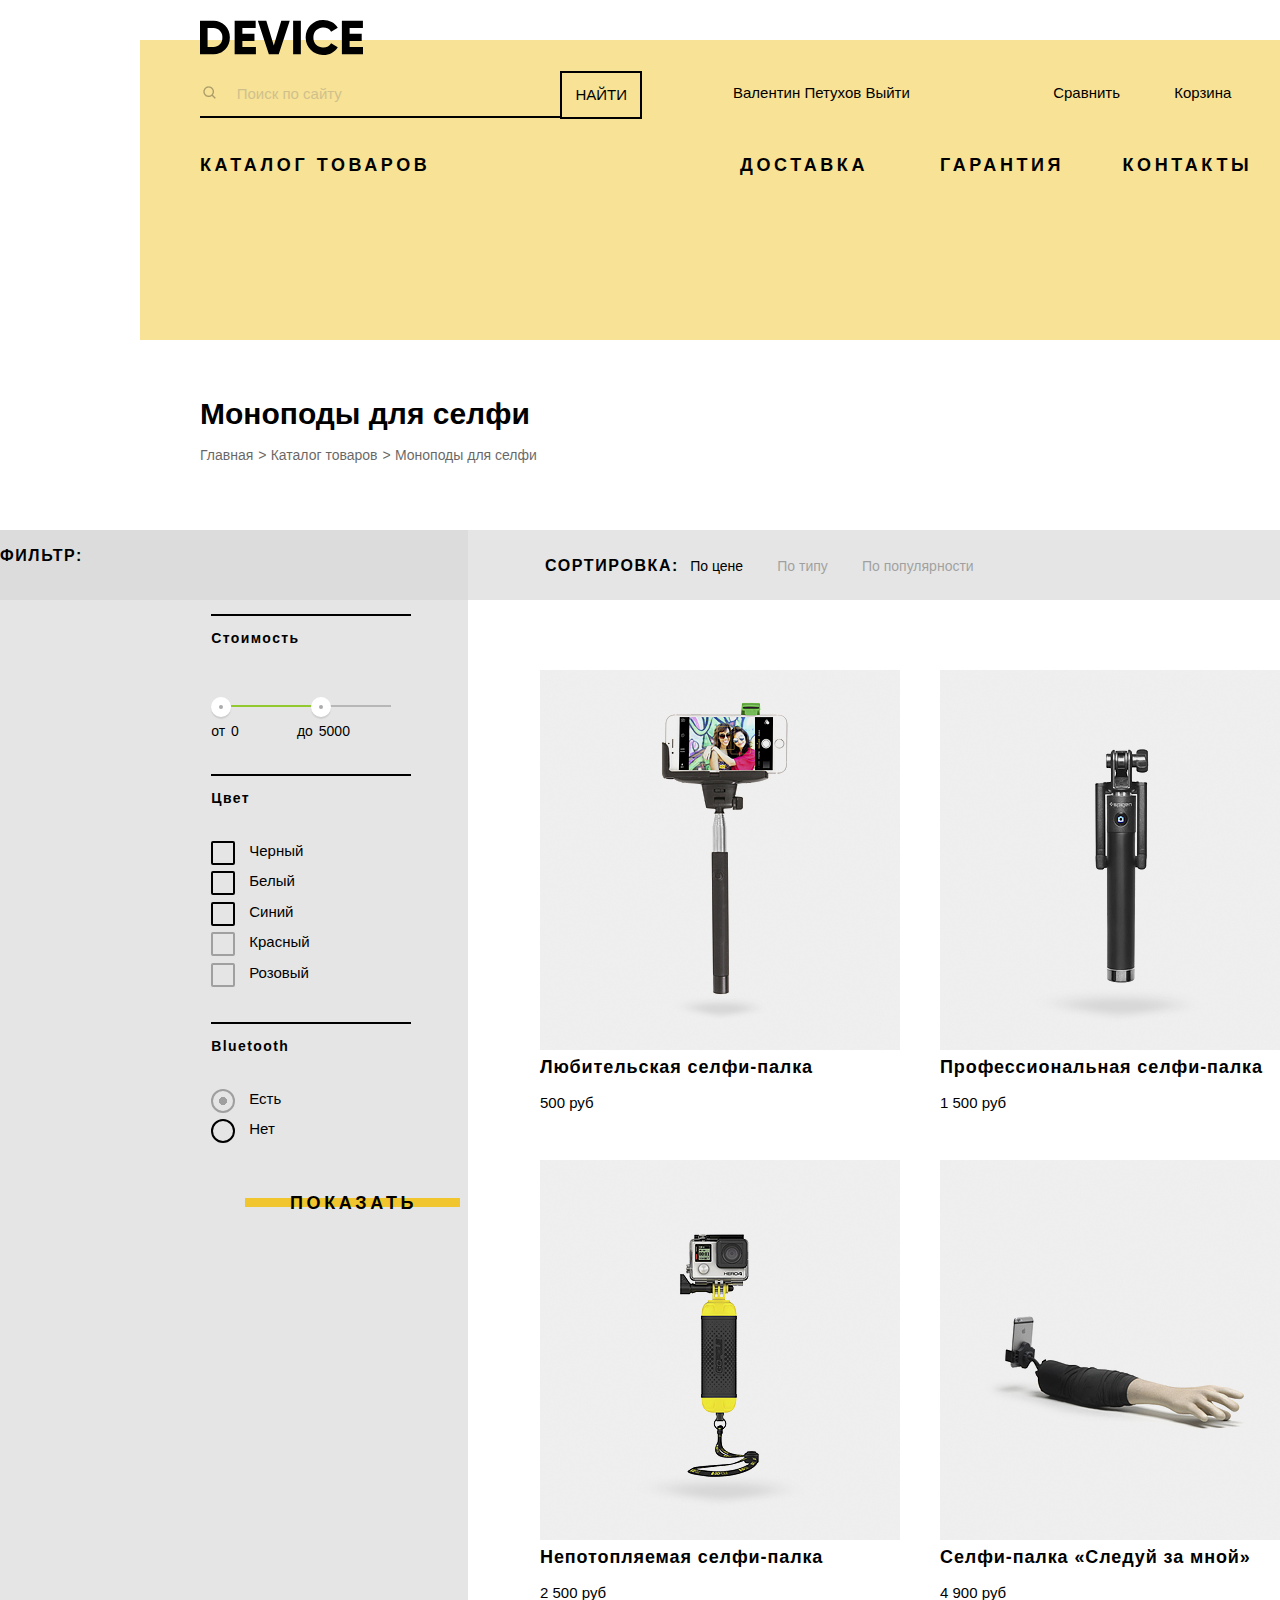
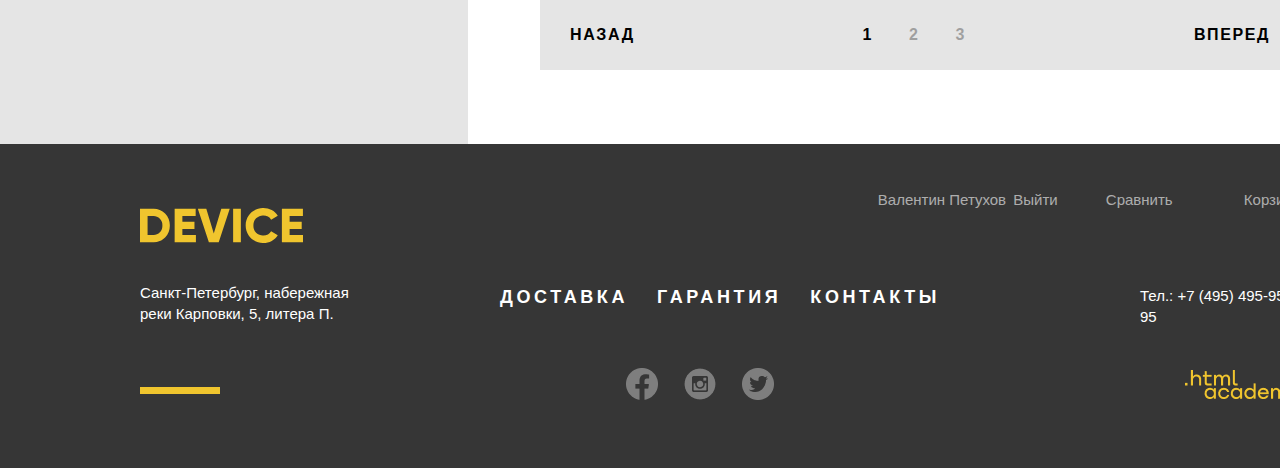
==== commit 4884083c: "Merge branch 'master' of https://github.com/yar-iz-chn/1502643-device-31" ====
--- a/catalog.html
+++ b/catalog.html
@@ -333,17 +333,17 @@
                 <ul class="social-button-list">
                     <li>
                         <a class="social-button" href="#">
-                            <img src="/img/fb.png" alt=""> Facebook
+                            <img src="img/fb.png" alt=""> Facebook
                         </a>
                     </li>
                     <li>
                         <a class="social-button" href="#">
-                            <img src="/img/inst.png" alt=""> Instagram
+                            <img src="img/inst.png" alt=""> Instagram
                         </a>
                     </li>
                     <li>
                         <a class="social-button" href="#">
-                            <img src="/img/tw.png" alt=""> Twitter
+                            <img src="img/tw.png" alt=""> Twitter
                         </a>
                     </li>
                 </ul>
@@ -355,4 +355,4 @@
 
 </body>
 
-</html>+</html>
--- a/css/style.css
+++ b/css/style.css
@@ -1687,7 +1687,7 @@
 .color-list-item input:checked~label::before {
     height: 20px;
     width: 20px;
-    background: url(/img/catalog/icon_check.png);
+    background: url(img/catalog/icon_check.png);
     background-repeat: no-repeat;
     background-position: center;
     border: 2px solid var(--basic-black);
@@ -1714,7 +1714,7 @@
 .color-list-item input:checked~label:hover::before {
     height: 20px;
     width: 20px;
-    background: url(/img/catalog/icon_check.png);
+    background: url(img/catalog/icon_check.png);
     background-repeat: no-repeat;
     background-position: center;
     border: 2px solid var(--basic-black);
@@ -1742,7 +1742,7 @@
 .color-list-item input:checked:disabled~label::before {
     height: 20px;
     width: 20px;
-    background: url(/img/catalog/icon_check.png);
+    background: url(img/catalog/icon_check.png);
     background-repeat: no-repeat;
     background-position: center;
     border: 2px solid var(--basic-black);
@@ -1770,7 +1770,7 @@
 .color-list-item input:checked:disabled~label:hover::before {
     height: 20px;
     width: 20px;
-    background: url(/img/catalog/icon_check.png);
+    background: url(img/catalog/icon_check.png);
     background-repeat: no-repeat;
     background-position: center;
     border: 2px solid var(--basic-black);
@@ -2210,4 +2210,4 @@
 
 .slider-item-3::before {
     content: '03';
-}+}
